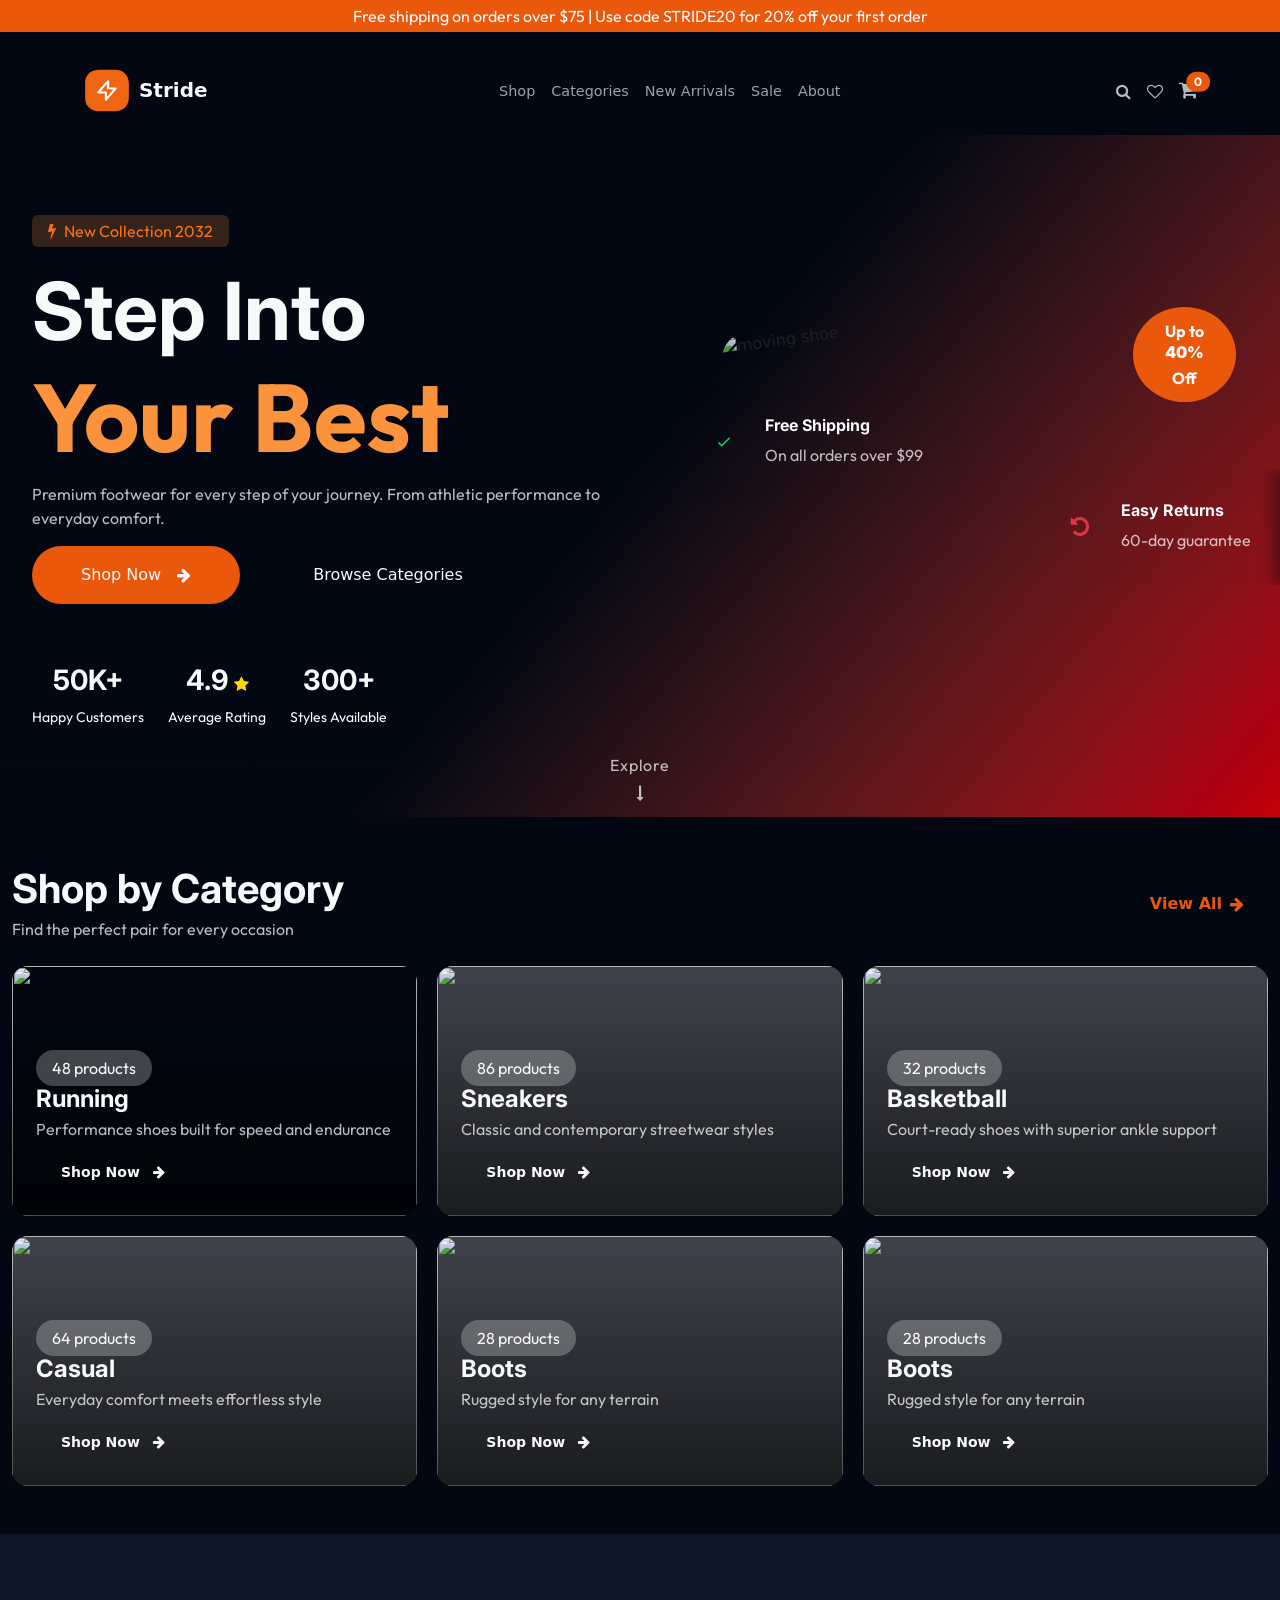
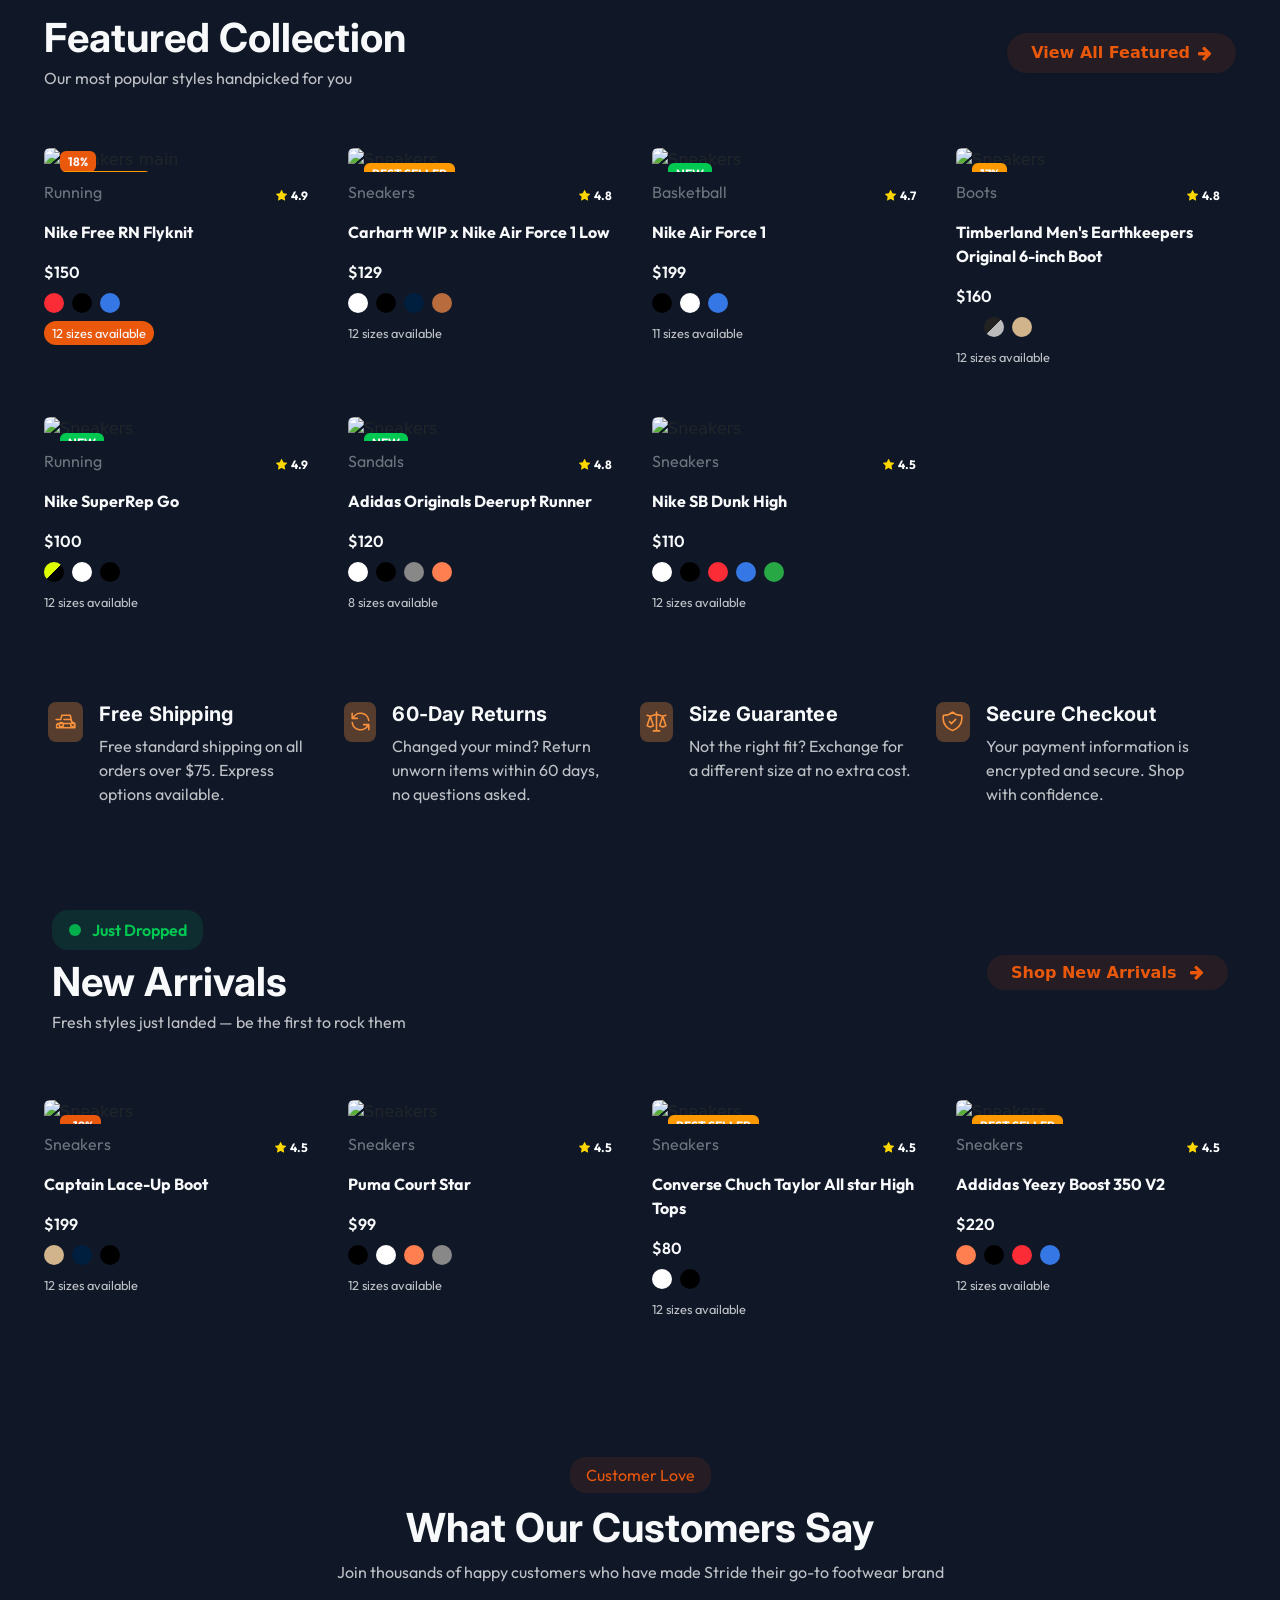
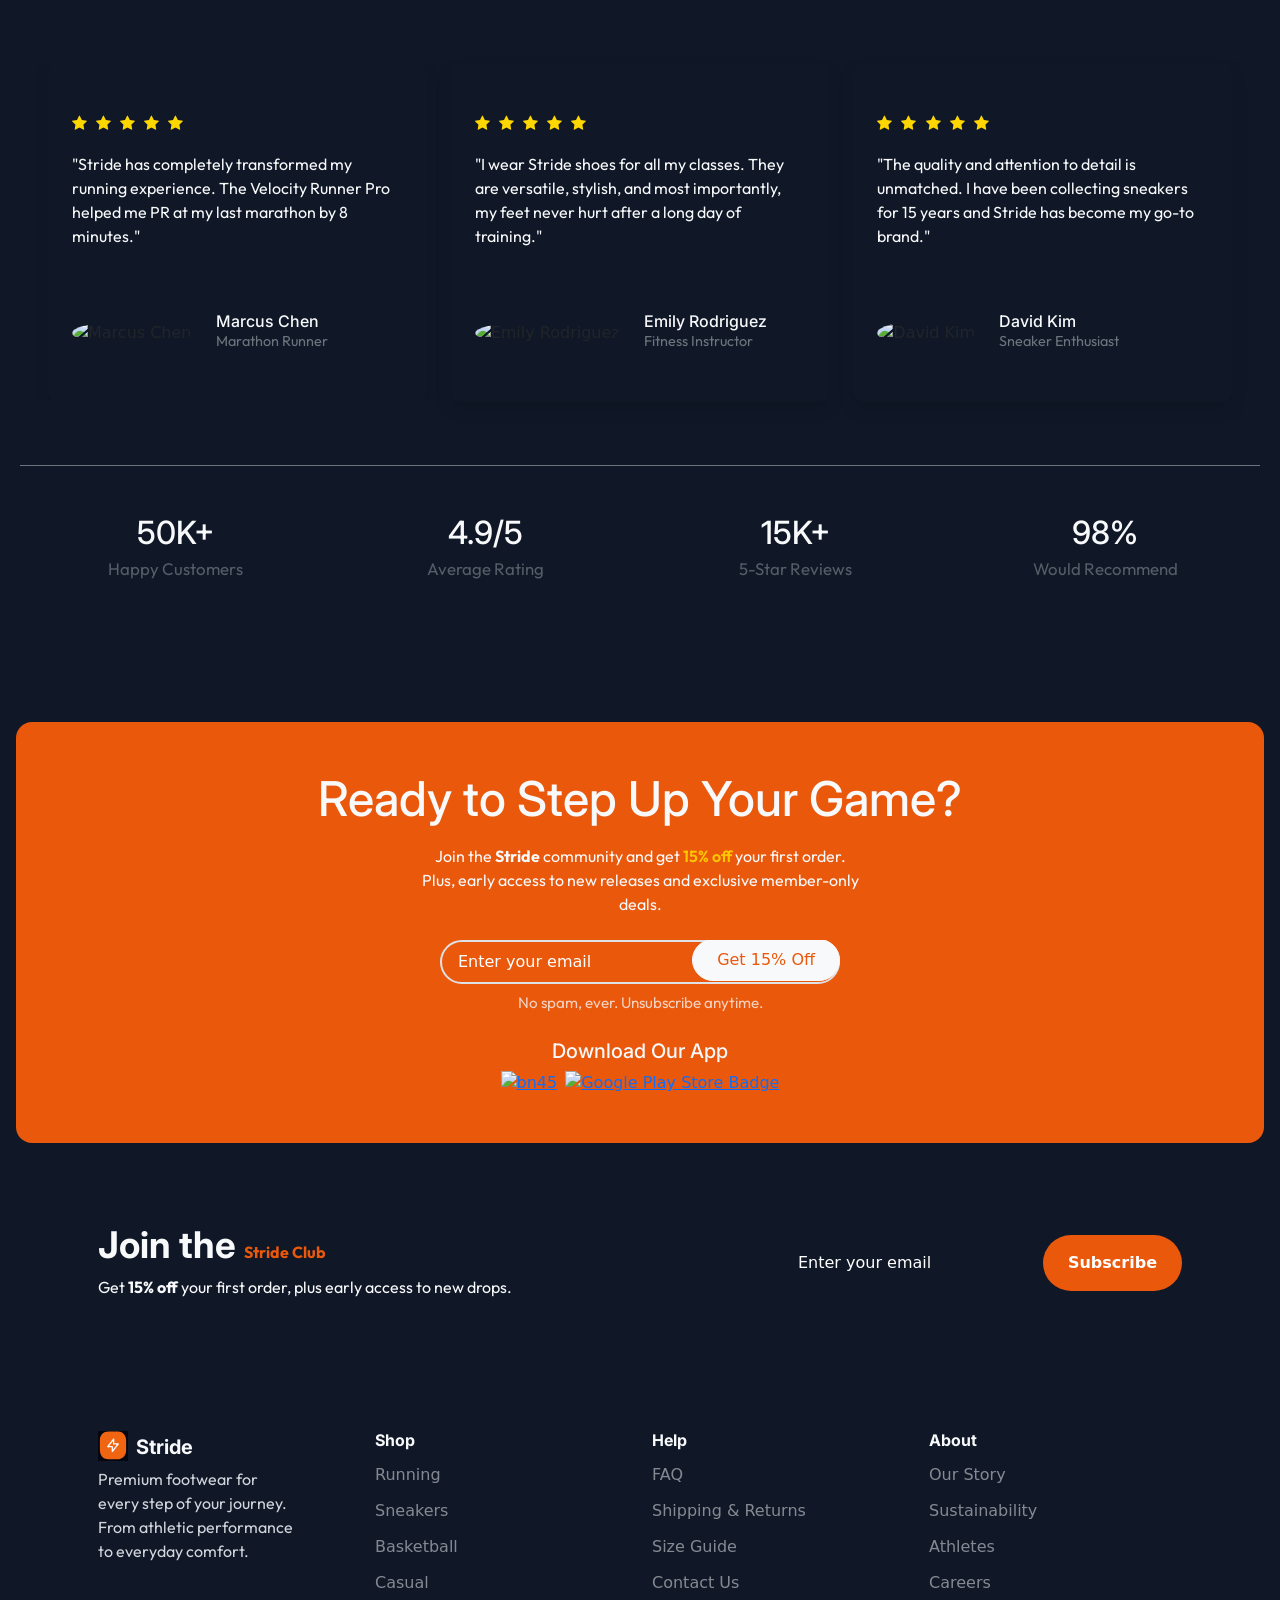
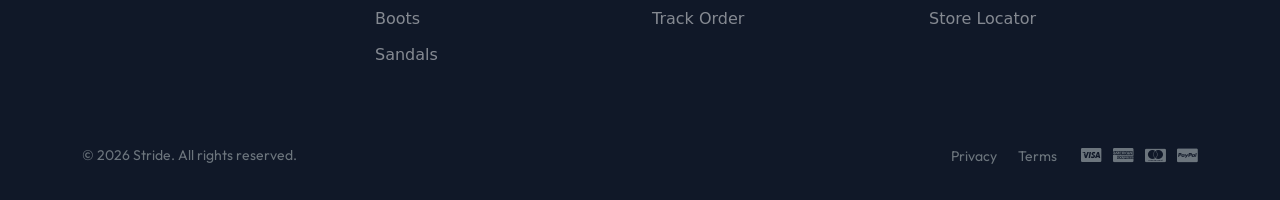
==== index.html @ cdce495e "removing duplicate id" ====
<!DOCTYPE html>
<html lang="en">

<head>
    <meta charset="UTF-8">
    <meta name="viewport" content="width=device-width, initial-scale=1.0">
    <link rel="icon" type="image/svg+xml" href="assets/img/favicon.svg">
    <link rel="stylesheet" href="https://cdnjs.cloudflare.com/ajax/libs/font-awesome/4.7.0/css/font-awesome.min.css">
    <link href="https://cdn.jsdelivr.net/npm/bootstrap@5.3.1/dist/css/bootstrap.min.css" rel="stylesheet">
    <script src="https://cdn.jsdelivr.net/npm/bootstrap@5.3.1/dist/js/bootstrap.bundle.min.js"></script>
    <link rel="stylesheet" href="assets/CSS/style.css">
    <title>Stride</title>
</head>

<body>

    <div class="first-section container-fluid">
        <div class="shipping-content text-center text-light">
            <p class="p-1">Free shipping on orders over $75 | Use code STRIDE20 for 20% off your first order</p>
        </div>
    </div>

    <nav class="navbar navbar-expand-sm p-3">
        <div class="container">

            <a class="navbar-brand text-light ms-5 ms-sm-0 fw-bold order-2 order-sm-0" href="index.html">
                <img src="assets/img/favicon.svg" alt="" width="50" height="45">
                Stride
            </a>

            <button class="navbar-toggler border-0 p-0 order-1 order-sm-0" type="button" data-bs-toggle="collapse"
                data-bs-target="#hamburgerMenu">
                <span class="navbar-toggler-icon"></span>
            </button>

            <!-- Desktop Menu -->
            <div class="collapse navbar-collapse  justify-content-center align-items-end order-last order-sm-1"
                id="hamburgerMenu">
                <ul class="navbar-nav">
                    <li class="nav-item">
                        <a class="nav-link" href="shop.html">Shop</a>
                    </li>
                    <li class="nav-item">
                        <a class="nav-link" href="categories.html">Categories</a>
                    </li>
                    <li class="nav-item">
                        <a class="nav-link" href="shop.html">New Arrivals</a>
                    </li>
                    <li class="nav-item">
                        <a class="nav-link" href="shop.html">Sale</a>
                    </li>
                    <li class="nav-item">
                        <a class="nav-link" href="about.html">About</a>
                    </li>
                </ul>
            </div>

            <div class="right-links d-flex justify-content-end gap-3  order-3 order-sm-2">
                <div class="search-section">
                    <div class="search-icon-box">
                        <i class="fa fa-search text-light opacity-75" id="search-icon" style="cursor: pointer;"></i>
                    </div>

                    <div class="search-box z-3 p-5 position-absolute top-100 start-50 translate-middle-x mt-2 shadow rounded p-5"
                        role="search">
                        <div class="search-input mb-3">
                            <form action="" class="d-flex align-items-center">
                                <div class="input-group search-input-group position-relative">
                                    <span
                                        class="input-group-text z-2 border border-0  bg-transparent px-3 position-absolute start-0 top-0 h-100"
                                        style="cursor:pointer;">
                                        <i class="fa fa-search text-secondary"></i>
                                    </span>
                                    <input type="text"
                                        class="ps-5 fs-6 border border-0 rounded bg-transparent p-2 w-100 text-light search-input"
                                        placeholder="Search for products, brands, or categories..."
                                        id="search-box-input">
                                </div>
                            </form>
                        </div>
                        <div class="key-section my-2 d-flex align-items-center flex-wrap">
                            <span class="small text-light"><i class="fa fa-history mt-3 text-light"></i> Recent
                                Searches:</span>
                            <ul class="list-unstyled popular-search mt-1 mb-0 ps-2 d-flex flex-wrap gap-2 gap-sm-4">
                                <li class="mt-2 fs-6 display-6">Running shoes</li>
                                <li class="mt-2 fs-6 display-6">Sneakers</li>
                                <li class="mt-2 fs-6 display-6">Socks</li>
                            </ul>
                        </div>
                        <div
                            class="keyboard-tips text-center mt-3 border-top pt-2 d-flex justify-content-center align-items-center gap-3">
                            <span class="small">Press <kbd>Esc</kbd> to close</span>
                        </div>
                    </div>
                </div>
                <div class="heart-icon">
                    <a href="wishlist.html" aria-label="Wishlist">
                        <i class="fa fa-heart-o text-light opacity-75 fs-6" aria-hidden="true"></i>
                    </a>

                </div>
                <div class="shopping-cart">
                    <a class="position-relative" href="cart.html">
                        <i class="fa fa-shopping-cart text-light opacity-75 fs-5"></i>
                        <span class="position-absolute top-0 start-100 translate-middle badge rounded-pill z-1"
                            style="font-size: 0.75em; background: var(--primary);" id="cart-badge">
                            0
                        </span>
                    </a>
                </div>
            </div>
        </div>
    </nav>

    <header class="container-fluid p-3">
        <div class="header-content mx-auto px-auto" style="max-width:1330px">
            <div class="row justify-content-center align-items-center p-3">
                <div class="col-12 col-sm-6 mt-5 text-light align-items-center mt-5">
                    <div class="deails-wrapper">
                        <div class="collection">
                            <p class="rounded p-1 px-3 d-inline-flex gap-2"
                                style="color: var(--color-primary-400); background-color: color-mix(in oklab, var(--color-primary-400) 20%, transparent); color: var(--color-primary-500)">
                                <i class="fa fa-bolt mt-1" aria-hidden="true"></i>
                                New Collection 2032
                            </p>
                        </div>

                        <h1 class="display-1 fw-bold">Step Into <br>
                            <span style="color: var(--color-primary-400); font-size: 6rem;">Your Best</span>
                        </h1>
                        <p class="opacity-75">Premium footwear for every step of your journey. From
                            athletic performance to everyday comfort.
                        </p>
                        <div class="collection-buttons d-flex flex-wrap gap-4">
                            <button
                                class="btn text-light p-3 px-5 rounded-pill text-center d-flex align-items-center justify-content-center gap-2">
                                Shop Now
                                <i class="fa fa-arrow-right ms-2 text-light"></i>
                            </button>
                            <button class="btn text-light p-3 px-5 rounded-pill text-center">Browse Categories</button>
                        </div>
                        <div class="status" style="margin-top: 10%;">
                            <div class="d-flex gap-4 flex-wrap mt-4 justify-content-center justify-content-sm-start">
                                <div class="text-center">
                                    <h6 class="fw-bold fs-3">50K+</h6>
                                    <span class="small text-light">Happy Customers</span>
                                </div>
                                <div class="text-center">
                                    <h6 class="fw-bold fs-3 text-center">
                                        4.9
                                        <i class="fa fa-star fs-6 star"></i>
                                    </h6>
                                    <span class="small text-light">Average Rating</span>
                                </div>
                                <div class="text-center">
                                    <h6 class="fw-bold fs-3">300+</h6>
                                    <span class="small text-light">Styles Available</span>
                                </div>
                            </div>
                        </div>
                    </div>
                </div>
                <div class="col-12 col-sm-6 mt-5">
                    <div class="header-img position-relative">
                        <!-- Background Image -->
                        <img src="https://images.unsplash.com/photo-1542291026-7eec264c27ff?w=800&h=600&fit=crop"
                            class="img-fluid position-absolute top-0 start-25 w-100 h-100 z-1"
                            style="filter: brightness(0.85); border-radius:1.5rem;" alt="moving shoe">

                        <!-- Overlay content -->
                        <div class="position-relative z-2 p-4">
                            <!-- Shipping -->
                            <div class="shipping-box bg-opacity-75 rounded-4 px-4 py-3 mb-3 d-flex align-items-center gap-3"
                                style="backdrop-filter: blur(10px);">
                                <svg width="18" height="18" style="color: var(--color-green-400);" fill="none"
                                    viewBox="0 0 24 24" stroke="currentColor">
                                    <path stroke-linecap="round" stroke-linejoin="round" stroke-width="2"
                                        d="M5 13l4 4L19 7" />
                                </svg>


                                <div class="p-3 d-block">
                                    <h6 class="fw-bold text-light">Free Shipping</h6>
                                    <span class="text-light opacity-75">On all orders over $99</span>
                                </div>
                            </div>

                            <!-- Discount -->
                            <div class="discount-box bg-opacity-75 px-3 d-flex align-items-center gap-3 text-center">
                                <div class="badge p-3">
                                    <span class="fw-bold text-light">Up to</span>
                                    <h6 class="fw-bolder text-light mt-1">40%</h6>
                                    <span class="text-light fw-bold">Off</span>
                                </div>
                            </div>
                            <!-- Returns -->
                            <div class="returns-box bg-opacity-75  rounded-4 px-4 py-3 d-flex align-items-center gap-3"
                                style="backdrop-filter: blur(10px);">
                                <i class="fa fa-undo fa-lg text-danger"></i>
                                <div class="p-3 d-block">
                                    <h6 class="fw-bold text-light">Easy Returns</h6>
                                    <span class="text-light opacity-75">60-day guarantee</span>
                                </div>
                            </div>
                        </div>
                    </div>
                </div>
            </div>
            <div class="d-flex flex-column align-items-center justify-content-center mt-2 position-relative z-3">
                <span class="text-light opacity-75 mb-1" style="letter-spacing: 0.06em;">Explore</span>
                <a href="#shop-by-category" id="explore-arrow"
                    class="text-decoration-none d-flex flex-column align-items-center mt-1" style="cursor: pointer;">
                    <i class="fa fa-long-arrow-down text-light opacity-75 explore-arrow-animated"
                        aria-hidden="true"></i>
                </a>
            </div>
        </div>
    </header>

    <div class="container-fluid category" id="shop-by-category" style="max-width: 1330px;">
        <div class="category-header mt-5">
            <div class="d-flex justify-content-between align-items-center flex-wrap mb-4">
                <div>
                    <h1 class="text-light mb-1 fw-bold">Shop by Category</h1>
                    <span class="text-light opacity-75">Find the perfect pair for every occasion</span>
                </div>
                <div>
                    <a href="#"
                        class="mt-3 mt-lg-0 shadow-sm fw-semibold px-4 text-decoration-none d-inline-flex align-items-center"
                        style="color: var(--primary);">
                        View All
                        <i class="fa fa-arrow-right ms-2 fs-6"></i>
                    </a>
                </div>
            </div>
        </div>
        <div class="card-wrapper mt-4">
            <div class="card border border-0 bg-transparent position-relative overflow-hidden rounded-4 ">

                <div class="card-img">
                    <img src="https://images.unsplash.com/photo-1542291026-7eec264c27ff?w=600&h=400&fit=crop" alt=""
                        class="img-fluid rounded bg-transparent">
                </div>
                <div class="card-info position-absolute start-0 bottom-0 p-4">
                    <span class="text-light p-2 px-3">48 products</span>
                    <h4 class="fw-bold mt-2 text-light">Running</h4>
                    <p class="mb-2 text-light opacity-75">Performance shoes built for speed and endurance</p>
                    <button href="#" class="btn btn-sm fw-semibold px-4 py-2 mt-2 rounded-pill text-light" onclick="addToCart(1)">
                        Shop Now 
                        <i class="fa fa-arrow-right ms-2"></i>
                    </button>
                </div>
            </div>
            <div class="card border border-0  position-relative overflow-hidden rounded-4">
                <div class="card-img bg-transparent ">
                    <img src="https://images.unsplash.com/photo-1549298916-b41d501d3772?w=600&h=400&fit=crop" alt=""
                        class="img-fluid rounded bg-transparent">
                </div>
                <div class="card-info position-absolute start-0 bottom-0 p-4">
                    <span class="text-light p-2 px-3">86 products</span>
                    <h4 class="fw-bold mt-2 text-light">Sneakers</h4>
                    <p class="mb-2 text-light opacity-75">Classic and contemporary streetwear styles</p>
                    <button href="#" class="btn btn-sm fw-semibold px-4 py-2 mt-2 rounded-pill text-light" onclick="addToCart(2)">
                        Shop Now 
                        <i class="fa fa-arrow-right ms-2"></i>
                    </button>
                </div>
            </div>
            <div class="card border border-0  position-relative overflow-hidden rounded-4">
                <div class="card-img bg-transparent ">
                    <img src="https://images.unsplash.com/photo-1579338559194-a162d19bf842?w=600&h=400&fit=crop" alt=""
                        class="img-fluid rounded bg-transparent">
                </div>
                <div class="card-info position-absolute start-0 bottom-0 p-4">
                    <span class="text-light p-2 px-3">32 products</span>
                    <h4 class="fw-bold mt-2 text-light">Basketball</h4>
                    <p class="mb-2 text-light opacity-75">Court-ready shoes with superior ankle support</p>
                    <button href="#" class="btn btn-sm fw-semibold px-4 py-2 mt-2 rounded-pill text-light" onclick="addToCart(3)">
                        Shop Now 
                        <i class="fa fa-arrow-right ms-2"></i>
                    </button>
                </div>

            </div>
            <div class="card border border-0  position-relative overflow-hidden rounded-4">
                <div class="card-img bg-transparent ">
                    <img src="https://images.unsplash.com/photo-1525966222134-fcfa99b8ae77?w=600&h=400&fit=crop" alt=""
                        class="img-fluid rounded bg-transparent">
                </div>
                <div class="card-info position-absolute start-0 bottom-0 p-4">
                    <span class="text-light p-2 px-3">64 products</span>
                    <h4 class="fw-bold mt-2 text-light">Casual</h4>
                    <p class="mb-2 text-light opacity-75">Everyday comfort meets effortless style</p>
                    <button href="#" class="btn btn-sm fw-semibold px-4 py-2 mt-2 rounded-pill text-light" onclick="addToCart(8)">
                        Shop Now 
                        <i class="fa fa-arrow-right ms-2"></i>
                    </button>
                </div>
            </div>
            <div class="card border border-0  position-relative overflow-hidden rounded-4">
                <div class="card-img bg-transparent ">
                    <img src="https://images.unsplash.com/photo-1638247025967-b4e38f787b76?w=600&h=400&fit=crop" alt=""
                        class="img-fluid rounded bg-transparent">
                </div>
                <div class="card-info position-absolute start-0 bottom-0 p-4">
                    <span class="text-light p-2 px-3">28 products</span>
                    <h4 class="fw-bold mt-2 text-light">Boots</h4>
                    <p class="mb-2 text-light opacity-75">Rugged style for any terrain</p>
                    <button href="#" class="btn btn-sm fw-semibold px-4 py-2 mt-2 rounded-pill text-light" onclick="addToCart(4)">
                        Shop Now 
                        <i class="fa fa-arrow-right ms-2"></i>
                    </button>
                </div>

            </div>
            <div class="card border border-0 position-relative overflow-hidden rounded-4">
                <div class="card-img bg-transparent">
                    <img src="https://images.unsplash.com/photo-1603487742131-4160ec999306?w=600&h=400&fit=crop" alt=""
                        class="img-fluid rounded bg-transparent">
                </div>
                <div class="card-info position-absolute start-0 bottom-0 p-4">
                    <span class="text-light p-2 px-3">28 products</span>
                    <h4 class="fw-bold mt-2 text-light">Boots</h4>
                    <p class="mb-2 text-light opacity-75">Rugged style for any terrain</p>
                    <button href="#" class="btn btn-sm fw-semibold px-4 py-2 mt-2 rounded-pill text-light" onclick="addToCart(9)">
                        Shop Now 
                        <i class="fa fa-arrow-right ms-2"></i>
                    </button>
                </div>
            </div>
        </div>
    </div>

    <div class="container-fluid mt-5 p-3" style="background:var(--color-gray-900);">
        <div class="container-fluid" style="max-width: 1330px;">
            <div class="collection-header mt-5 p-3">
                <div class="d-flex justify-content-between align-items-center flex-wrap mb-4">
                    <div>
                        <h1 class="text-light mb-1 fw-bold">Featured Collection</h1>
                        <span class="text-light opacity-75">Our most popular styles handpicked for you</span>
                    </div>
                    <div>
                        <a href="#"
                            class="mt-3 link mt-lg-0 shadow-sm fw-semibold p-2 px-4 rounded-pill text-decoration-none d-inline-flex align-items-center"
                            style="color: var(--primary);">
                            View All Featured
                            <i class="fa fa-arrow-right ms-2"></i>
                        </a>
                    </div>
                </div>
            </div>
            <div class="row p-3">
                <div class="col-12 col-sm-3 mb-5">
                    <div class="border border-0">
                        <div class="collect-img position-relative overflow-hidden" id="1">
                            <span class="badge text-light position-absolute top-0 mt-1 ms-3 z-3"
                                style="background-color: var(--primary);">18%</span>
                            <span class="badge text-light position-absolute top-0 mt-4 ms-3 z-3"
                                style="background-color: var(--color-amber-500);">BEST SELLER</span>
                            <img src="https://images.unsplash.com/photo-1542291026-7eec264c27ff?w=800&h=1000&fit=crop"
                                alt="Sneakers main" class="img-fluid rounded bg-transparent" id="main-img">
                            <img src="https://images.unsplash.com/photo-1606107557195-0e29a4b5b4aa?w=800&h=1000&fit=crop"
                                alt="Sneakers hover view" class="img-fluid rounded bg-transparent" id="img-replacer"
                                style="display: none;">
                            <div
                                class="img-shop  position-absolute bottom-0 start-50 translate-middle-x d-flex align-items-center justify-content-between gap-1 w-100">
                                <button class="btn bg-light p-2 mt-1 fw-semibold align-items-center d-flex justify-content-center gap-2 w-100"
                                    onclick="addToCart(1)">
                                    <i class="fa fa-shopping-cart text-dark" aria-hidden="true"></i>
                                    <span>Shop Now</span>
                                </button>

                                <span class="mt-1 rounded bg-light align-items-center d-flex justify-content-center"
                                    style="padding: 12px 12px;" aria-label="Add to wishlist">
                                    <i class="fa fa-heart-o" aria-hidden="true"></i>
                                </span>
                            </div>
                        </div>
                        <div class="card-detail">
                            <div class="collect-name d-flex justify-content-between align-items-center">
                                <span class="text-secondary mt-2 mb-3">Running</span>
                                <span class="badge me-2 bg-transparent"><i class="fa fa-star me-1 star"></i>4.9</span>
                            </div>
                            <p class="mb-3 fw-bold text-light">Nike Free RN Flyknit</p>
                            <span class="text-light fw-semibold mt-5">$150</span>
                            <div class="show-color d-flex gap-2 mt-2 mb-2">
                                <a title="Red" class="red-shoe-choice color-choice d-inline-block rounded-circle"></a>
                                <a title="Black"
                                    class="black-shoe-choice color-choice d-inline-block rounded-circle"></a>
                                <a title="Blue" class="blue-shoe-choice color-choice d-inline-block rounded-circle"></a>
                            </div>
                            <span class="mt-5 text-light p-1 px-2  rounded-pill"
                                style="font-size: .8rem; background-color: var(--primary);">12 sizes available</span>
                        </div>
                    </div>
                </div>
                <div class="col-12 col-sm-3 mb-5">
                    <div class="border border-0">
                        <div class="collect-img position-relative overflow-hidden" id="2">
                            <span class="badge text-light position-absolute top-0 mt-3 ms-3 z-3 z-3"
                                style="background-color: var(--color-amber-500);">BEST SELLER</span>
                            <img src="https://images.unsplash.com/photo-1549298916-b41d501d3772?w=800&h=1000&fit=crop"
                                alt="Sneakers" class="img-fluid rounded bg-transparent">
                            <div
                                class="img-shop  position-absolute bottom-0 start-50 translate-middle-x d-flex align-items-center justify-content-between gap-1 w-100">
                                <button class="btn bg-light p-2 mt-1 fw-semibold align-items-center d-flex justify-content-center gap-2 w-100"
                                    onclick="addToCart(2)">
                                    <i class="fa fa-shopping-cart text-dark" aria-hidden="true"></i>
                                    <span>Shop Now</span>
                                </button>

                                <span class="mt-1 rounded bg-light align-items-center d-flex justify-content-center"
                                    style="padding: 12px 12px;" aria-label="Add to wishlist">
                                    <i class="fa fa-heart-o" aria-hidden="true"></i>
                                </span>
                            </div>
                        </div>
                        <div class="card-detail">
                            <div class="collect-name d-flex justify-content-between align-items-center">
                                <span class="text-secondary mt-2 mb-3">Sneakers</span>
                                <span class="badge me-2 bg-transparent"><i class="fa fa-star me-1 star"></i>4.8</span>
                            </div>
                            <p class="mb-3 fw-bold text-light">Carhartt WIP x Nike Air Force 1 Low</p>
                            <span class="text-light fw-semibold mt-5">$129</span>
                            <div class="show-color d-flex gap-2 mt-2 mb-2">
                                <a title="White"
                                    class="white-shoe-choice color-choice d-inline-black rounded-circle"></a>
                                <a title="Black"
                                    class="black-shoe-choice color-choice d-inline-block rounded-circle"></a>
                                <a title="Navy" class="navy-shoe-choice color-choice d-inline-block rounded-circle"></a>
                                <a title="Gum Brown"
                                    class="gumBrown-shoe-choice color-choice d-inline-block rounded-circle"></a>
                            </div>
                            <span class="mt-5 text-light opacity-75" style="font-size: .8rem;">12 sizes available</span>
                        </div>
                    </div>
                </div>
                <div class="col-12 col-sm-3 mb-5">
                    <div class="border border-0">
                        <div class="collect-img position-relative overflow-hidden" id="3">
                            <span class="badge text-light position-absolute top-0 mt-3 ms-3 z-3"
                                style="background-color: var(--color-green-500);">NEW</span>
                            <img src="https://images.unsplash.com/photo-1579338559194-a162d19bf842?w=800&h=1000&fit=crop"
                                alt="Sneakers" class="img-fluid rounded bg-transparent">
                            <div
                                class="img-shop  position-absolute bottom-0 start-50 translate-middle-x d-flex align-items-center justify-content-between gap-1 w-100">
                                <button class="btn bg-light p-2 mt-1 fw-semibold align-items-center d-flex justify-content-center gap-2 w-100"
                                    onclick="addToCart(3)">
                                    <i class="fa fa-shopping-cart text-dark" aria-hidden="true"></i>
                                    <span>Shop Now</span>
                                </button>

                                <span class="mt-1 rounded bg-light align-items-center d-flex justify-content-center"
                                    style="padding: 12px 12px;" aria-label="Add to wishlist">
                                    <i class="fa fa-heart-o" aria-hidden="true"></i>
                                </span>
                            </div>
                        </div>
                        <div class="card-detail">
                            <div class="collect-name d-flex justify-content-between align-items-center">
                                <span class="text-secondary mt-2 mb-3">Basketball</span>
                                <span class="badge me-2 bg-transparent"><i class="fa fa-star me-1 star"></i>4.7</span>
                            </div>
                            <p class="mb-3 fw-bold text-light">Nike Air Force 1</p>
                            <span class="text-light fw-semibold mt-5">$199</span>
                            <div class="show-color d-flex gap-2 mt-2 mb-2">
                                <a title="Black"
                                    class="black-shoe-choice color-choice d-inline-block rounded-circle"></a>
                                <a title="White"
                                    class="white-shoe-choice color-choice d-inline-black rounded-circle"></a>
                                <a title="Blue" class="blue-shoe-choice color-choice d-inline-block rounded-circle"></a>
                            </div>
                            <span class="mt-5 text-light opacity-75" style="font-size: .8rem;">11 sizes available</span>
                        </div>
                    </div>
                </div>
                <div class="col-12 col-sm-3 mb-5">
                    <div class="border border-0">
                        <div class="collect-img position-relative overflow-hidden" id="4">
                            <span class="badge text-light position-absolute top-0 mt-3 ms-3 z-3"
                                style="background-color: var(--color-amber-500);">17%</span>
                            <img src="https://images.unsplash.com/photo-1638247025967-b4e38f787b76?w=800&h=1000&fit=crop"
                                alt="Sneakers" class="img-fluid rounded bg-transparent">
                            <div
                                class="img-shop  position-absolute bottom-0 start-50 translate-middle-x d-flex align-items-center justify-content-between gap-1 w-100">
                                <button class="btn bg-light p-2 mt-1 fw-semibold align-items-center d-flex justify-content-center gap-2 w-100"
                                    onclick="addToCart(4)">
                                    <i class="fa fa-shopping-cart text-dark" aria-hidden="true"></i>
                                    <span>Shop Now</span>
                                </button>

                                <span class="mt-1 rounded bg-light align-items-center d-flex justify-content-center"
                                    style="padding: 12px 12px;" aria-label="Add to wishlist">
                                    <i class="fa fa-heart-o" aria-hidden="true"></i>
                                </span>
                            </div>
                        </div>
                        <div class="card-detail">
                            <div class="collect-name d-flex justify-content-between align-items-center">
                                <span class="text-secondary mt-2 mb-3">Boots</span>
                                <span class="badge me-2 bg-transparent"><i class="fa fa-star me-1 star"></i>4.8</span>
                            </div>
                            <p class="mb-3 fw-bold text-light">Timberland Men's Earthkeepers Original 6-inch Boot</p>
                            <span class="text-light fw-semibold mt-5">$160</span>
                            <div class="show-color d-flex gap-2 mt-2 mb-2">
                                <a title="Brown/Olive"
                                    class="Brown-Olive-shoe-choice color-choice d-inline-block rounded-circle"></a>
                                <a title="Black/Grey"
                                    class="Black-Grey-shoe-choice color-choice d-inline-block rounded-circle"></a>
                                <a title="Tan" class="Tan-shoe-choice color-choice d-inline-block rounded-circle"></a>
                            </div>
                            <span class="mt-5 text-light opacity-75" style="font-size: .8rem;">12 sizes available</span>
                        </div>
                    </div>
                </div>
                <div class="col-12 col-sm-3 mb-5">
                    <div class="border border-0">
                        <div class="collect-img position-relative overflow-hidden" id="5">
                            <span class="badge text-light position-absolute top-0 mt-3 ms-3 z-3"
                                style="background-color: var(--color-green-500);">NEW</span>
                            <img src="https://images.unsplash.com/photo-1606107557195-0e29a4b5b4aa?w=800&h=1000&fit=crop"
                                alt="Sneakers" class="img-fluid rounded bg-transparent">
                            <div
                                class="img-shop  position-absolute bottom-0 start-50 translate-middle-x d-flex align-items-center justify-content-between gap-1 w-100">
                                <button class="btn bg-light p-2 mt-1 fw-semibold align-items-center d-flex justify-content-center gap-2 w-100"
                                    onclick="addToCart(5)">
                                    <i class="fa fa-shopping-cart text-dark" aria-hidden="true"></i>
                                    <span>Shop Now</span>
                                </button>

                                <span class="mt-1 rounded bg-light align-items-center d-flex justify-content-center"
                                    style="padding: 12px 12px;" aria-label="Add to wishlist">
                                    <i class="fa fa-heart-o" aria-hidden="true"></i>
                                </span>
                            </div>

                        </div>
                        <div class="card-detail">
                            <div class="collect-name d-flex justify-content-between align-items-center">
                                <span class="text-secondary mt-2 mb-3">Running</span>
                                <span class="badge me-2 bg-transparent"><i class="fa fa-star me-1 star"></i>4.9</span>
                            </div>
                            <p class="mb-3 fw-bold text-light">Nike SuperRep Go</p>
                            <span class="text-light fw-semibold mt-5">$100</span>
                            <div class="show-color d-flex gap-2 mt-2 mb-2">
                                <a title="Volt/Black"
                                    class="volt-black-shoe-choice color-choice d-inline-black rounded-circle"></a>
                                <a title="White"
                                    class="white-shoe-choice color-choice d-inline-black rounded-circle"></a>
                                <a title="Black"
                                    class="black-shoe-choice color-choice d-inline-block rounded-circle"></a>
                            </div>
                            <span class="mt-5 text-light opacity-75" style="font-size: .8rem;">12 sizes available</span>
                        </div>
                    </div>
                </div>
                <div class="col-12 col-sm-3 mb-5">
                    <div class="border border-0">
                        <div class="collect-img position-relative overflow-hidden" id="6">
                            <span class="badge text-light position-absolute top-0 mt-3 ms-3 z-3"
                                style="background-color: var(--color-green-500);">NEW</span>
                            <img src="https://images.unsplash.com/photo-1562183241-b937e95585b6?w=800&h=1000&fit=crop"
                                alt="Sneakers" class="img-fluid rounded bg-transparent">
                            <div
                                class="img-shop  position-absolute bottom-0 start-50 translate-middle-x d-flex align-items-center justify-content-between gap-1 w-100">
                                <button class="btn bg-light p-2 mt-1 fw-semibold align-items-center d-flex justify-content-center gap-2 w-100"
                                    onclick="addToCart(6)">
                                    <i class="fa fa-shopping-cart text-dark" aria-hidden="true"></i>
                                    <span>Shop Now</span>
                                </button>

                                <span class="mt-1 rounded bg-light align-items-center d-flex justify-content-center"
                                    style="padding: 12px 12px;" aria-label="Add to wishlist">
                                    <i class="fa fa-heart-o" aria-hidden="true"></i>
                                </span>
                            </div>
                        </div>
                        <div class="card-detail">
                            <div class="collect-name d-flex justify-content-between align-items-center">
                                <span class="text-secondary mt-2 mb-3">Sandals</span>
                                <span class="badge me-2 bg-transparent"><i class="fa fa-star me-1 star"></i>4.8</span>
                            </div>
                            <p class="mb-3 fw-bold text-light">Adidas Originals Deerupt Runner</p>
                            <span class="text-light fw-semibold mt-5">$120</span>
                            <div class="show-color d-flex gap-2 mt-2 mb-2">
                                <a title="White"
                                    class="white-shoe-choice color-choice d-inline-black rounded-circle"></a>
                                <a title="Black"
                                    class="black-shoe-choice color-choice d-inline-block rounded-circle"></a>
                                <a title="Grey" class="grey-shoe-choice color-choice d-inline-block rounded-circle"></a>
                                <a title="Coral"
                                    class="coral-shoe-choice color-choice d-inline-block rounded-circle"></a>
                            </div>
                            <span class="mt-5 text-light opacity-75" style="font-size: .8rem;">8 sizes available</span>
                        </div>
                    </div>
                </div>
                <div class="col-12 col-sm-3 mb-5">
                    <div class="border border-0">
                        <div class="collect-img position-relative overflow-hidden" id="7">
                            <img src="https://images.unsplash.com/photo-1584735175315-9d5df23860e6?w=800&h=1000&fit=crop"
                                alt="Sneakers" class="img-fluid rounded bg-transparent">
                            <div
                                class="img-shop  position-absolute bottom-0 start-50 translate-middle-x d-flex align-items-center justify-content-between gap-1 w-100">
                                <button class="btn bg-light p-2 mt-1 fw-semibold align-items-center d-flex justify-content-center gap-2 w-100"
                                    onclick="addToCart(7)">
                                    <i class="fa fa-shopping-cart text-dark" aria-hidden="true"></i>
                                    <span>Shop Now</span>
                                </button>

                                <span class="mt-1 rounded bg-light align-items-center d-flex justify-content-center"
                                    style="padding: 12px 12px;" aria-label="Add to wishlist">
                                    <i class="fa fa-heart-o" aria-hidden="true"></i>
                                </span>
                            </div>
                        </div>
                        <div class="card-detail">
                            <div class="collect-name d-flex justify-content-between align-items-center">
                                <span class="text-secondary mt-2 mb-3">Sneakers</span>
                                <span class="badge me-2 bg-transparent"><i class="fa fa-star me-1 star"></i>4.5</span>
                            </div>
                            <p class="mb-3 fw-bold text-light">Nike SB Dunk High</p>
                            <span class="text-light fw-semibold mt-5">$110</span>
                            <div class="show-color d-flex gap-2 mt-2 mb-2">
                                <a title="White"
                                    class="white-shoe-choice color-choice d-inline-black rounded-circle"></a>
                                <a title="Black"
                                    class="black-shoe-choice color-choice d-inline-block rounded-circle"></a>
                                <a title="Red" class="red-shoe-choice color-choice d-inline-block rounded-circle"></a>
                                <a title="Blue" class="blue-shoe-choice color-choice d-inline-block rounded-circle"></a>
                                <a title="Green"
                                    class="green-shoe-choice color-choice d-inline-block rounded-circle"></a>
                            </div>
                            <span class="mt-5 text-light opacity-75" style="font-size: .8rem;">12 sizes available</span>
                        </div>
                    </div>
                </div>
                <div class="row p-3">
                    <div class="col-md-3 col-sm-6 mt-4">
                        <div class="free-shipping-box d-flex gap-3" style="background: var(--color-gray-900);">
                            <span class="mb-3 rounded-3 text-center"
                                style="font-size:1.4rem; width: 80px; height: 40px; background-color: color-mix(in oklab, var(--color-primary-400) 30%, transparent)">
                                <svg width="25" height="25" fill="none" viewBox="0 0 24 24"
                                    stroke="var(--color-primary-400)" stroke-width="1.5">
                                    <path stroke-linecap="round" stroke-linejoin="round"
                                        d="M8 17a2 2 0 100-4 2 2 0 000 4zM19 17a2 2 0 100-4 2 2 0 000 4zM10.5 10H17l2 4m0 0h2v4h-2m0-4H5.5a2 2 0 00-2 2v2h2m0 0H19M3 10h4.5l1-4h8l1 4">
                                    </path>
                                </svg>
                            </span>
                            <div>
                                <h5 class="text-light fw-bold mb-2" style="letter-spacing:.01em;">Free Shipping</h5>
                                <p class="text-light opacity-75 mb-0" style="font-size:1rem;">
                                    Free standard shipping on all orders over $75. Express options available.
                                </p>
                            </div>
                        </div>
                    </div>
                    <div class="col-md-3 col-sm-6 mt-4">
                        <div class="returns d-flex gap-3" style="background: var(--color-gray-900);">
                            <span class="mb-3 rounded-3 text-center"
                                style="font-size: 1.4rem; width: 80px; height: 40px; background-color: color-mix(in oklab, var(--color-primary-400) 30%, transparent)"
                                ;">
                                <svg width="25" height="25" fill="none" viewBox="0 0 24 24"
                                    stroke="var(--color-primary-400)" stroke-width="1.5">
                                    <path stroke-linecap="round" stroke-linejoin="round"
                                        d="M4 4v5h.582m15.356 2A8.001 8.001 0 004.582 9m0 0H9m11 11v-5h-.581m0 0a8.003 8.003 0 01-15.357-2m15.357 2H15">
                                    </path>
                                </svg>
                            </span>
                            <div>
                                <h5 class="text-light fw-bold mb-2" style="letter-spacing:.01em;">60-Day Returns</h5>
                                <p class="text-light opacity-75 mb-0" style="font-size:1rem;">
                                    Changed your mind? Return unworn items within 60 days, no questions asked.
                                </p>
                            </div>
                        </div>
                    </div>
                    <div class="col-md-3 col-sm-6 mt-4">
                        <div class="size-guarantee-box d-flex gap-3" style="background: var(--color-gray-900);">
                            <span class="mb-3 rounded-3 text-center"
                                style="font-size: 1.4rem; width: 65px; height: 40px; background-color: color-mix(in oklab, var(--color-primary-400) 30%, transparent)"
                                ;">
                                <svg width="25" height="25" fill="none" viewBox="0 0 24 24"
                                    stroke="var(--color-primary-400)" stroke-width="1.5">
                                    <path stroke-linecap="round" stroke-linejoin="round"
                                        d="M3 6l3 1m0 0l-3 9a5.002 5.002 0 006.001 0M6 7l3 9M6 7l6-2m6 2l3-1m-3 1l-3 9a5.002 5.002 0 006.001 0M18 7l3 9m-3-9l-6-2m0-2v2m0 16V5m0 16H9m3 0h3">
                                    </path>
                                </svg>
                            </span>
                            <div>
                                <h5 class="text-light fw-bold mb-2" style="letter-spacing:.01em;">Size Guarantee</h5>
                                <p class="text-light opacity-75 mb-0" style="font-size:1rem;">
                                    Not the right fit? Exchange for a different size at no extra cost.
                                </p>
                            </div>
                        </div>
                    </div>
                    <div class="col-md-3 col-sm-3 mt-4">
                        <div class="secure-checkout-box d-flex gap-3" style="background: var(--color-gray-900);">
                            <span class="mb-3 rounded-3 text-center"
                                style="font-size: 1.4rem; width: 80px; height: 40px; background-color: color-mix(in oklab, var(--color-primary-400) 30%, transparent)"
                                ;">
                                <svg width="25" height="25" fill="none" viewBox="0 0 24 24"
                                    stroke="var(--color-primary-400)" stroke-width="1.5">
                                    <path stroke-linecap="round" stroke-linejoin="round"
                                        d="M9 12l2 2 4-4m5.618-4.016A11.955 11.955 0 0112 2.944a11.955 11.955 0 01-8.618 3.04A12.02 12.02 0 003 9c0 5.591 3.824 10.29 9 11.622 5.176-1.332 9-6.03 9-11.622 0-1.042-.133-2.052-.382-3.016z">
                                    </path>
                                </svg>
                            </span>
                            <div>
                                <h5 class="text-light fw-bold mb-2" style="letter-spacing:.01em;">Secure Checkout</h5>
                                <p class="text-light opacity-75 mb-0 text-left" style="font-size:1rem;">
                                    Your payment information is encrypted and secure. Shop with confidence.
                                </p>
                            </div>
                        </div>
                    </div>
                </div>
            </div>
        </div>

        <div class="container-fluid arrivals-container position-relative" style="max-width: 1330px;">
            <div>
                <div class="Arrivals-header mt-5">
                    <div class="d-flex justify-content-between align-items-center flex-wrap mb-4 p-4">
                        <div class="dropping-wrapper">
                            <span class="d-inline-flex align-items-center mb-2 p-2 rounded-4 px-3 fw-semibold"
                                style="color:var(--color-green-500) ;background: color-mix(in oklab, var(--color-green-400) 10%, transparent);">
                                <svg width="14" height="14"
                                    style="margin-right: 0.6em; display: inline-block; font-weight:normal !important"
                                    aria-hidden="true" focusable="false">
                                    <circle cx="7" cy="7" r="6" fill="var(--color-green-500)" stroke-width="2">
                                        <animate attributeName="opacity" values="1;0.3;1" dur="3s"
                                            repeatCount="indefinite" />
                                    </circle>
                                </svg>
                                Just Dropped
                            </span>

                            <h1 class="text-light mb-1 fw-bold">New Arrivals</h1>
                            <span class="text-light opacity-75">Fresh styles just landed — be the first to rock
                                them</span>
                        </div>
                        <div>
                            <a href="#"
                                class="mt-3 link fw-semibold p-2 px-4 rounded-pill text-decoration-none align-items-center"
                                style="color: var(--primary);">
                                Shop New Arrivals
                                <i class="fa fa-arrow-right ms-2" style="color: var(--primary);"></i>
                            </a>
                        </div>
                    </div>
                </div>
                <div class="row p-3">
                    <div class="col-6 col-sm-3 mb-5">
                        <div class="border border-0">
                            <div class="collect-img  position-relative overflow-hidden" id="13">
                                <span class="badge text-light position-absolute top-0 mt-3 ms-3 z-3"
                                    style="background-color: var(--primary);">-19%</span>
                                <img src="https://images.unsplash.com/photo-1608256246200-53e635b5b65f?w=800&h=1000&fit=crop"
                                    alt="Sneakers" class="img-fluid rounded bg-transparent">
                                <div
                                    class="img-shop  position-absolute bottom-0 start-50 translate-middle-x d-flex align-items-center justify-content-between gap-1 w-100">
                                    <button class="btn bg-light p-2 mt-1 fw-semibold align-items-center d-flex justify-content-center gap-2 w-100"
                                        onclick="addToCart(13)">
                                        <i class="fa fa-shopping-cart text-dark" aria-hidden="true"></i>
                                        <span>Shop Now</span>
                                    </button>

                                    <span class="mt-1 rounded bg-light align-items-center d-flex justify-content-center"
                                        style="padding: 12px 12px;" aria-label="Add to wishlist">
                                        <i class="fa fa-heart-o" aria-hidden="true"></i>
                                    </span>
                                </div>
                            </div>
                            <div class="card-detail">
                                <div class="collect-name d-flex justify-content-between align-items-center">
                                    <span class="text-secondary mt-2 mb-3">Sneakers</span>
                                    <span class="badge me-2 bg-transparent"><i class="fa fa-star me-1 star"
                                            ></i>4.5</span>
                                </div>
                                <p class="mb-3 fw-bold text-light">Captain Lace-Up Boot</p>
                                <span class="text-light fw-semibold mt-5">$199</span>
                                <div class="show-color d-flex gap-2 mt-2 mb-2">
                                    <a title="Tan" class="Tan-shoe-choice color-choice d-inline-black rounded-circle"></a>
                                    <a title="Navy" class="navy-shoe-choice color-choice d-inline-black rounded-circle"></a>
                                    <a title="Black" class="black-shoe-choice color-choice d-inline-black rounded-circle"></a>
                                </div>
                                <span class="mt-5 text-light opacity-75" style="font-size: .8rem;">12 sizes
                                    available</span>
                            </div>
                        </div>
                    </div>
                    <div class="col-6 col-sm-3 mb-5">
                        <div class="border border-0">
                            <div class="collect-img  position-relative overflow-hidden" id="11">
                                <img src="https://images.unsplash.com/photo-1608231387042-66d1773070a5?w=800&h=1000&fit=crop"
                                    alt="Sneakers" class="img-fluid rounded bg-transparent">
                                <div
                                    class="img-shop  position-absolute bottom-0 start-50 translate-middle-x d-flex align-items-center justify-content-between gap-1 w-100">
                                    <button class="btn bg-light p-2 mt-1 fw-semibold align-items-center d-flex justify-content-center gap-2 w-100"
                                        onclick="addToCart(11)">
                                        <i class="fa fa-shopping-cart text-dark" aria-hidden="true"></i>
                                        <span>Shop Now</span>
                                    </button>

                                    <span class="mt-1 rounded bg-light align-items-center d-flex justify-content-center"
                                        style="padding: 12px 12px;" aria-label="Add to wishlist">
                                        <i class="fa fa-heart-o" aria-hidden="true"></i>
                                    </span>
                                </div>
                            </div>
                            <div class="card-detail">
                                <div class="collect-name d-flex justify-content-between align-items-center">
                                    <span class="text-secondary mt-2 mb-3">Sneakers</span>
                                    <span class="badge me-2 bg-transparent"><i class="fa fa-star me-1 star"
                                            ></i>4.5</span>
                                </div>
                                <p class="mb-3 fw-bold text-light">Puma Court Star</p>
                                <span class="text-light fw-semibold mt-5">$99</span>
                                <div class="show-color d-flex gap-2 mt-2 mb-2">
                                    <a title="Black"
                                        class="black-shoe-choice color-choice d-inline-black rounded-circle"></a>
                                    <a title="Black"
                                        class="white-shoe-choice color-choice d-inline-black rounded-circle"></a>
                                    <a title="Coral"
                                        class="coral-shoe-choice color-choice d-inline-black rounded-circle"></a>
                                    <a title="Grey"
                                        class="grey-shoe-choice color-choice d-inline-black rounded-circle"></a>
                                </div>
                                <span class="mt-5 text-light opacity-75" style="font-size: .8rem;">12 sizes
                                    available</span>
                            </div>
                        </div>
                    </div>
                    <div class="col-6 col-sm-3 mb-5">
                        <div class="border border-0">
                            <div class="collect-img  position-relative overflow-hidden" id="14">
                                <span class="badge text-light position-absolute top-0 mt-3 ms-3 z-3"
                                    style="background-color: var(--color-amber-500);">BEST SELLER</span>
                                <img src="https://images.unsplash.com/photo-1463100099107-aa0980c362e6?w=800&h=1000&fit=crop"
                                    alt="Sneakers" class="img-fluid rounded bg-transparent">
                                <div
                                    class="img-shop  position-absolute bottom-0 start-50 translate-middle-x d-flex align-items-center justify-content-between gap-1 w-100">
                                    <button class="btn bg-light p-2 mt-1 fw-semibold align-items-center d-flex justify-content-center gap-2 w-100"
                                        onclick="addToCart(14)">
                                        <i class="fa fa-shopping-cart text-dark" aria-hidden="true"></i>
                                        <span>Shop Now</span>
                                    </button>

                                    <span class="mt-1 rounded bg-light align-items-center d-flex justify-content-center"
                                        style="padding: 12px 12px;" aria-label="Add to wishlist">
                                        <i class="fa fa-heart-o" aria-hidden="true"></i>
                                    </span>
                                </div>
                            </div>
                            <div class="card-detail">
                                <div class="collect-name d-flex justify-content-between align-items-center">
                                    <span class="text-secondary mt-2 mb-3">Sneakers</span>
                                    <span class="badge me-2 bg-transparent"><i class="fa fa-star me-1 star"
                                            ></i>4.5</span>
                                </div>
                                <p class="mb-3 fw-bold text-light">Converse Chuch Taylor All star High Tops</p>
                                <span class="text-light fw-semibold mt-5">$80</span>
                                <div class="show-color d-flex gap-2 mt-2 mb-2">
                                    <a title="White"
                                        class="white-shoe-choice color-choice d-inline-black rounded-circle"></a>
                                    <a title="Black"
                                        class="black-shoe-choice color-choice d-inline-black rounded-circle"></a>
                                </div>
                                <span class="mt-5 text-light opacity-75" style="font-size: .8rem;">12 sizes
                                    available</span>
                            </div>
                        </div>
                    </div>
                    <div class="col-6 col-sm-3 mb-5">
                        <div class="border border-0">
                            <div class="collect-img  position-relative overflow-hidden" id="12">
                                <span class="badge text-light position-absolute top-0 mt-3 ms-3 z-3"
                                    style="background-color: var(--color-amber-500);">BEST SELLER</span>
                                <img src="https://images.unsplash.com/photo-1604671801908-6f0c6a092c05?w=800&h=1000&fit=crop"
                                    alt="Sneakers" class="img-fluid rounded bg-transparent">
                                <div
                                    class="img-shop  position-absolute bottom-0 start-50 translate-middle-x d-flex align-items-center justify-content-between gap-1 w-100">
                                    <button class="btn bg-light p-2 mt-1 fw-semibold align-items-center d-flex justify-content-center gap-2 w-100"
                                        onclick="addToCart(12)">
                                        <i class="fa fa-shopping-cart text-dark" aria-hidden="true"></i>
                                        <span>Shop Now</span>
                                    </button>

                                    <span class="mt-1 rounded bg-light align-items-center d-flex justify-content-center"
                                        style="padding: 12px 12px;" aria-label="Add to wishlist">
                                        <i class="fa fa-heart-o" aria-hidden="true"></i>
                                    </span>
                                </div>
                            </div>
                            <div class="card-detail">
                                <div class="collect-name d-flex justify-content-between align-items-center">
                                    <span class="text-secondary mt-2 mb-3">Sneakers</span>
                                    <span class="badge me-2 bg-transparent"><i class="fa fa-star me-1 star"
                                            ></i>4.5</span>
                                </div>
                                <p class="mb-3 fw-bold text-light">Addidas Yeezy Boost 350 V2</p>
                                <span class="text-light fw-semibold mt-5">$220</span>
                                <div class="show-color d-flex gap-2 mt-2 mb-2">
                                    <a title="Coral"
                                        class="coral-shoe-choice color-choice d-inline-black rounded-circle"></a>
                                    <a title="Black"
                                        class="black-shoe-choice color-choice d-inline-black rounded-circle"></a>
                                    <a title="Red"
                                        class="red-shoe-choice color-choice d-inline-black rounded-circle"></a>
                                    <a title="Blue"
                                        class="blue-shoe-choice color-choice d-inline-black rounded-circle"></a>
                                </div>
                                <span class="mt-5 text-light opacity-75" style="font-size: .8rem;">12 sizes
                                    available</span>
                            </div>
                        </div>
                    </div>
                </div>
            </div>
        </div>

        <div class="container-fluid p-3 customer-container" style="max-width: 1330px; margin-top:5%">
            <div class="customer-header text-center text-light">
                <span class="link  p-2 px-3 rounded-4">Customer Love</span>
                <h1 class="fw-bold mt-3">What Our Customers Say</h1>
                <p class="text-light opacity-75">Join thousands of happy customers who have made Stride their go-to
                    footwear brand</p>
            </div>
            <div class="row p-3 customer-first-row position-relative">
                <div class="col-sm-6 col-md-4 mt-5 position-relative overflow-hidden">
                    <div class="customer-card h-100 p-5 px-4 rounded-3 shadow d-flex flex-column justify-content-center">
                        <div class="stars">
                            <i class="fa fa-star me-1 star"></i>
                            <i class="fa fa-star me-1 star"></i>
                            <i class="fa fa-star me-1 star"></i>
                            <i class="fa fa-star me-1 star"></i>
                            <i class="fa fa-star me-1 star"></i>
                        </div>
                        <div class="customer-comment mt-3">
                            <p class="text-light">
                                "Stride has completely transformed my running experience. The Velocity Runner Pro
                                helped
                                me PR at my last marathon by 8 minutes."
                            </p>
                        </div>
                        <div class="customer-info mt-5 d-flex justify-content-start align-items-center gap-4">
                            <div class="customer-img">
                                <img src="https://randomuser.me/api/portraits/men/32.jpg" alt="Marcus Chen"
                                    class="img-fluid rounded-circle" style="width:48px;height:48px;">
                            </div>
                            <div class="customer-name">
                                <h6 class="text-light mb-0">Marcus Chen</h6>
                                <p class="text-secondary mb-0" style="font-size: .9rem;">Marathon Runner</p>
                            </div>
                        </div>
                    </div>
                </div>
                <div class="col-sm-6 col-md-4 mt-5">
                    <div class="customer-card h-100 p-5 px-4 rounded-3 shadow d-flex flex-column justify-content-center">
                        <div class="stars">
                            <i class="fa fa-star me-1 star"></i>
                            <i class="fa fa-star me-1 star"></i>
                            <i class="fa fa-star me-1 star"></i>
                            <i class="fa fa-star me-1 star"></i>
                            <i class="fa fa-star me-1 star"></i>
                        </div>
                        <div class="customer-comment mt-3 ">
                            <p class="text-light">
                                "I wear Stride shoes for all my classes. They are versatile, stylish, and most
                                importantly,
                                my feet never hurt after a long day of training."
                            </p>
                        </div>
                        <div class="customer-info mt-5 d-flex justify-content-start align-items-center gap-4">
                            <div class="customer-img">
                                <img src="https://randomuser.me/api/portraits/women/44.jpg" alt="Emily Rodriguez"
                                    class="img-fluid rounded-circle" style="width:48px;height:48px;">
                            </div>
                            <div class="customer-name">
                                <h6 class="text-light mb-0">Emily Rodriguez</h6>
                                <p class="text-secondary mb-0" style="font-size: .9rem;">Fitness Instructor</p>
                            </div>
                        </div>
                    </div>
                </div>
                <div class="col-sm-6 col-md-4 mt-5">
                    <div class="customer-card h-100 p-5 px-4 rounded-3 shadow d-flex flex-column justify-content-center">
                        <div class="stars">
                            <i class="fa fa-star me-1 star"></i>
                            <i class="fa fa-star me-1 star"></i>
                            <i class="fa fa-star me-1 star"></i>
                            <i class="fa fa-star me-1 star"></i>
                            <i class="fa fa-star me-1 star"></i>
                        </div>
                        <div class="customer-comment mt-3">
                            <p class="text-light">
                                "The quality and attention to detail is unmatched. I have been collecting sneakers
                                for
                                15
                                years and Stride has become my go-to brand."
                            </p>
                        </div>
                        <div class="customer-info mt-5 d-flex justify-content-start align-items-center gap-4">
                            <div class="customer-img">
                                <img src="https://randomuser.me/api/portraits/men/65.jpg" alt="David Kim"
                                    class="img-fluid rounded-circle" style="width:48px;height:48px;">
                            </div>
                            <div class="customer-name">
                                <h6 class="text-light mb-0">David Kim</h6>
                                <p class="text-secondary mb-0" style="font-size: .9rem;">Sneaker Enthusiast</p>
                            </div>
                        </div>
                    </div>
                </div>
            </div>
            <div class="row mt-5 customer-second-row position-relative border-top border-secondary">
                <div class="col-6 col-sm-3 mt-5">
                    <div class="text-center">
                        <h2 class="text-light mb-1">50K+</h2>
                        <p class="text-secondary mb-0 opacity-75" style="font-size: 1.05rem;">Happy Customers</p>
                    </div>
                </div>
                <div class="col-6 col-sm-3 mt-5">
                    <div class="text-center">
                        <h2 class="text-light mb-1">4.9/5</h2>
                        <p class="text-secondary mb-0 opacity-75" style="font-size: 1.05rem;">Average Rating</p>
                    </div>
                </div>
                <div class="col-6 col-sm-3 mt-5">
                    <div class="text-center">
                        <h2 class="text-light mb-1">15K+</h2>
                        <p class="text-secondary mb-0 opacity-75" style="font-size: 1.05rem;">5-Star Reviews</p>
                    </div>
                </div>
                <div class="col-6 col-sm-3 mt-5">
                    <div class="text-center">
                        <h2 class="text-light mb-1">98%</h2>
                        <p class="text-secondary mb-0 opacity-75" style="font-size: 1.05rem;">Would Recommend</p>
                    </div>
                </div>
            </div>
        </div>

        <div class="container-fluid rounded-4" style="background: var(--primary); margin-top: 10%;">
            <div class="discount-container text-center py-5">
                <div class="mb-4 mb-md-0 text-center">
                    <h1 class="text-light mb-3 " style="font-size: 3rem;">Ready to Step Up Your Game?</h1>
                    <p class="text-light text-center mb-4 mx-auto" style="max-width: 450px;">
                        Join the <strong>Stride</strong> community and get <span
                            style="color:var(--color-yellow-400);font-weight:600;">15% off</span> your first order.<br>
                        Plus, early access to new releases and exclusive member-only deals.
                    </p>
                    <form
                        class="position-relative overflow-hidden d-flex gap-2 mx-auto justify-content-center align-items-center"
                        style="max-width: 400px;">
                        <input type="email"
                            class="discount-input form-control w-100 px-3 p-2 text-light border border-2 rounded-pill"
                            placeholder="Enter your email" required
                            style="min-width: 0; background-color: inherit; outline: none">
                        <button type="submit" class="btn btn-light mb-1 rounded-pill p-2 px-4 position-absolute end-0"
                            style="white-space: nowrap; color: var(--primary);">Get 15% Off</button>
                    </form>
                    <p class="text-light opacity-75 mt-2 mb-0" style="font-size: .95em;">No spam, ever. Unsubscribe
                        anytime.
                    </p>
                </div>
                <div class="mt-4 mt-md-0 text-center">
                    <h5 class="text-light mt-4">Download Our App</h5>
                    <div class="d-flex gap-2 flex-wrap justify-content-center h-75 overflow-hidden">
                        <a href="/" tabIndex="0"><img class="bn46 img-fluid h-100"
                                src="https://developer.apple.com/assets/elements/badges/download-on-the-app-store.svg"
                                alt="bn45" width="155" />
                        </a>

                        <a href="/" tabindex="0">
                            <img class="bn45 h-100"
                                src="https://upload.wikimedia.org/wikipedia/commons/7/78/Google_Play_Store_badge_EN.svg"
                                alt="Google Play Store Badge" />
                        </a>
                    </div>
                </div>
            </div>
        </div>

        <footer class="container-fluid p-3" style="background: var(--color-gray-900); color: var(--color-gray-400);">
            <div class="container">
                <div class="row align-items-center mb-5 mt-5 p-3">
                    <div class="col-lg-6 col-12 mb-4 mb-lg-0">
                        <h3 class="fw-bold text-light mb-2" style="font-size:2.3rem;">Join the <span
                                style="color:var(--primary);">Stride Club</span></h3>
                        <p class="mb-1 text-light">Get <b>15% off</b> your first order, plus early access to new drops.
                        </p>
                    </div>
                    <div class="col-lg-6 col-12">
                        <form class="d-flex flex-column flex-sm-row gap-2" style="max-width:400px; margin-left: auto;">
                            <input type="email" class="form-control p-3 rounded-pill discount-input"
                                placeholder="Enter your email" required
                                style="background-color: var(--color-gray-900); color: var(--color-white); border:none;" />
                            <button type="submit" class="btn rounded-pill px-4 py-2"
                                style="background: var(--primary); color:var(--color-white); font-weight: 600;">
                                Subscribe
                            </button>
                        </form>
                    </div>
                </div>

                <div class="row p-3">
                    <!-- Brand/About -->
                    <div class="col-12 col-sm-3 mt-0 mt-sm-5">
                        <div class="icon d-flex gap-2">
                            <img src="assets/img/favicon.svg" alt="" height="30" width="30">
                            <h5 class="fw-bold mb-2 text-light mt-1">Stride</h5>
                        </div>
                        <p class="mb-3" style="color:var(--color-gray-300); max-width:200px;">
                            Premium footwear for every step of your journey.<br>
                            From athletic performance to everyday comfort.
                        </p>
                    </div>
                    <!-- Shop -->
                    <div class="col-6 col-sm-3 mt-5">
                        <h6 class="fw-bold text-light mb-2">Shop</h6>
                        <ul class="list-unstyled" style="line-height: 2;">
                            <li class="mb-1"><a href="/" class="text-decoration-none text-light opacity-50">Running</a>
                            </li>
                            <li class="mb-1"><a href="/" class="text-decoration-none text-light opacity-50">Sneakers</a>
                            </li>
                            <li class="mb-1"><a href="/"
                                    class="text-decoration-none text-light opacity-50">Basketball</a>
                            </li>
                            <li class="mb-1"><a href="/" class="text-decoration-none text-light opacity-50">Casual</a>
                            </li>
                            <li class="mb-1"><a href="/" class="text-decoration-none text-light opacity-50">Boots</a>
                            </li>
                            <li><a href="/" class="text-decoration-none text-light opacity-50">Sandals</a></li>
                        </ul>
                    </div>
                    <!-- Help -->
                    <div class="col-6 col-sm-3 mt-5">
                        <h6 class="fw-bold text-light mb-2">Help</h6>
                        <ul class="list-unstyled" style="line-height: 2;">
                            <li class="mb-1"><a href="/" class="text-decoration-none text-light opacity-50">FAQ</a></li>
                            <li class="mb-1"><a href="/" class="text-decoration-none text-light opacity-50">Shipping
                                    &amp;
                                    Returns</a></li>
                            <li class="mb-1"><a href="/" class="text-decoration-none text-light opacity-50">Size
                                    Guide</a>
                            </li>
                            <li class="mb-1"><a href="/" class="text-decoration-none text-light opacity-50">Contact
                                    Us</a>
                            </li>
                            <li><a href="/" class="text-decoration-none text-light opacity-50">Track Order</a></li>
                        </ul>
                    </div>
                    <!-- About -->
                    <div class="col-6 col-sm-3 mt-5">
                        <h6 class="fw-bold text-light mb-2">About</h6>
                        <ul class="list-unstyled" style="line-height: 2;">
                            <li class="mb-1"><a href="/" class="text-decoration-none text-light opacity-50">Our
                                    Story</a>
                            </li>
                            <li class="mb-1"><a href="/"
                                    class="text-decoration-none text-light opacity-50">Sustainability</a>
                            </li>
                            <li class="mb-1"><a href="/" class="text-decoration-none text-light opacity-50">Athletes</a>
                            </li>
                            <li class="mb-1"><a href="/" class="text-decoration-none text-light opacity-50">Careers</a>
                            </li>
                            <li><a href="/" class="text-decoration-none text-light opacity-50">Store Locator</a></li>
                        </ul>
                    </div>
                </div>

                <div class="row mt-4 align-items-center pt-3">
                    <div class="col-12 col-md-6 mb-2 mb-md-0">
                        <span class="small text-secondary">&copy; 2026 Stride. All rights reserved.</span>
                    </div>
                    <div class="col-12 col-md-6 text-md-end text-center align-items-center d-flex justify-content-md-end  justify-content-center gap-4 flex-wrap">
    
                        <div class="policy-info">
                            <span class="mx-3"><a href="/" class="text-secondary text-decoration-none small">Privacy</a></span>
                            <span><a href="/" class="text-secondary text-decoration-none small">Terms</a></span>
                        </div>
                        
                        <div class="payment-method">
                            <span class="me-2">
                                <i class="fa fa-cc-visa fa-1x text-secondary" aria-hidden="true" title="Visa"></i>
                            </span>
                            <span class="me-2">
                                <i class="fa fa-cc-amex fa-1x text-secondary" aria-hidden="true"
                                    title="American Express"></i>
                            </span>
                            <span>
                                <i class="fa fa-cc-mastercard fa-1x text-secondary" aria-hidden="true"
                                    title="Mastercard"></i>
                            </span>
                            <span class="ms-2">
                                <i class="fa fa-cc-paypal fa-1x text-secondary" aria-hidden="true" title="PayPal"></i>
                            </span>
                        </div>
                    </div>
                </div>
            </div>
        </footer>
        <script src="assets/js/cart.js"></script>
        <script src="assets/js/script.js"></script>
        <script src="assets/js/search.js"></script>
</body>
</html>
---- assets/CSS/style.css ----
@import url('https://fonts.googleapis.com/css2?family=Inter:ital,opsz,wght@0,14..32,100..900;1,14..32,100..900&family=Montserrat:ital,wght@0,100..900;1,100..900&display=swap');
@import url('https://fonts.googleapis.com/css2?family=Outfit:wght@100..900&display=swap');


* {
    margin: 0;
    padding: 0;
    box-sizing: border-box;
}



body, html {
    width: 100%;
    min-width: 350px;
    background-color: var(--color-gray-950);
    scroll-behavior: smooth;
}

:root {
    --primary: #EA580C;
    --color-primary-200: #fed7aa;
    --color-primary-400: #fb923c;
    --color-primary-500: #f97316;
    --color-primary-700: #c2410c;
    --color-primary-800: #9a3412;
    --color-primary-900: #7c2d12;
    --color-primary-950: #431407;
    --color-red-500: oklch(63.7% .237 25.331);
    --color-red-600: oklch(57.7% .245 27.325);
    --color-red-700: oklch(50.5% .213 27.518);
    --color-amber-500: oklch(76.9% .188 70.08);
    --color-yellow-400: oklch(85.2% .199 91.936);
    --color-green-100: oklch(96.2% .044 156.743);
    --color-green-400: oklch(79.2% .209 151.711);
    --color-green-500: oklch(72.3% .219 149.579);
    --color-green-600: oklch(62.7% .194 149.214);
    --color-green-700: oklch(52.7% .154 150.069);
    --color-green-900: oklch(39.3% .095 152.535);
    --color-gray-50: oklch(98.5% .002 247.839);
    --color-gray-100: oklch(96.7% .003 264.542);
    --color-gray-200: oklch(92.8% .006 264.531);
    --color-gray-300: oklch(87.2% .01 258.338);
    --color-gray-400: oklch(70.7% .022 261.325);
    --color-gray-500: oklch(55.1% .027 264.364);
    --color-gray-600: oklch(44.6% .03 256.802);
    --color-gray-700: oklch(37.3% .034 259.733);
    --color-gray-800: oklch(27.8% .033 256.848);
    --color-gray-900: oklch(21% .034 264.665);
    --color-gray-950: oklch(13% .028 261.692);
    --color-black: #000;
    --color-white: #fff;
    --color-black: #000;
    --color-white: #fff;
}


h1, h2, h3, h4, h5, h6 {
    font-family: "Inter", sans-serif;
}

p, span {
    font-family: 'Outfit', sans-serif;
    font-size: clamp(1rem, .9rem, 2rem);
}

.star {
    color: #FFD700;
}

.link {
    background-color: color-mix(in oklab, var(--color-primary-900) 20%, transparent);
    color: var(--primary);
}

.first-section {
    background-color: var(--primary);
}

.nav-link {
    color: var(--color-gray-400);
    font-size: clamp(.9rem, .8rem, 1rem);
    transition: all .9s linear;
    white-space: nowrap;
}

.nav-link:hover {
    color: var(--primary);
}

/* Make toggler white and remove default styling */
.navbar-toggler {
    border-color: rgba(255, 255, 255, 0.5) !important;
    background: transparent;
    transition: all 0.3s ease;
    border: none;
}

.navbar-toggler:focus {
    box-shadow: none !important;
    outline: none !important;
}

.navbar-toggler-icon {
    background-image: url("data:image/svg+xml,%3Csvg xmlns='http://www.w3.org/2000/svg' viewBox='0 0 30 30'%3E%3Cpath stroke='%23ffffff' stroke-linecap='round' stroke-miterlimit='10' stroke-width='2' d='M4 7h22M4 15h22M4 23h22'/%3E%3C/svg%3E") !important;
    transition: all 0.3s ease;
}

/* Menu hidden */
.navbar-toggler[aria-expanded="false"] .navbar-toggler-icon {
    background-image: url("data:image/svg+xml,%3Csvg xmlns='http://www.w3.org/2000/svg' viewBox='0 0 30 30'%3E%3Cpath stroke='%23ffffff' stroke-linecap='round' stroke-miterlimit='10' stroke-width='2' d='M4 7h22M4 15h22M4 23h22'/%3E%3C/svg%3E") !important;
    transform: rotate(0deg);
}

/* Menu expanded */
.navbar-toggler[aria-expanded="true"] .navbar-toggler-icon {
    background-image: url("data:image/svg+xml,%3Csvg xmlns='http://www.w3.org/2000/svg' viewBox='0 0 24 24' fill='none' stroke='%23ffffff' stroke-width='2' stroke-linecap='round' stroke-linejoin='round'%3E%3Cline x1='18' y1='6' x2='6' y2='18'%3E%3C/line%3E%3Cline x1='6' y1='6' x2='18' y2='18'%3E%3C/line%3E%3C/svg%3E") !important;
    background-size: 80% !important;
    background-position: center !important;
    background-repeat: no-repeat !important;
    transform: rotate(90deg);
}

.collection-buttons .btn:nth-child(1){
    background-color: var(--primary);
}

.search-box {
    background: oklch(21% .034 264.665);
    display: none;
}

/* Show when active */
.search-box.active {
    display: block;
}

#img-replacer.active {
    position: absolute;
    top: 0;
    left: 0;
    width: 100%;
    height: auto;
    transition: opacity 1s ease;
    opacity: 0;
}

#main-img.active {
    transition: opacity 1s ease;
    opacity: 1;
}

#img-replacer.show {
    display: block;
}

.input-group input {
    border: none;
}

.search-input {
    border: none;
}

.search-input:focus{
    border: 3px solid var(--primary) !important;
    outline: none;
}

.keyboard-tips span, .fa-search {
    color: var(--color-gray-400);
}

.popular-search li {
    color: var(--color-gray-300);
    cursor: pointer;
}

.popular-search li:hover {
    color: var(--color-white);
}

header {
    background: linear-gradient(130deg, var(--color-gray-950) 50%, var(--color-red-700) 100%);
    min-height: min-content;
}

.header-img {
    min-height: 350px;
    max-width: 550px;
    left: 15%;
}

@media (min-width:1350px) {
    .header-img {
        left: 15%;
    }
}

@media (max-width:1250px) {
    .header-img {
        left: 0;
    }
}


.header-img img {
    animation: floatUpDown 2s ease-in-out infinite alternate;
    transform: rotate(-8deg);
}

@keyframes floatUpDown {
    0% {
        transform: translateY(0) rotate(-8deg);
    }
    100% {
        transform: translateY(-24px) rotate(-8deg);
    }
}

.shipping-box {
    position: absolute;
    left: -50px;
    top: 180%;
}

.discount-box {
    position: absolute;
    background:var(--primary);
    border-radius: 50%;
    right: 10%;
    top: 20%;
}

.returns-box {
    position: absolute;
    bottom: -500%;
    right: 0;
}

.explore-arrow-animated {
    animation: bounceArrow 2s infinite;
    display: inline-block;
}

@keyframes bounceArrow {
    0%,
    100% {
        transform: translateY(0);
    }

    50% {
        transform: translateY(10px);
    }
}


.card-wrapper {
    display: grid;
    grid-template-columns: 1fr 1fr 1fr;
    justify-items: center;
    gap: 20px;
}

@media (max-width: 900px) {
    .card-wrapper {
        grid-template-columns: 1fr 1fr;
    }
}

@media (max-width: 600px) {
    .card-wrapper {
        grid-template-columns: 1fr;
        gap: 16px;
    }
}

.card {
    width: 100%;
    max-width: 500px;
    height: 100%;
    min-height: 250px;
    background: rgba(255, 255, 255, 0.25);
    margin-left: auto;
    margin-right: auto;
}

@media (max-width: 476px) {
    .card {
        max-width: 100%;
        height: 36vh;
        min-height: 180px;
    }
}

.card-info span {
    backdrop-filter: blur(5px);
    background: rgba(255, 255, 255, 0.25);
    border-radius: 50px;
}

.card-info a i {
    transition: all .9s linear;
}

.card::after {
    content: '';
    position: absolute;
    bottom: 0;
    left: 0;
    right: 0;
    height: 60vh;
    background: linear-gradient(to top, rgba(0, 0, 0, 0.6), rgba(0, 0, 0, 0), transparent);
    pointer-events: none;
    z-index: 1;
}

.card-img {
    transition: transform 0.5s ease;
    height: 100%;
}

.card-img img {
    width: 100%;
    height: 100%;
}

.card:hover .card-img {
    transform: scale(1.1);
    height: 100%;
}

.card:hover .card-info a i {
    transform: translateX(5px);
    transition: all .4s linear;
}

.card-info {
    z-index: 2;
    width: 100%;
    line-height: 1;
    overflow: hidden;
}

/* Hide the shop and wishlist elements by default */
.collect-img .img-shop {
    opacity: 0;
    transform: translateX(-50%) translateY(20px);
    transition: all 0.3s ease;
    visibility: hidden;
}

/* Show them on card hover */
.border:hover .collect-img .img-shop {
    opacity: 1;
    transform: translateX(-50%) translateY(0);
    visibility: visible;
}

.collect-img img {
    transition: transform 0.4s ease;
}

.img-shop {
    min-width: min-content;
    white-space: nowrap;
}

.border:hover .collect-img img {
    transform: scale(1.05);
}

.show-color > a {
    width: 20px; 
    height: 20px; 
}

.show-color > .red-shoe-choice {
    background:var(--color-red-500);
}

.show-color .black-shoe-choice {
    background-color: var(--color-black);
}

.show-color .blue-shoe-choice {
    background-color: #3578e5;
}

.show-color .white-shoe-choice {
    background-color: var(--color-white);
}

.show-color .navy-shoe-choice {
     background-color: #001f3f;
}

.show-color .gumBrown-shoe-choice  {
     background-color: #b86b3c;
}

.show-color .brown-Olive-shoe-choice {
    background: linear-gradient(135deg, #8B5C2A 50%, #708238 50%);
}

.show-color .Black-Grey-shoe-choice {
    background: linear-gradient(135deg, #222 50%, #bbb 50%);
}

.show-color .Tan-shoe-choice {
    background: #D2B48C;
}

.show-color .volt-black-shoe-choice {
    background: linear-gradient(135deg, #dfff00 50%, #000 50%);
}

.show-color .grey-shoe-choice {
    background: #888;
}

.show-color .coral-shoe-choice {
    background: #FF7F50;
}

.show-color .green-shoe-choice {
    background: #28a745;
}

.show-color .dark-turquoise-shoe-choice {
    background-color: #00CED1;
}

.arrivals-container {
    max-width: 1350px;
}

.customer-card {
    background: var(--color-gray-900);
}

.discount-input::placeholder {
    color: var(--color-white);
}
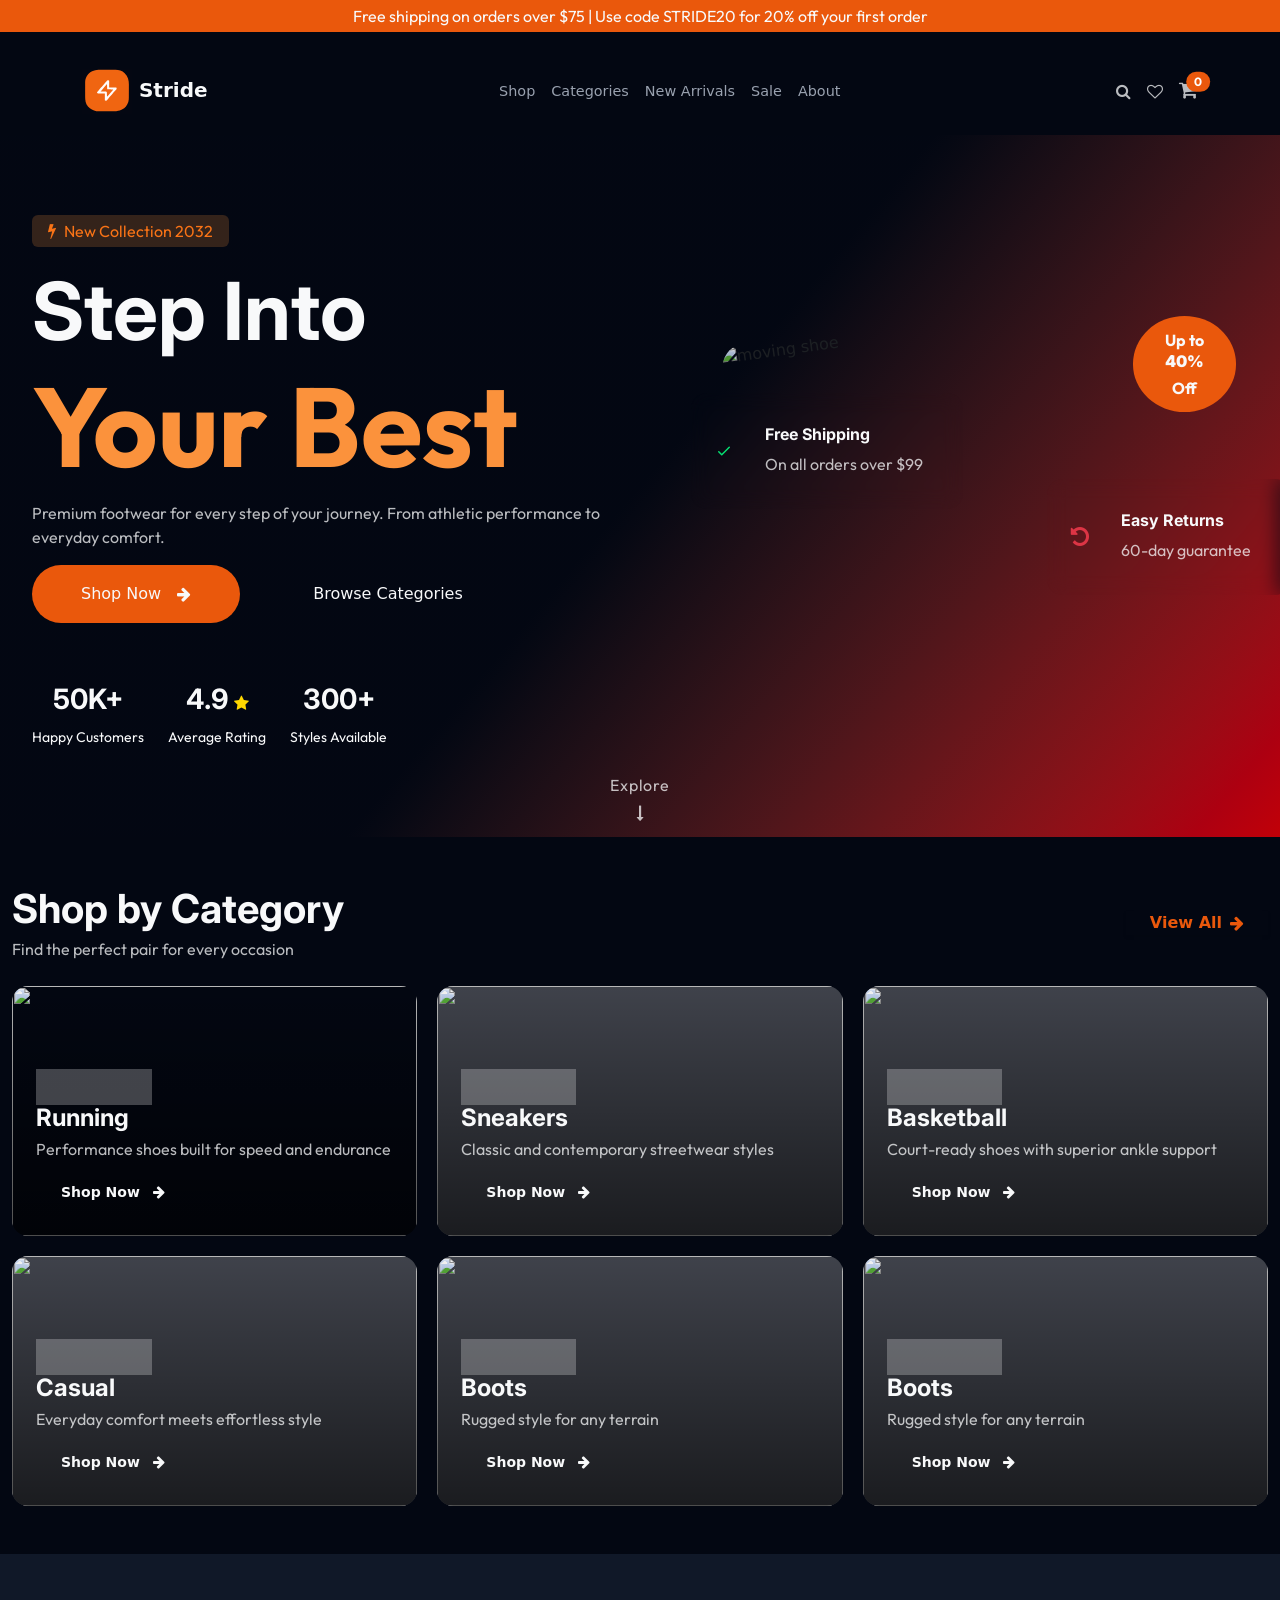
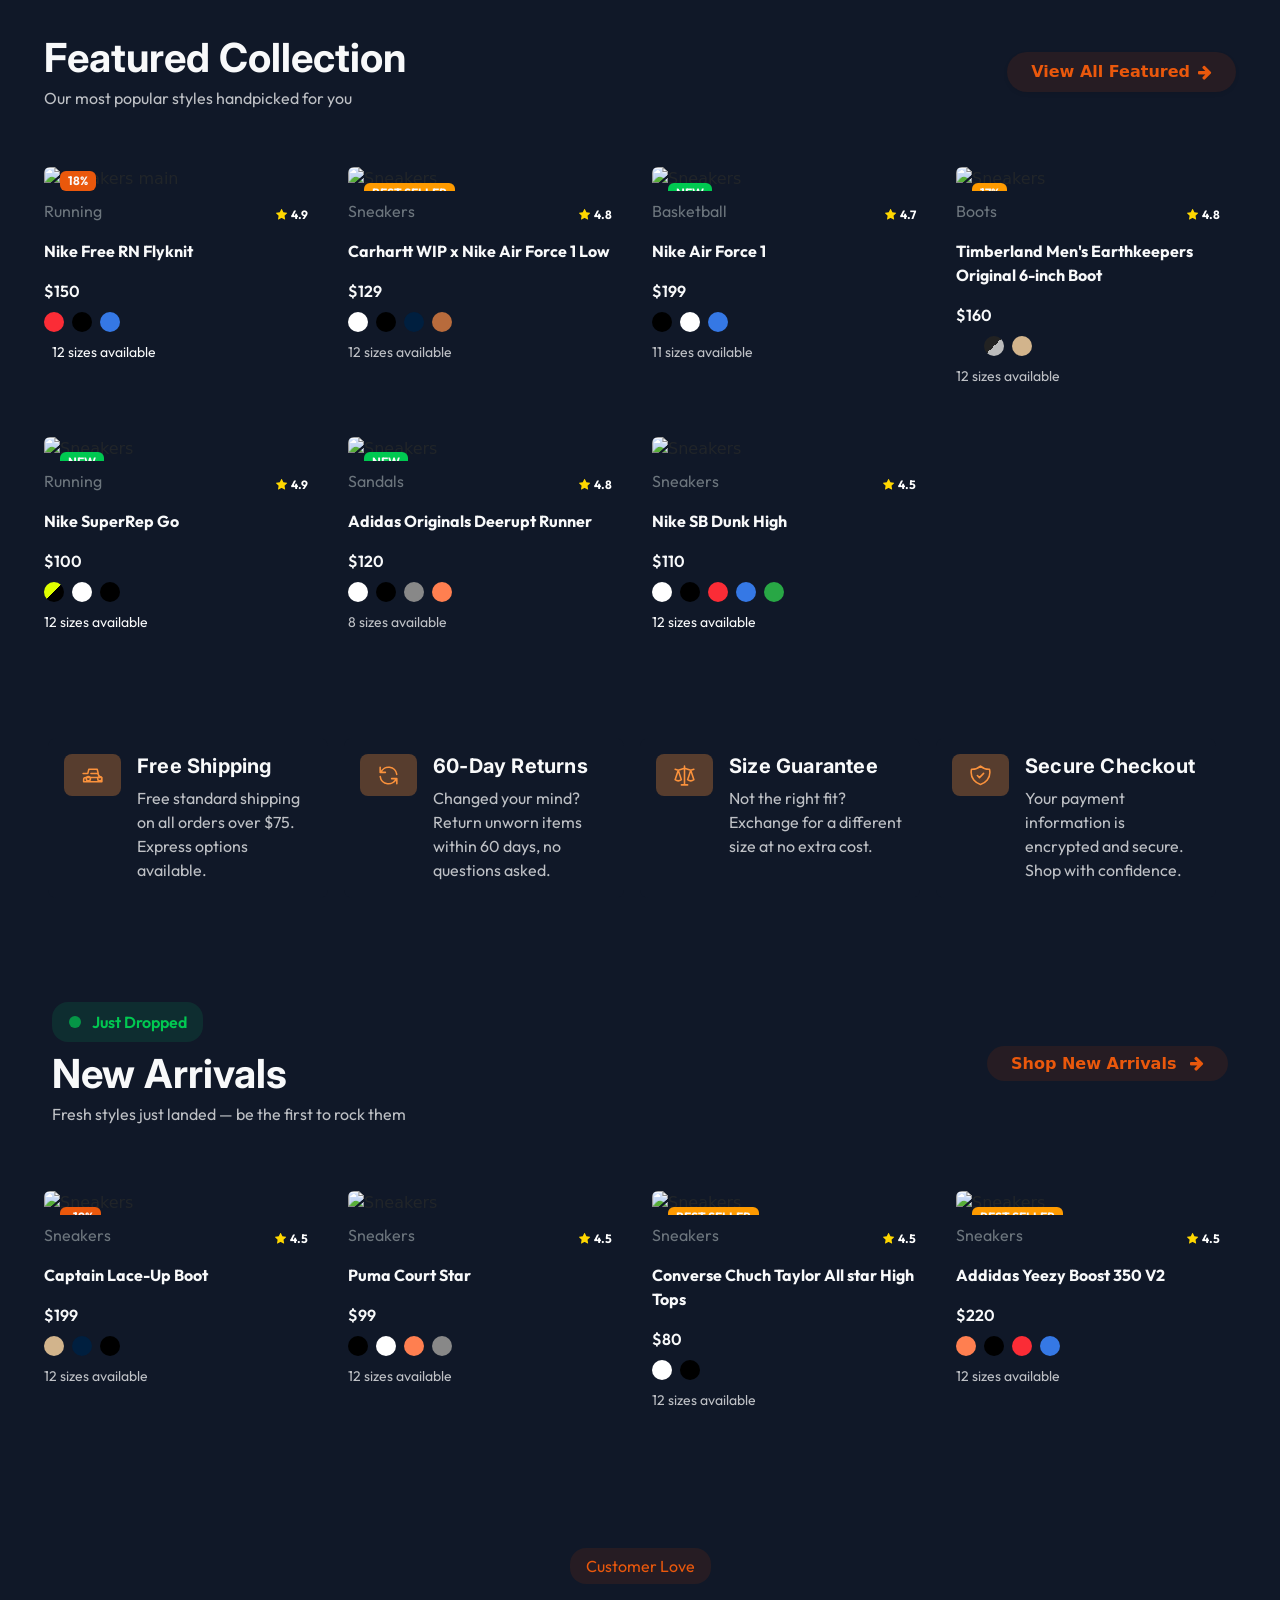
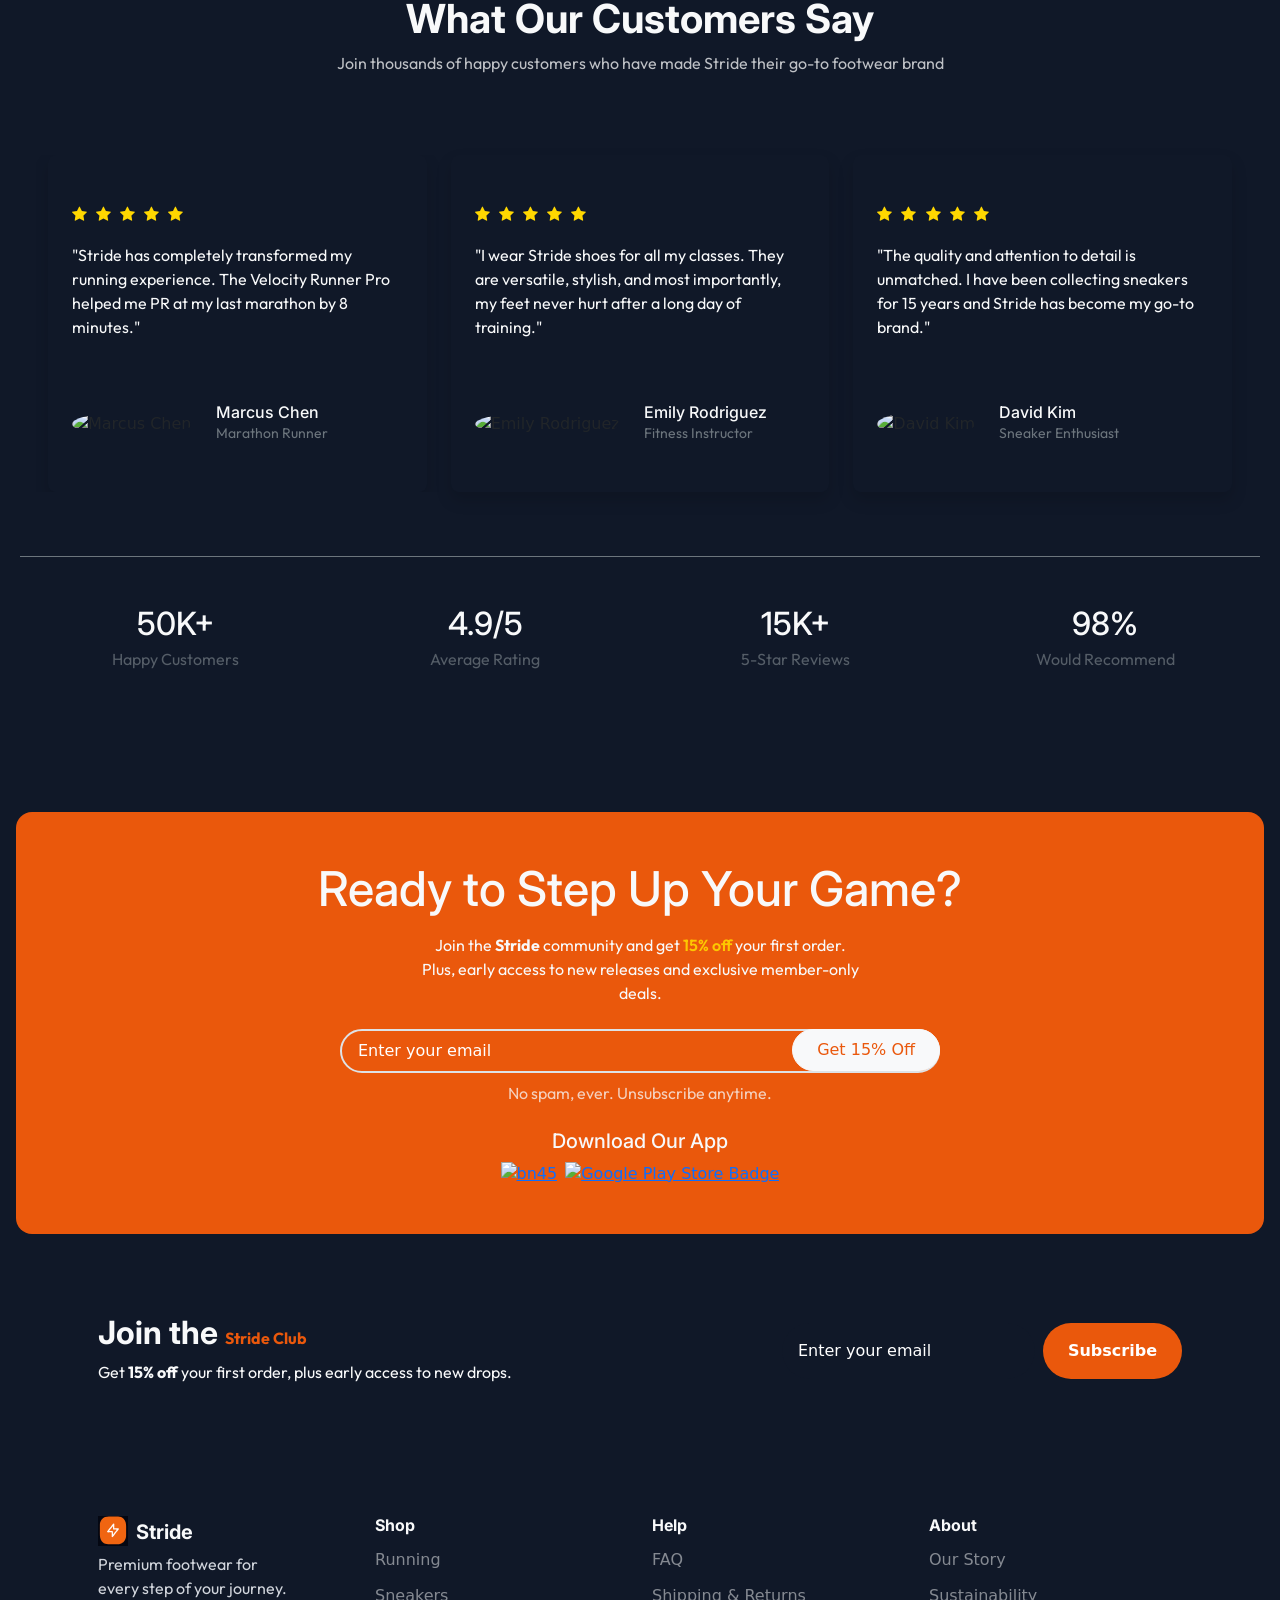
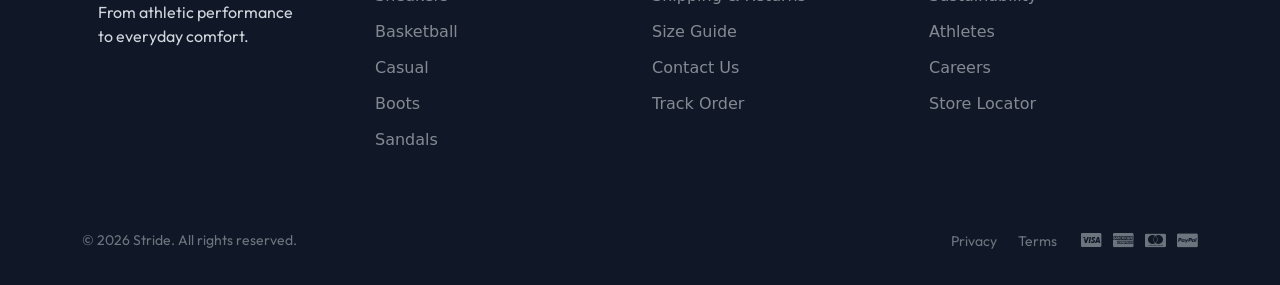
==== commit 01fd1642: "changed the sizesW" ====
--- a/index.html
+++ b/index.html
@@ -102,8 +102,8 @@
                 <div class="shopping-cart">
                     <a class="position-relative" href="cart.html">
                         <i class="fa fa-shopping-cart text-light opacity-75 fs-5"></i>
-                        <span class="position-absolute top-0 start-100 translate-middle badge rounded-pill z-1"
-                            style="font-size: 0.75em; background: var(--primary);" id="cart-badge">
+                        <span class="position-absolute top-0 start-100 translate-middle badge rounded-pill z-1 small"
+                            style="background: var(--primary);" id="cart-badge">
                             0
                         </span>
                     </a>
@@ -126,7 +126,7 @@
                         </div>
 
                         <h1 class="display-1 fw-bold">Step Into <br>
-                            <span style="color: var(--color-primary-400); font-size: 6rem;">Your Best</span>
+                            <span style="color: var(--color-primary-400); font-size: 7rem;">Your Best</span>
                         </h1>
                         <p class="opacity-75">Premium footwear for every step of your journey. From
                             athletic performance to everyday comfort.
@@ -389,8 +389,8 @@
                                     class="black-shoe-choice color-choice d-inline-block rounded-circle"></a>
                                 <a title="Blue" class="blue-shoe-choice color-choice d-inline-block rounded-circle"></a>
                             </div>
-                            <span class="mt-5 text-light p-1 px-2  rounded-pill"
-                                style="font-size: .8rem; background-color: var(--primary);">12 sizes available</span>
+                            <span class="mt-5 text-light p-1 px-2 rounded-pill small"
+                                style="background-color: small);">12 sizes available</span>
                         </div>
                     </div>
                 </div>
@@ -431,7 +431,7 @@
                                 <a title="Gum Brown"
                                     class="gumBrown-shoe-choice color-choice d-inline-block rounded-circle"></a>
                             </div>
-                            <span class="mt-5 text-light opacity-75" style="font-size: .8rem;">12 sizes available</span>
+                            <span class="mt-5 text-light opacity-75 small">12 sizes available</span>
                         </div>
                     </div>
                 </div>
@@ -470,7 +470,7 @@
                                     class="white-shoe-choice color-choice d-inline-black rounded-circle"></a>
                                 <a title="Blue" class="blue-shoe-choice color-choice d-inline-block rounded-circle"></a>
                             </div>
-                            <span class="mt-5 text-light opacity-75" style="font-size: .8rem;">11 sizes available</span>
+                            <span class="mt-5 text-light opacity-75 small">11 sizes available</span>
                         </div>
                     </div>
                 </div>
@@ -509,7 +509,7 @@
                                     class="Black-Grey-shoe-choice color-choice d-inline-block rounded-circle"></a>
                                 <a title="Tan" class="Tan-shoe-choice color-choice d-inline-block rounded-circle"></a>
                             </div>
-                            <span class="mt-5 text-light opacity-75" style="font-size: .8rem;">12 sizes available</span>
+                            <span class="mt-5 text-light opacity-75 small">12 sizes available</span>
                         </div>
                     </div>
                 </div>
@@ -550,7 +550,7 @@
                                 <a title="Black"
                                     class="black-shoe-choice color-choice d-inline-block rounded-circle"></a>
                             </div>
-                            <span class="mt-5 text-light opacity-75" style="font-size: .8rem;">12 sizes available</span>
+                            <span class="mt-5 text-light opacity small">12 sizes available</span>
                         </div>
                     </div>
                 </div>
@@ -591,7 +591,7 @@
                                 <a title="Coral"
                                     class="coral-shoe-choice color-choice d-inline-block rounded-circle"></a>
                             </div>
-                            <span class="mt-5 text-light opacity-75" style="font-size: .8rem;">8 sizes available</span>
+                            <span class="mt-5 text-light opacity-75 small">8 sizes available</span>
                         </div>
                     </div>
                 </div>
@@ -631,15 +631,15 @@
                                 <a title="Green"
                                     class="green-shoe-choice color-choice d-inline-block rounded-circle"></a>
                             </div>
-                            <span class="mt-5 text-light opacity-75" style="font-size: .8rem;">12 sizes available</span>
-                        </div>
-                    </div>
-                </div>
-                <div class="row p-3">
-                    <div class="col-md-3 col-sm-6 mt-4">
-                        <div class="free-shipping-box d-flex gap-3" style="background: var(--color-gray-900);">
-                            <span class="mb-3 rounded-3 text-center"
-                                style="font-size:1.4rem; width: 80px; height: 40px; background-color: color-mix(in oklab, var(--color-primary-400) 30%, transparent)">
+                            <span class="mt-5 text-light opacity small">12 sizes available</span>
+                        </div>
+                    </div>
+                </div>
+                <div class="row p-3 g-3 align-items-stretch">
+                    <div class="col-md-3 col-sm-6 mt-4 d-flex">
+                        <div class="feature-card d-flex gap-3 w-100 p-3 rounded-3" style="background: var(--color-gray-900);">
+                            <span class="icon-wrapper rounded-3 text-center p-2 px-3 flex-shrink-0"
+                                style="background-color: color-mix(in oklab, var(--color-primary-400) 30%, transparent); height: fit-content;">
                                 <svg width="25" height="25" fill="none" viewBox="0 0 24 24"
                                     stroke="var(--color-primary-400)" stroke-width="1.5">
                                     <path stroke-linecap="round" stroke-linejoin="round"
@@ -647,19 +647,19 @@
                                     </path>
                                 </svg>
                             </span>
-                            <div>
+                            <div class="d-flex flex-column">
                                 <h5 class="text-light fw-bold mb-2" style="letter-spacing:.01em;">Free Shipping</h5>
-                                <p class="text-light opacity-75 mb-0" style="font-size:1rem;">
+                                <p class="text-light opacity-75 fs-6 flex-grow-1 mb-0">
                                     Free standard shipping on all orders over $75. Express options available.
                                 </p>
                             </div>
                         </div>
                     </div>
-                    <div class="col-md-3 col-sm-6 mt-4">
-                        <div class="returns d-flex gap-3" style="background: var(--color-gray-900);">
-                            <span class="mb-3 rounded-3 text-center"
-                                style="font-size: 1.4rem; width: 80px; height: 40px; background-color: color-mix(in oklab, var(--color-primary-400) 30%, transparent)"
-                                ;">
+
+                    <div class="col-md-3 col-sm-6 mt-4 d-flex">
+                        <div class="feature-card d-flex gap-3 w-100 p-3 rounded-3" style="background: var(--color-gray-900);">
+                            <span class="icon-wrapper rounded-3 text-center p-2 px-3 flex-shrink-0"
+                                style="background-color: color-mix(in oklab, var(--color-primary-400) 30%, transparent); height: fit-content;">
                                 <svg width="25" height="25" fill="none" viewBox="0 0 24 24"
                                     stroke="var(--color-primary-400)" stroke-width="1.5">
                                     <path stroke-linecap="round" stroke-linejoin="round"
@@ -667,19 +667,19 @@
                                     </path>
                                 </svg>
                             </span>
-                            <div>
+                            <div class="d-flex flex-column">
                                 <h5 class="text-light fw-bold mb-2" style="letter-spacing:.01em;">60-Day Returns</h5>
-                                <p class="text-light opacity-75 mb-0" style="font-size:1rem;">
+                                <p class="text-light opacity-75 fs-6 flex-grow-1 mb-0">
                                     Changed your mind? Return unworn items within 60 days, no questions asked.
                                 </p>
                             </div>
                         </div>
                     </div>
-                    <div class="col-md-3 col-sm-6 mt-4">
-                        <div class="size-guarantee-box d-flex gap-3" style="background: var(--color-gray-900);">
-                            <span class="mb-3 rounded-3 text-center"
-                                style="font-size: 1.4rem; width: 65px; height: 40px; background-color: color-mix(in oklab, var(--color-primary-400) 30%, transparent)"
-                                ;">
+
+                    <div class="col-md-3 col-sm-6 mt-4 d-flex">
+                        <div class="feature-card d-flex gap-3 w-100 p-3 rounded-3" style="background: var(--color-gray-900);">
+                            <span class="icon-wrapper rounded-3 text-center p-2 px-3 flex-shrink-0"
+                                style="background-color: color-mix(in oklab, var(--color-primary-400) 30%, transparent); height: fit-content;">
                                 <svg width="25" height="25" fill="none" viewBox="0 0 24 24"
                                     stroke="var(--color-primary-400)" stroke-width="1.5">
                                     <path stroke-linecap="round" stroke-linejoin="round"
@@ -687,19 +687,19 @@
                                     </path>
                                 </svg>
                             </span>
-                            <div>
+                            <div class="d-flex flex-column">
                                 <h5 class="text-light fw-bold mb-2" style="letter-spacing:.01em;">Size Guarantee</h5>
-                                <p class="text-light opacity-75 mb-0" style="font-size:1rem;">
+                                <p class="text-light opacity-75 fs-6 flex-grow-1 mb-0">
                                     Not the right fit? Exchange for a different size at no extra cost.
                                 </p>
                             </div>
                         </div>
                     </div>
-                    <div class="col-md-3 col-sm-3 mt-4">
-                        <div class="secure-checkout-box d-flex gap-3" style="background: var(--color-gray-900);">
-                            <span class="mb-3 rounded-3 text-center"
-                                style="font-size: 1.4rem; width: 80px; height: 40px; background-color: color-mix(in oklab, var(--color-primary-400) 30%, transparent)"
-                                ;">
+
+                    <div class="col-md-3 col-sm-6 mt-4 d-flex">
+                        <div class="feature-card d-flex gap-3 w-100 p-3 rounded-3" style="background: var(--color-gray-900);">
+                            <span class="icon-wrapper rounded-3 text-center p-2 px-3 flex-shrink-0"
+                                style="background-color: color-mix(in oklab, var(--color-primary-400) 30%, transparent); height: fit-content;">
                                 <svg width="25" height="25" fill="none" viewBox="0 0 24 24"
                                     stroke="var(--color-primary-400)" stroke-width="1.5">
                                     <path stroke-linecap="round" stroke-linejoin="round"
@@ -707,9 +707,9 @@
                                     </path>
                                 </svg>
                             </span>
-                            <div>
+                            <div class="d-flex flex-column">
                                 <h5 class="text-light fw-bold mb-2" style="letter-spacing:.01em;">Secure Checkout</h5>
-                                <p class="text-light opacity-75 mb-0 text-left" style="font-size:1rem;">
+                                <p class="text-light opacity-75 fs-6 flex-grow-1 mb-0">
                                     Your payment information is encrypted and secure. Shop with confidence.
                                 </p>
                             </div>
@@ -752,7 +752,7 @@
                     </div>
                 </div>
                 <div class="row p-3">
-                    <div class="col-6 col-sm-3 mb-5">
+                    <div class="col-12 col-sm-3 mb-5">
                         <div class="border border-0">
                             <div class="collect-img  position-relative overflow-hidden" id="13">
                                 <span class="badge text-light position-absolute top-0 mt-3 ms-3 z-3"
@@ -786,12 +786,12 @@
                                     <a title="Navy" class="navy-shoe-choice color-choice d-inline-black rounded-circle"></a>
                                     <a title="Black" class="black-shoe-choice color-choice d-inline-black rounded-circle"></a>
                                 </div>
-                                <span class="mt-5 text-light opacity-75" style="font-size: .8rem;">12 sizes
+                                <span class="mt-5 text-light opacity-75 small">12 sizes
                                     available</span>
                             </div>
                         </div>
                     </div>
-                    <div class="col-6 col-sm-3 mb-5">
+                    <div class="col-12 col-sm-3 mb-5">
                         <div class="border border-0">
                             <div class="collect-img  position-relative overflow-hidden" id="11">
                                 <img src="https://images.unsplash.com/photo-1608231387042-66d1773070a5?w=800&h=1000&fit=crop"
@@ -828,12 +828,12 @@
                                     <a title="Grey"
                                         class="grey-shoe-choice color-choice d-inline-black rounded-circle"></a>
                                 </div>
-                                <span class="mt-5 text-light opacity-75" style="font-size: .8rem;">12 sizes
+                                <span class="mt-5 text-light opacity-75 small">12 sizes
                                     available</span>
                             </div>
                         </div>
                     </div>
-                    <div class="col-6 col-sm-3 mb-5">
+                    <div class="col-12 col-sm-3 mb-5">
                         <div class="border border-0">
                             <div class="collect-img  position-relative overflow-hidden" id="14">
                                 <span class="badge text-light position-absolute top-0 mt-3 ms-3 z-3"
@@ -868,12 +868,12 @@
                                     <a title="Black"
                                         class="black-shoe-choice color-choice d-inline-black rounded-circle"></a>
                                 </div>
-                                <span class="mt-5 text-light opacity-75" style="font-size: .8rem;">12 sizes
+                                <span class="mt-5 text-light opacity-75 small">12 sizes
                                     available</span>
                             </div>
                         </div>
                     </div>
-                    <div class="col-6 col-sm-3 mb-5">
+                    <div class="col-12 col-sm-3 mb-5">
                         <div class="border border-0">
                             <div class="collect-img  position-relative overflow-hidden" id="12">
                                 <span class="badge text-light position-absolute top-0 mt-3 ms-3 z-3"
@@ -912,7 +912,7 @@
                                     <a title="Blue"
                                         class="blue-shoe-choice color-choice d-inline-black rounded-circle"></a>
                                 </div>
-                                <span class="mt-5 text-light opacity-75" style="font-size: .8rem;">12 sizes
+                                <span class="mt-5 text-light opacity-75 small">12 sizes
                                     available</span>
                             </div>
                         </div>
@@ -952,7 +952,7 @@
                             </div>
                             <div class="customer-name">
                                 <h6 class="text-light mb-0">Marcus Chen</h6>
-                                <p class="text-secondary mb-0" style="font-size: .9rem;">Marathon Runner</p>
+                                <p class="text-secondary mb-0 small">Marathon Runner</p>
                             </div>
                         </div>
                     </div>
@@ -980,7 +980,7 @@
                             </div>
                             <div class="customer-name">
                                 <h6 class="text-light mb-0">Emily Rodriguez</h6>
-                                <p class="text-secondary mb-0" style="font-size: .9rem;">Fitness Instructor</p>
+                                <p class="text-secondary mb-0 small">Fitness Instructor</p>
                             </div>
                         </div>
                     </div>
@@ -1009,7 +1009,7 @@
                             </div>
                             <div class="customer-name">
                                 <h6 class="text-light mb-0">David Kim</h6>
-                                <p class="text-secondary mb-0" style="font-size: .9rem;">Sneaker Enthusiast</p>
+                                <p class="text-secondary mb-0 small">Sneaker Enthusiast</p>
                             </div>
                         </div>
                     </div>
@@ -1019,25 +1019,25 @@
                 <div class="col-6 col-sm-3 mt-5">
                     <div class="text-center">
                         <h2 class="text-light mb-1">50K+</h2>
-                        <p class="text-secondary mb-0 opacity-75" style="font-size: 1.05rem;">Happy Customers</p>
+                        <p class="text-secondary mb-0 opacity-75 fs-6">Happy Customers</p>
                     </div>
                 </div>
                 <div class="col-6 col-sm-3 mt-5">
                     <div class="text-center">
                         <h2 class="text-light mb-1">4.9/5</h2>
-                        <p class="text-secondary mb-0 opacity-75" style="font-size: 1.05rem;">Average Rating</p>
+                        <p class="text-secondary mb-0 opacity-75 fs-6">Average Rating</p>
                     </div>
                 </div>
                 <div class="col-6 col-sm-3 mt-5">
                     <div class="text-center">
                         <h2 class="text-light mb-1">15K+</h2>
-                        <p class="text-secondary mb-0 opacity-75" style="font-size: 1.05rem;">5-Star Reviews</p>
+                        <p class="text-secondary mb-0 opacity-75 fs-6">5-Star Reviews</p>
                     </div>
                 </div>
                 <div class="col-6 col-sm-3 mt-5">
                     <div class="text-center">
                         <h2 class="text-light mb-1">98%</h2>
-                        <p class="text-secondary mb-0 opacity-75" style="font-size: 1.05rem;">Would Recommend</p>
+                        <p class="text-secondary mb-0 opacity-75 fs-6">Would Recommend</p>
                     </div>
                 </div>
             </div>
@@ -1046,23 +1046,23 @@
         <div class="container-fluid rounded-4" style="background: var(--primary); margin-top: 10%;">
             <div class="discount-container text-center py-5">
                 <div class="mb-4 mb-md-0 text-center">
-                    <h1 class="text-light mb-3 " style="font-size: 3rem;">Ready to Step Up Your Game?</h1>
+                    <h1 class="text-light mb-3 fa-3x">Ready to Step Up Your Game?</h1>
                     <p class="text-light text-center mb-4 mx-auto" style="max-width: 450px;">
                         Join the <strong>Stride</strong> community and get <span
                             style="color:var(--color-yellow-400);font-weight:600;">15% off</span> your first order.<br>
                         Plus, early access to new releases and exclusive member-only deals.
                     </p>
                     <form
-                        class="position-relative overflow-hidden d-flex gap-2 mx-auto justify-content-center align-items-center"
-                        style="max-width: 400px;">
+                        class="position-relative overflow-hidden mx-auto"
+                        style="max-width: 600px;">
                         <input type="email"
                             class="discount-input form-control w-100 px-3 p-2 text-light border border-2 rounded-pill"
                             placeholder="Enter your email" required
                             style="min-width: 0; background-color: inherit; outline: none">
-                        <button type="submit" class="btn btn-light mb-1 rounded-pill p-2 px-4 position-absolute end-0"
+                        <button type="submit" class="btn btn-light mb-1 rounded-pill p-2 px-4 position-absolute top-0 end-0"
                             style="white-space: nowrap; color: var(--primary);">Get 15% Off</button>
                     </form>
-                    <p class="text-light opacity-75 mt-2 mb-0" style="font-size: .95em;">No spam, ever. Unsubscribe
+                    <p class="text-light opacity-75 mt-2 mb-0 fs-6">No spam, ever. Unsubscribe
                         anytime.
                     </p>
                 </div>
@@ -1088,7 +1088,7 @@
             <div class="container">
                 <div class="row align-items-center mb-5 mt-5 p-3">
                     <div class="col-lg-6 col-12 mb-4 mb-lg-0">
-                        <h3 class="fw-bold text-light mb-2" style="font-size:2.3rem;">Join the <span
+                        <h3 class="fw-bold text-light mb-2 fa-2x">Join the <span
                                 style="color:var(--primary);">Stride Club</span></h3>
                         <p class="mb-1 text-light">Get <b>15% off</b> your first order, plus early access to new drops.
                         </p>
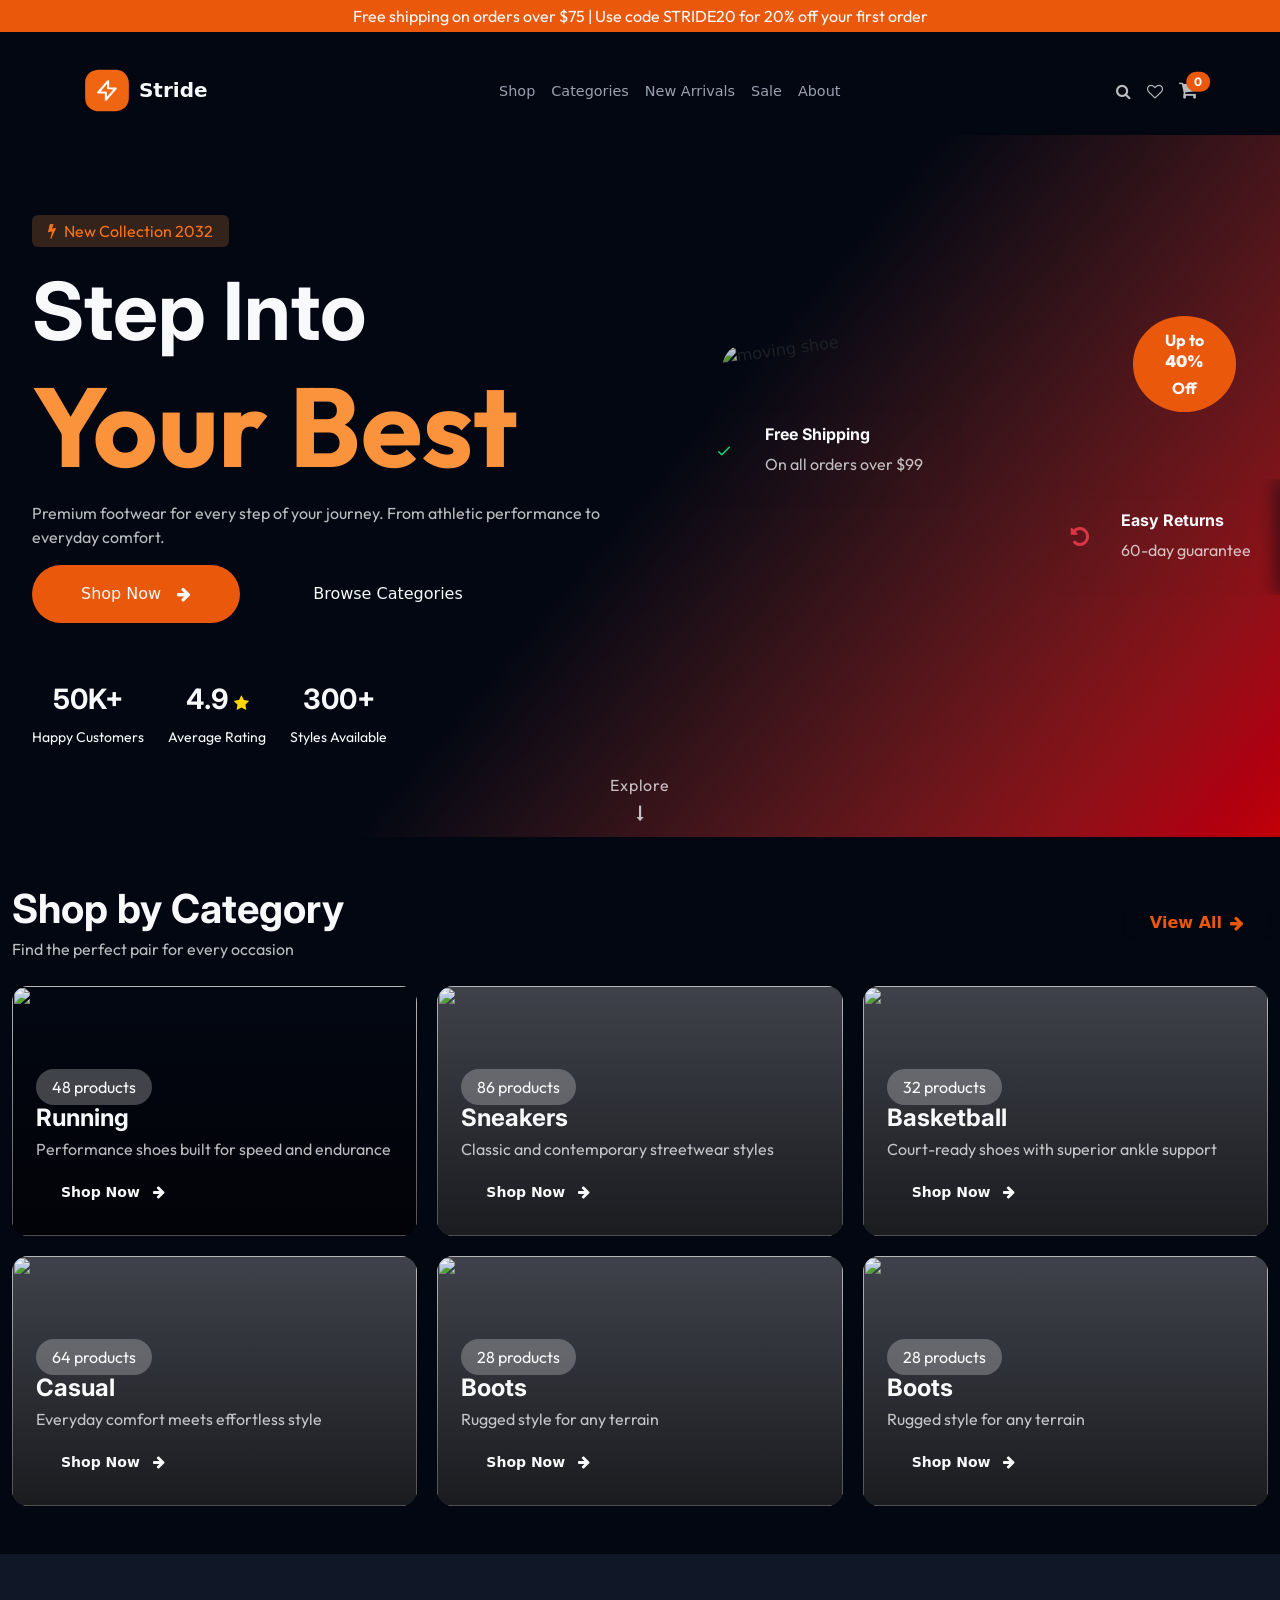
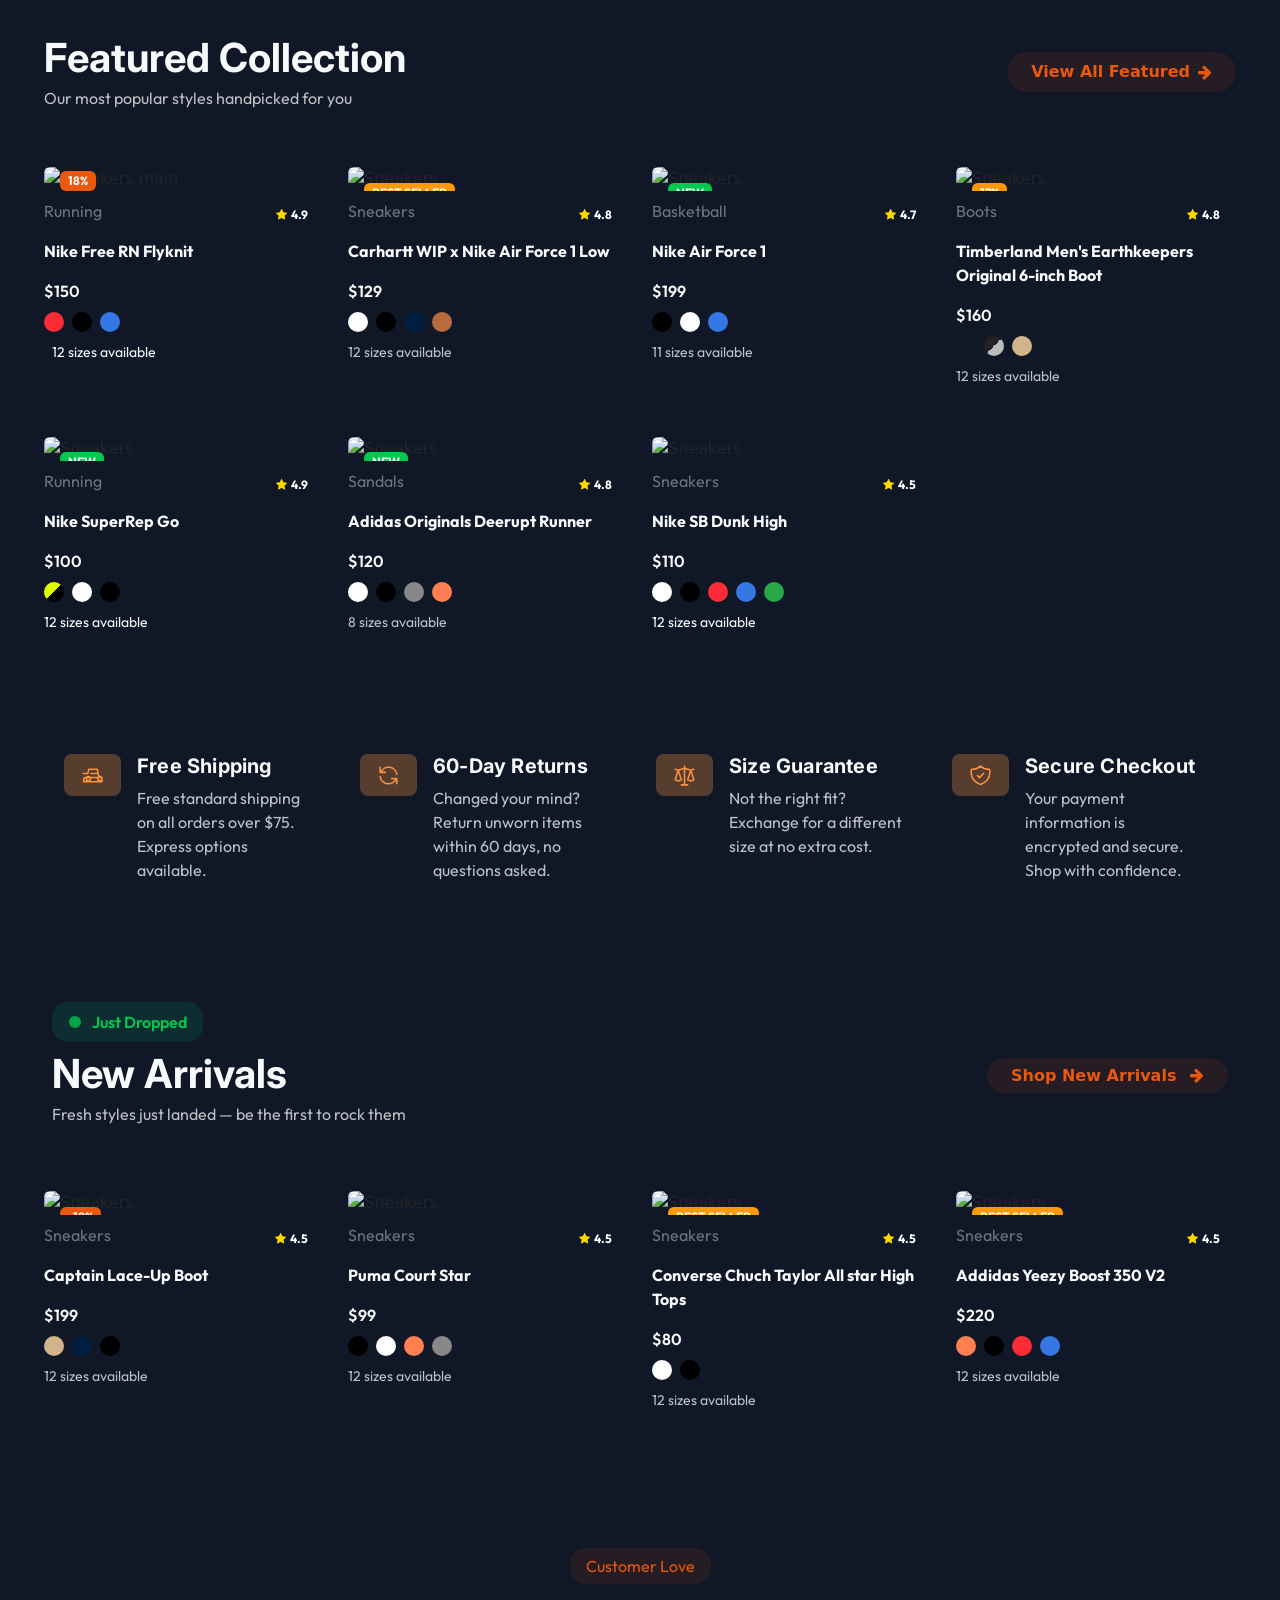
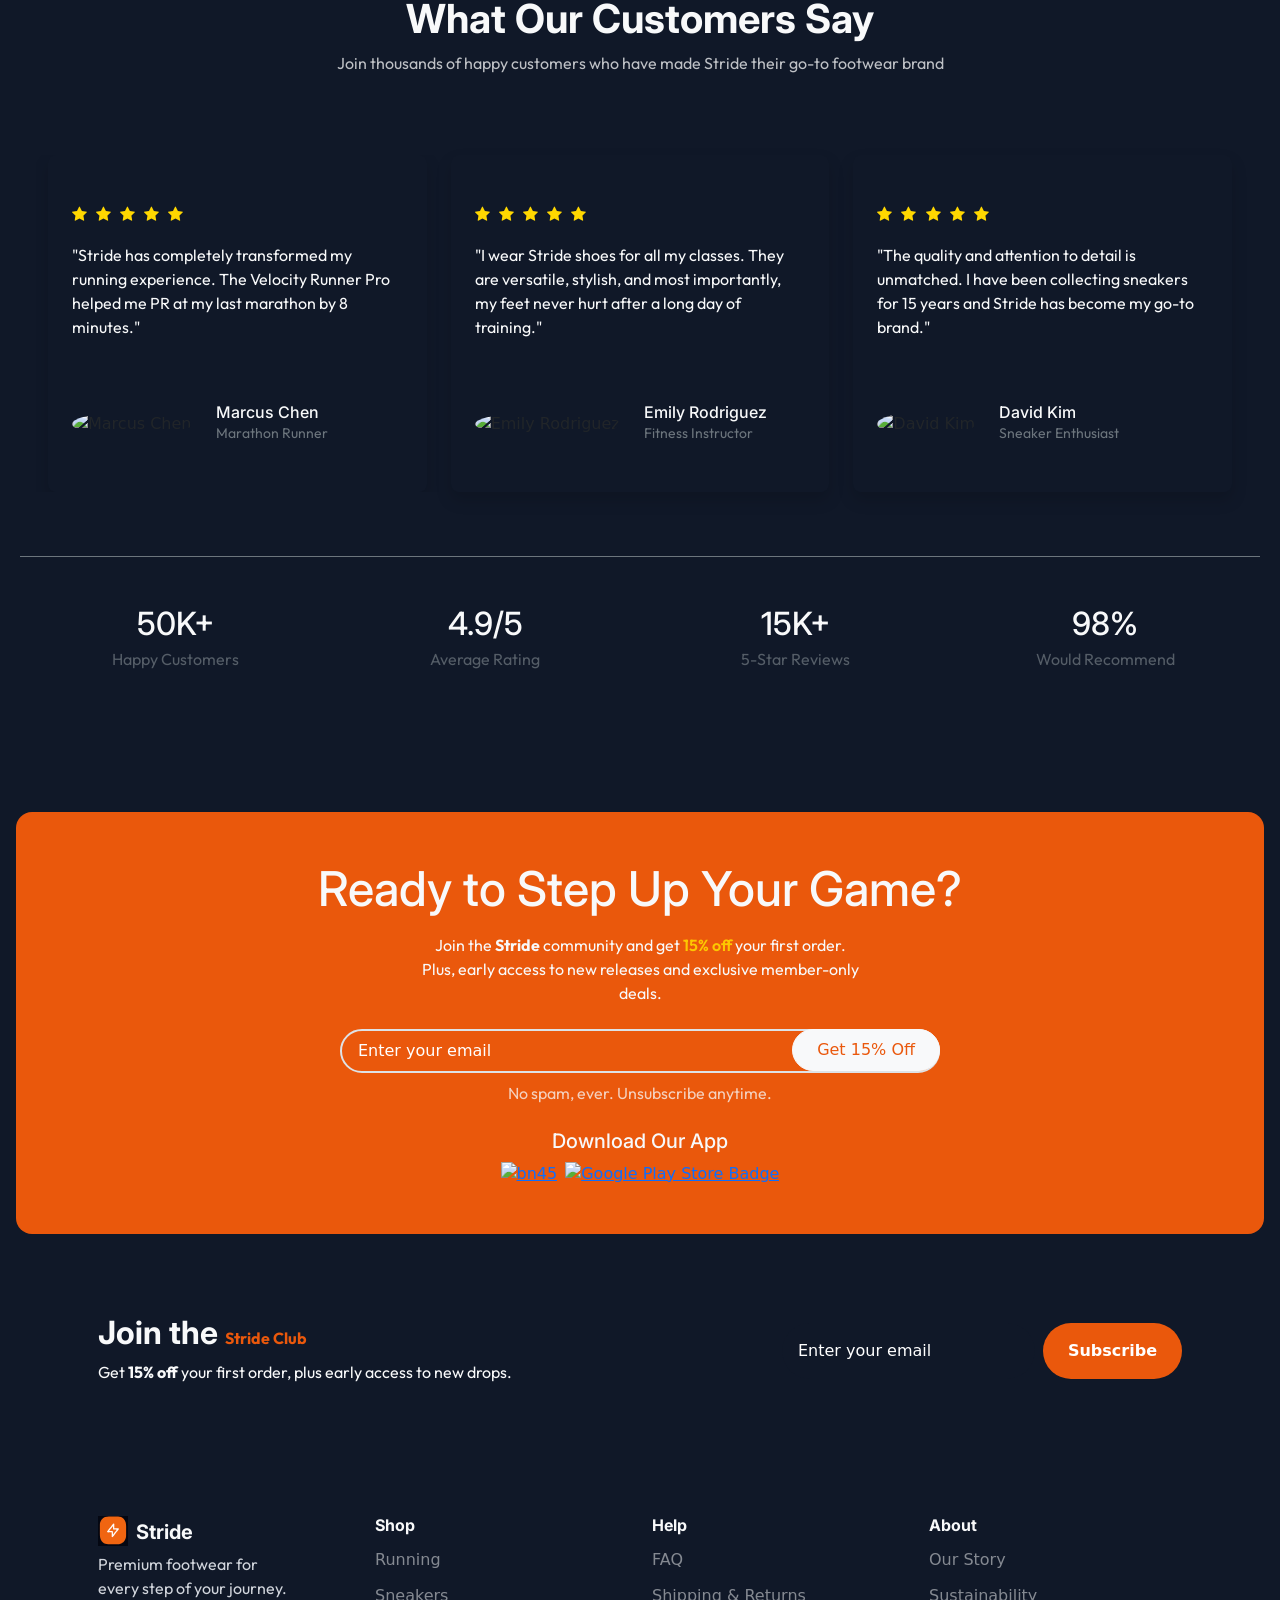
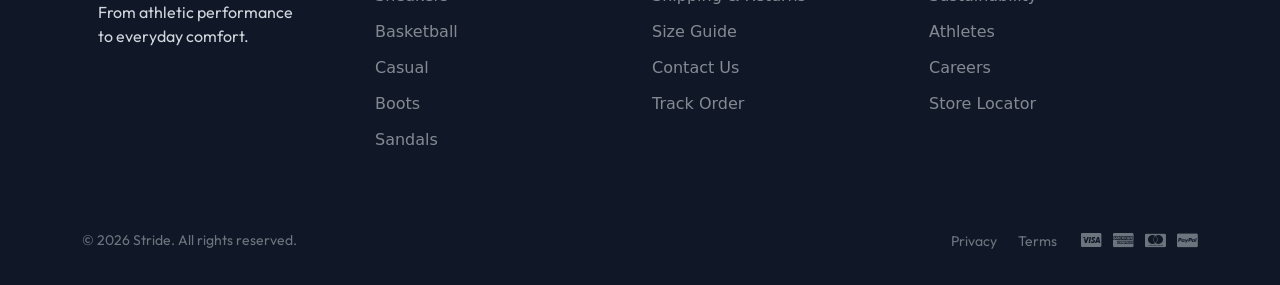
==== commit 1c78e013: "creating space" ====
--- a/index.html
+++ b/index.html
@@ -741,7 +741,7 @@
                             <span class="text-light opacity-75">Fresh styles just landed — be the first to rock
                                 them</span>
                         </div>
-                        <div>
+                        <div class="mt-4">
                             <a href="#"
                                 class="mt-3 link fw-semibold p-2 px-4 rounded-pill text-decoration-none align-items-center"
                                 style="color: var(--primary);">
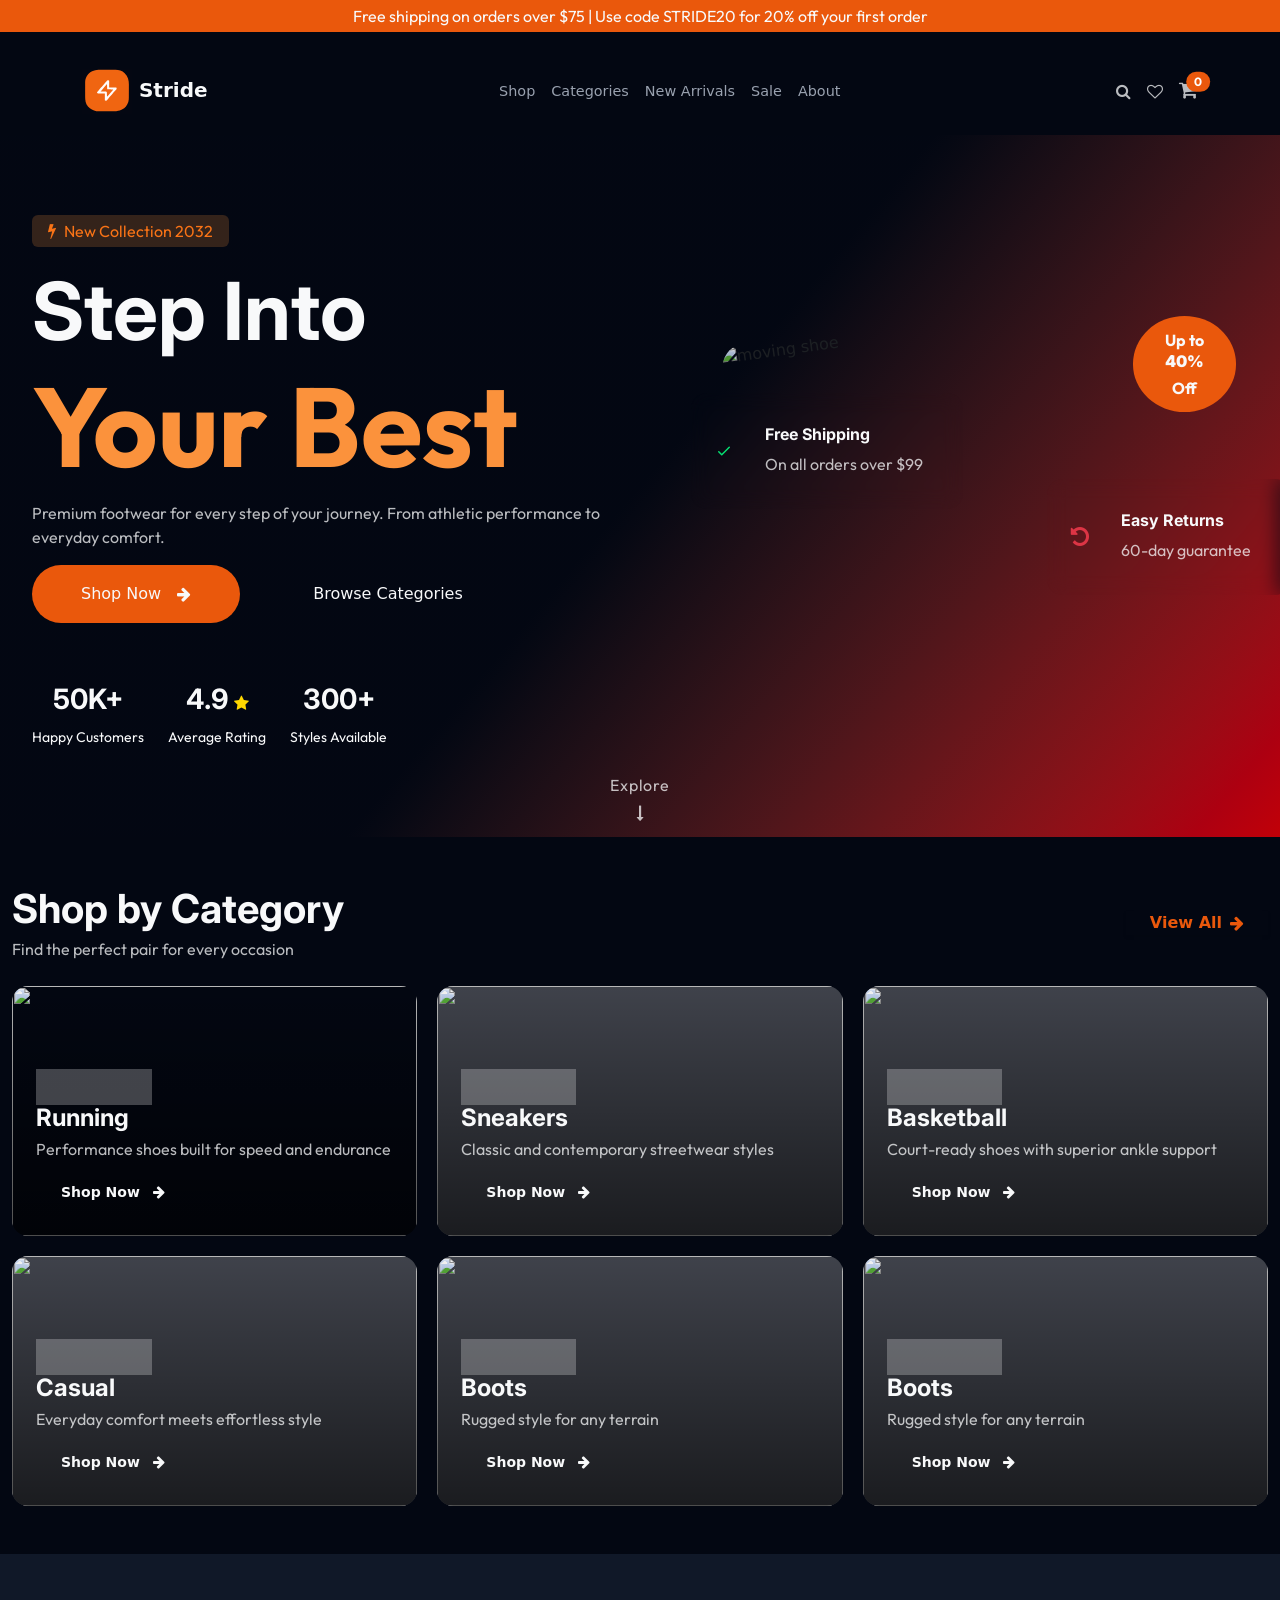
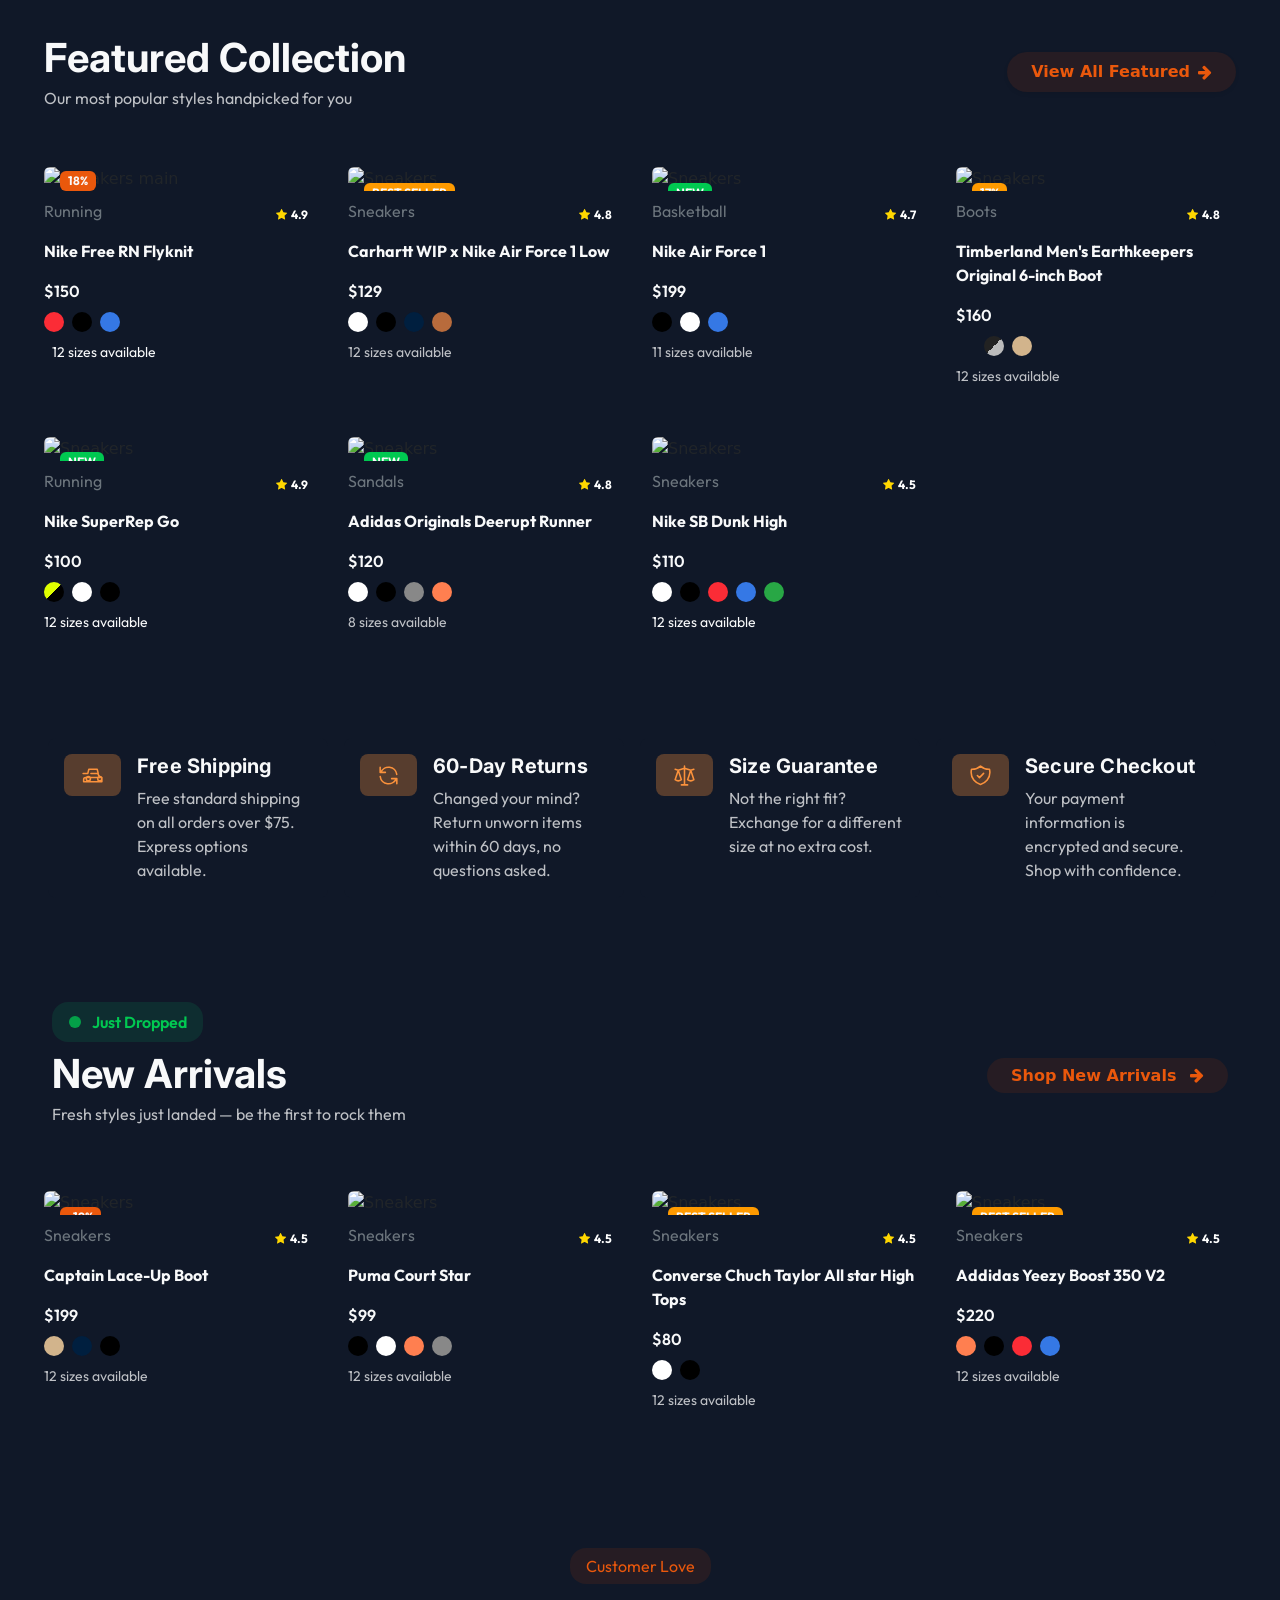
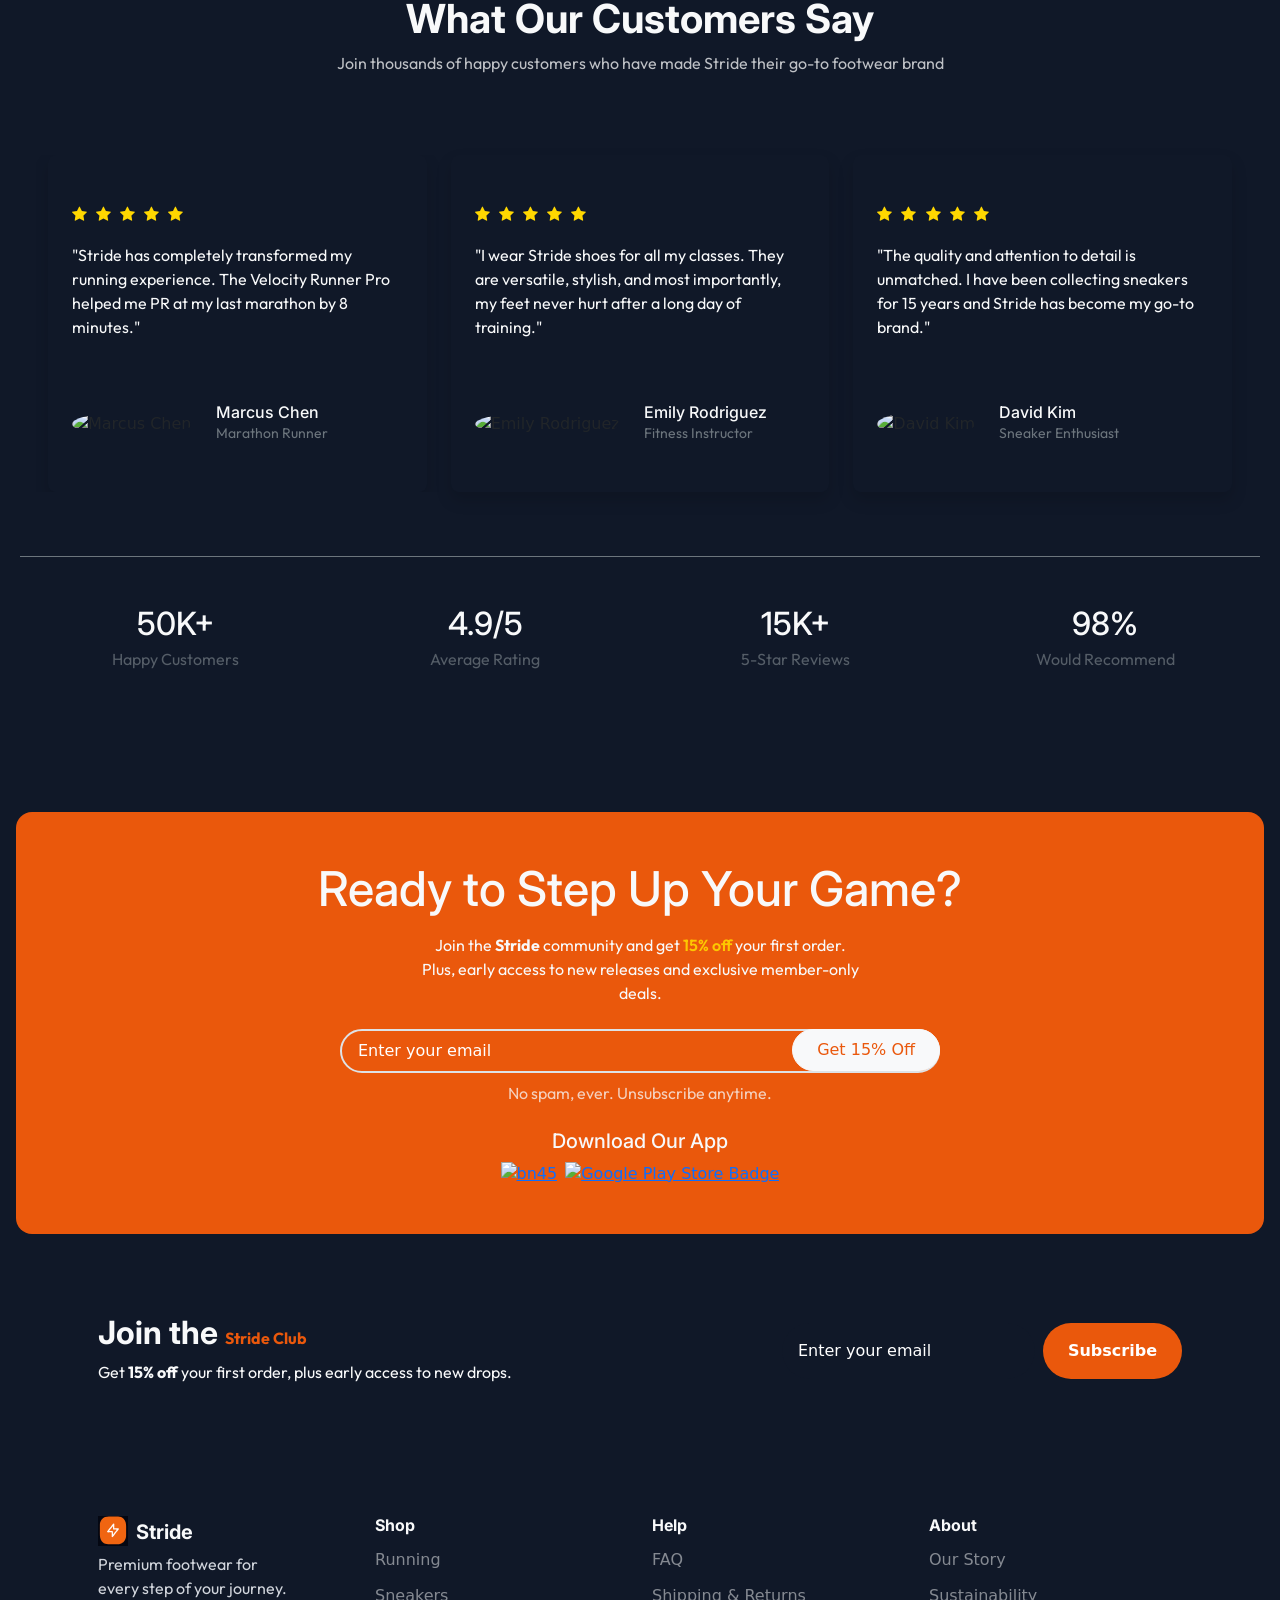
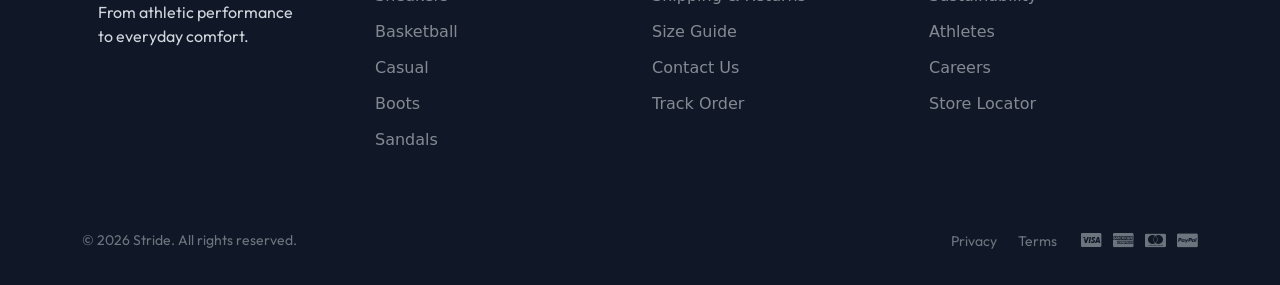
==== commit a9be5143: "applying module in js files" ====
--- a/index.html
+++ b/index.html
@@ -371,9 +371,12 @@
                                 </button>
 
                                 <span class="mt-1 rounded bg-light align-items-center d-flex justify-content-center"
-                                    style="padding: 12px 12px;" aria-label="Add to wishlist">
+                                    style="padding: 12px 12px;" 
+                                    onclick="window.addToWishlist(${product.id})"
+                                    aria-label="Add to wishlist">
                                     <i class="fa fa-heart-o" aria-hidden="true"></i>
                                 </span>
+                                
                             </div>
                         </div>
                         <div class="card-detail">
@@ -1203,7 +1206,8 @@
                 </div>
             </div>
         </footer>
-        <script src="assets/js/cart.js"></script>
+        
+        <script type="module" src="assets/js/cart.js"></script>
         <script src="assets/js/script.js"></script>
         <script src="assets/js/search.js"></script>
 </body>
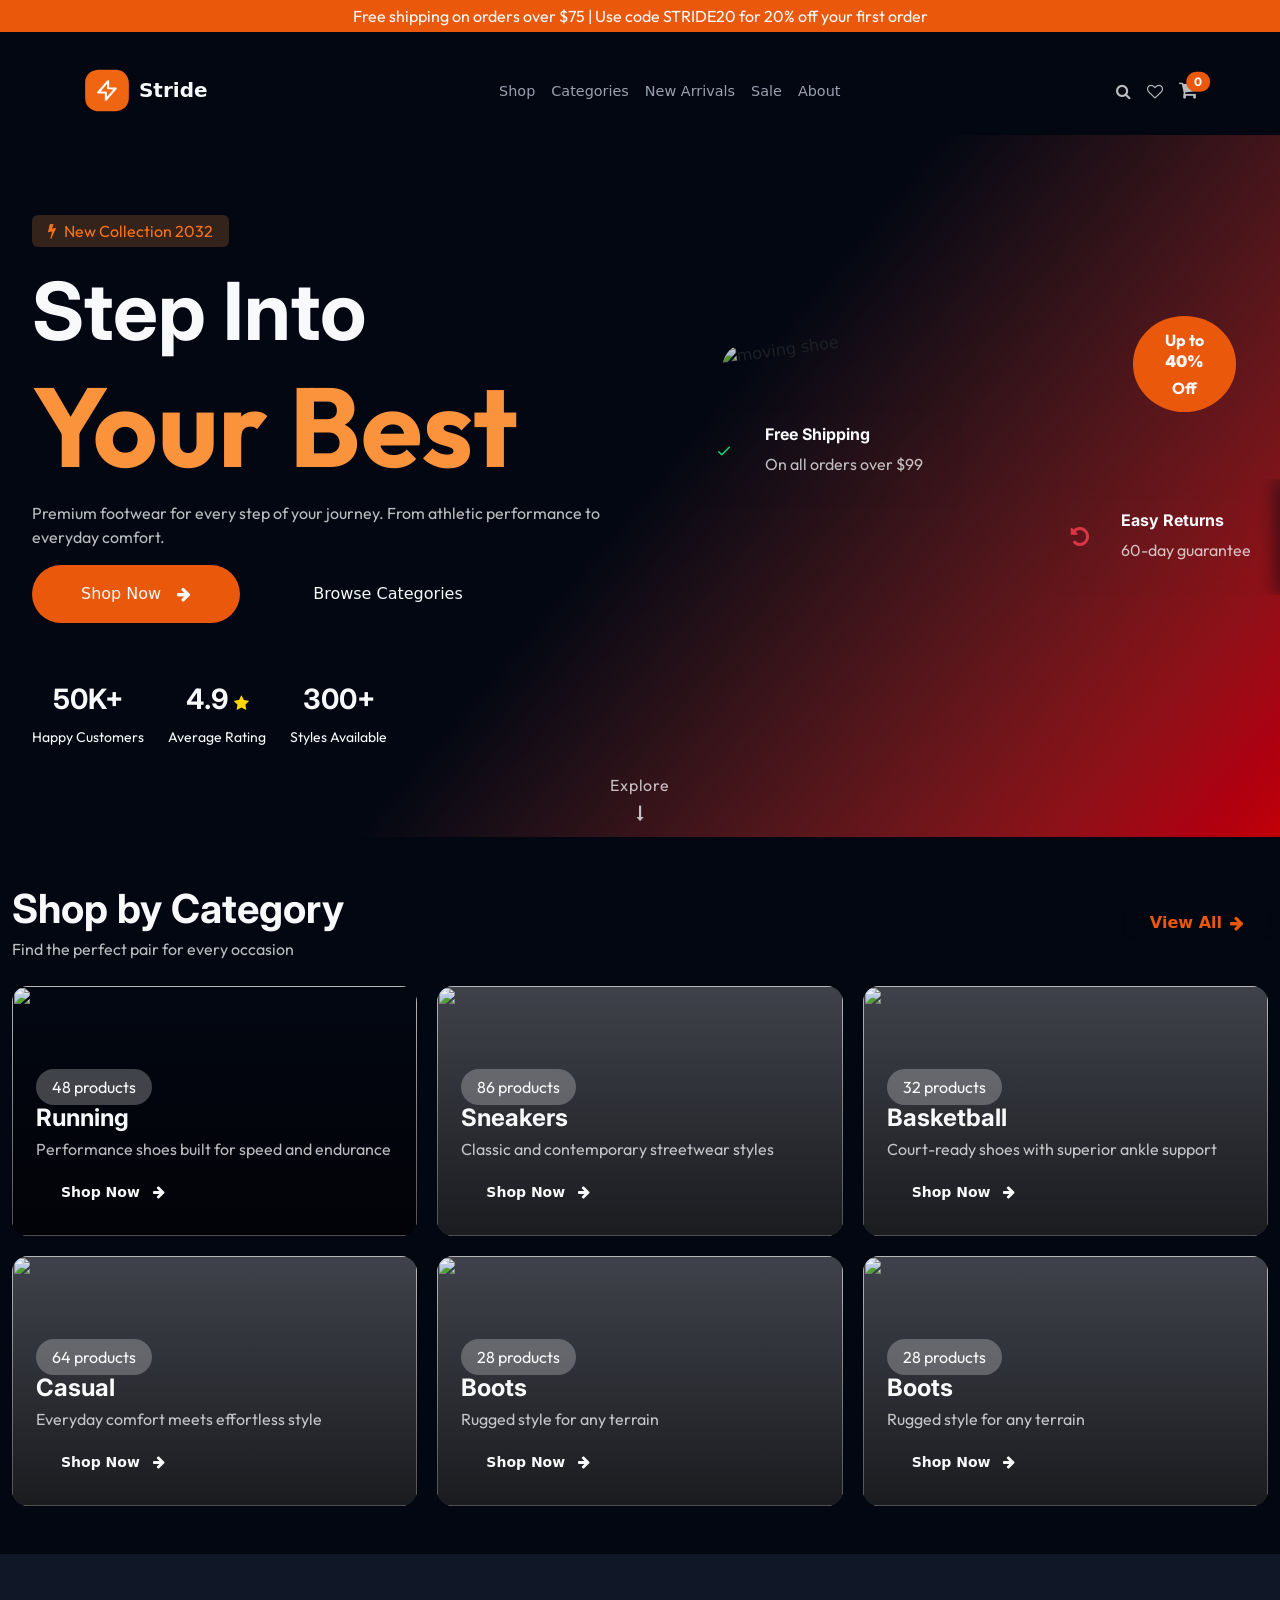
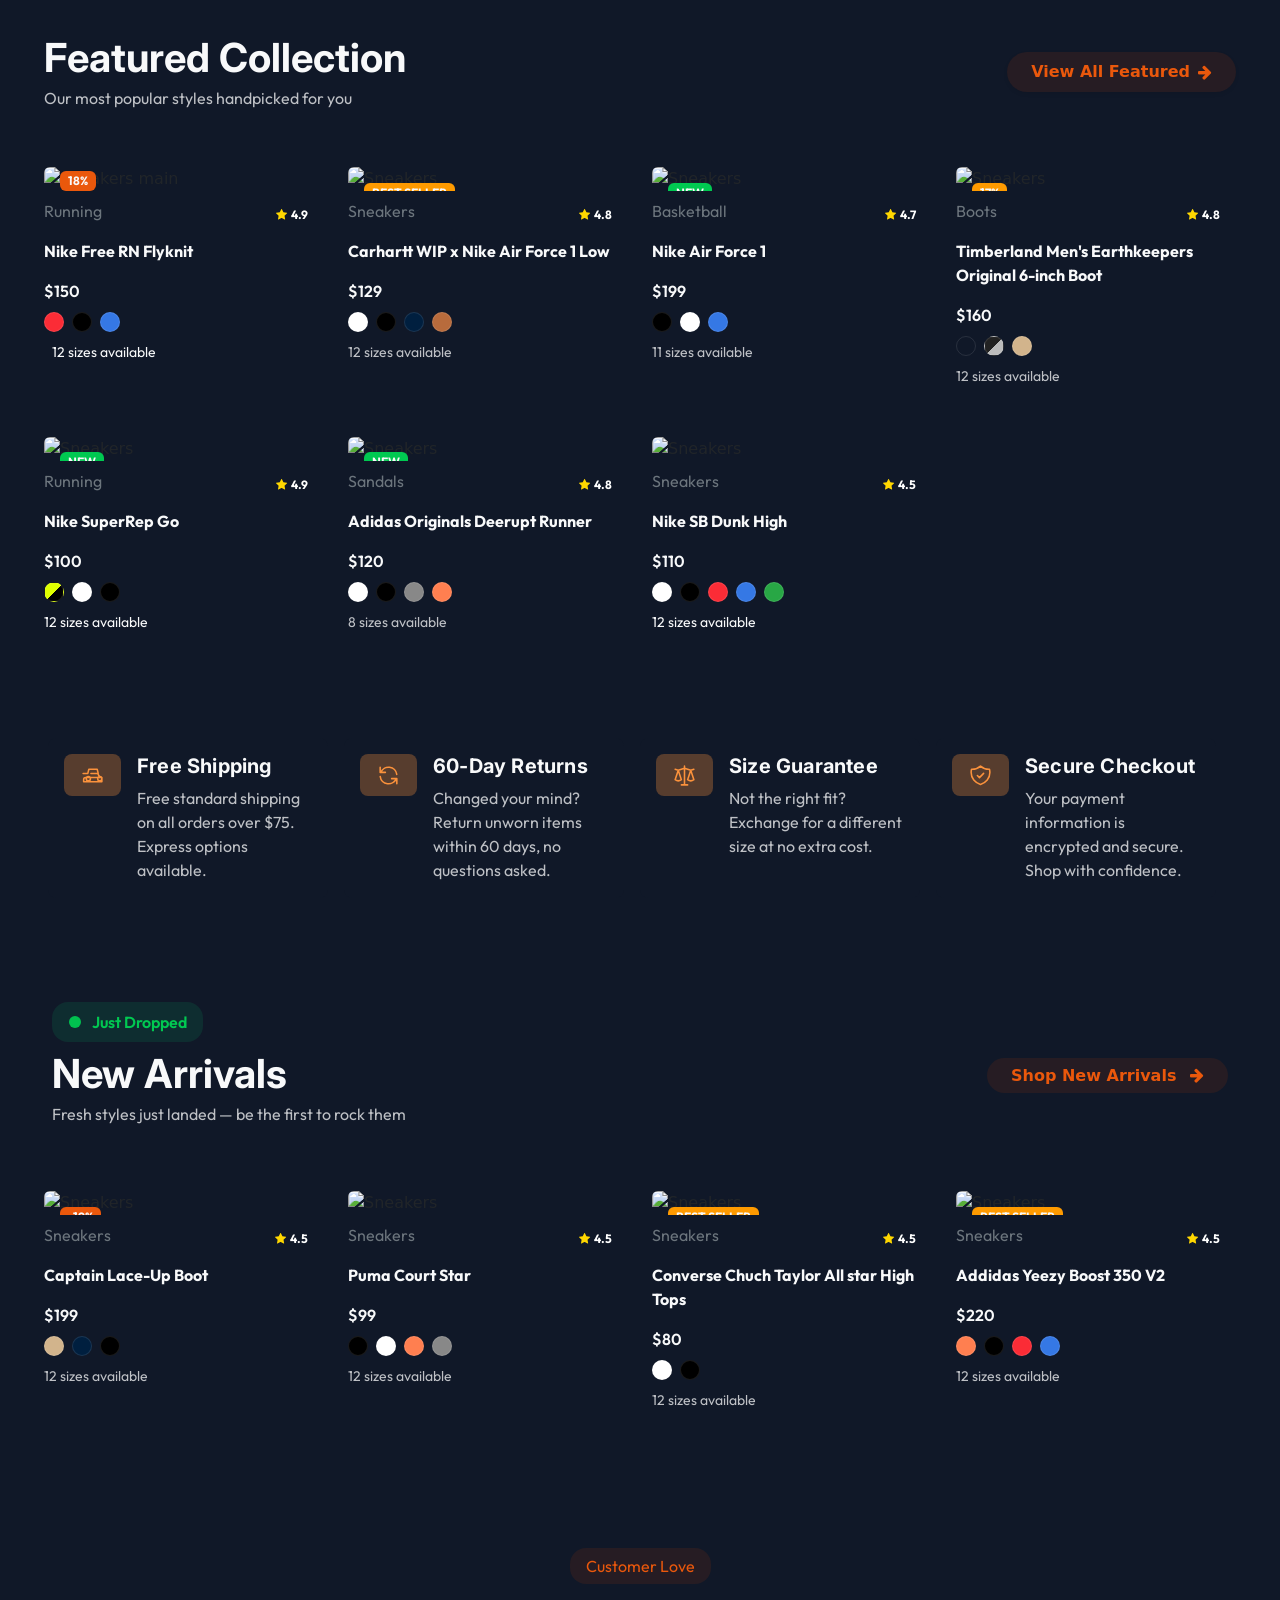
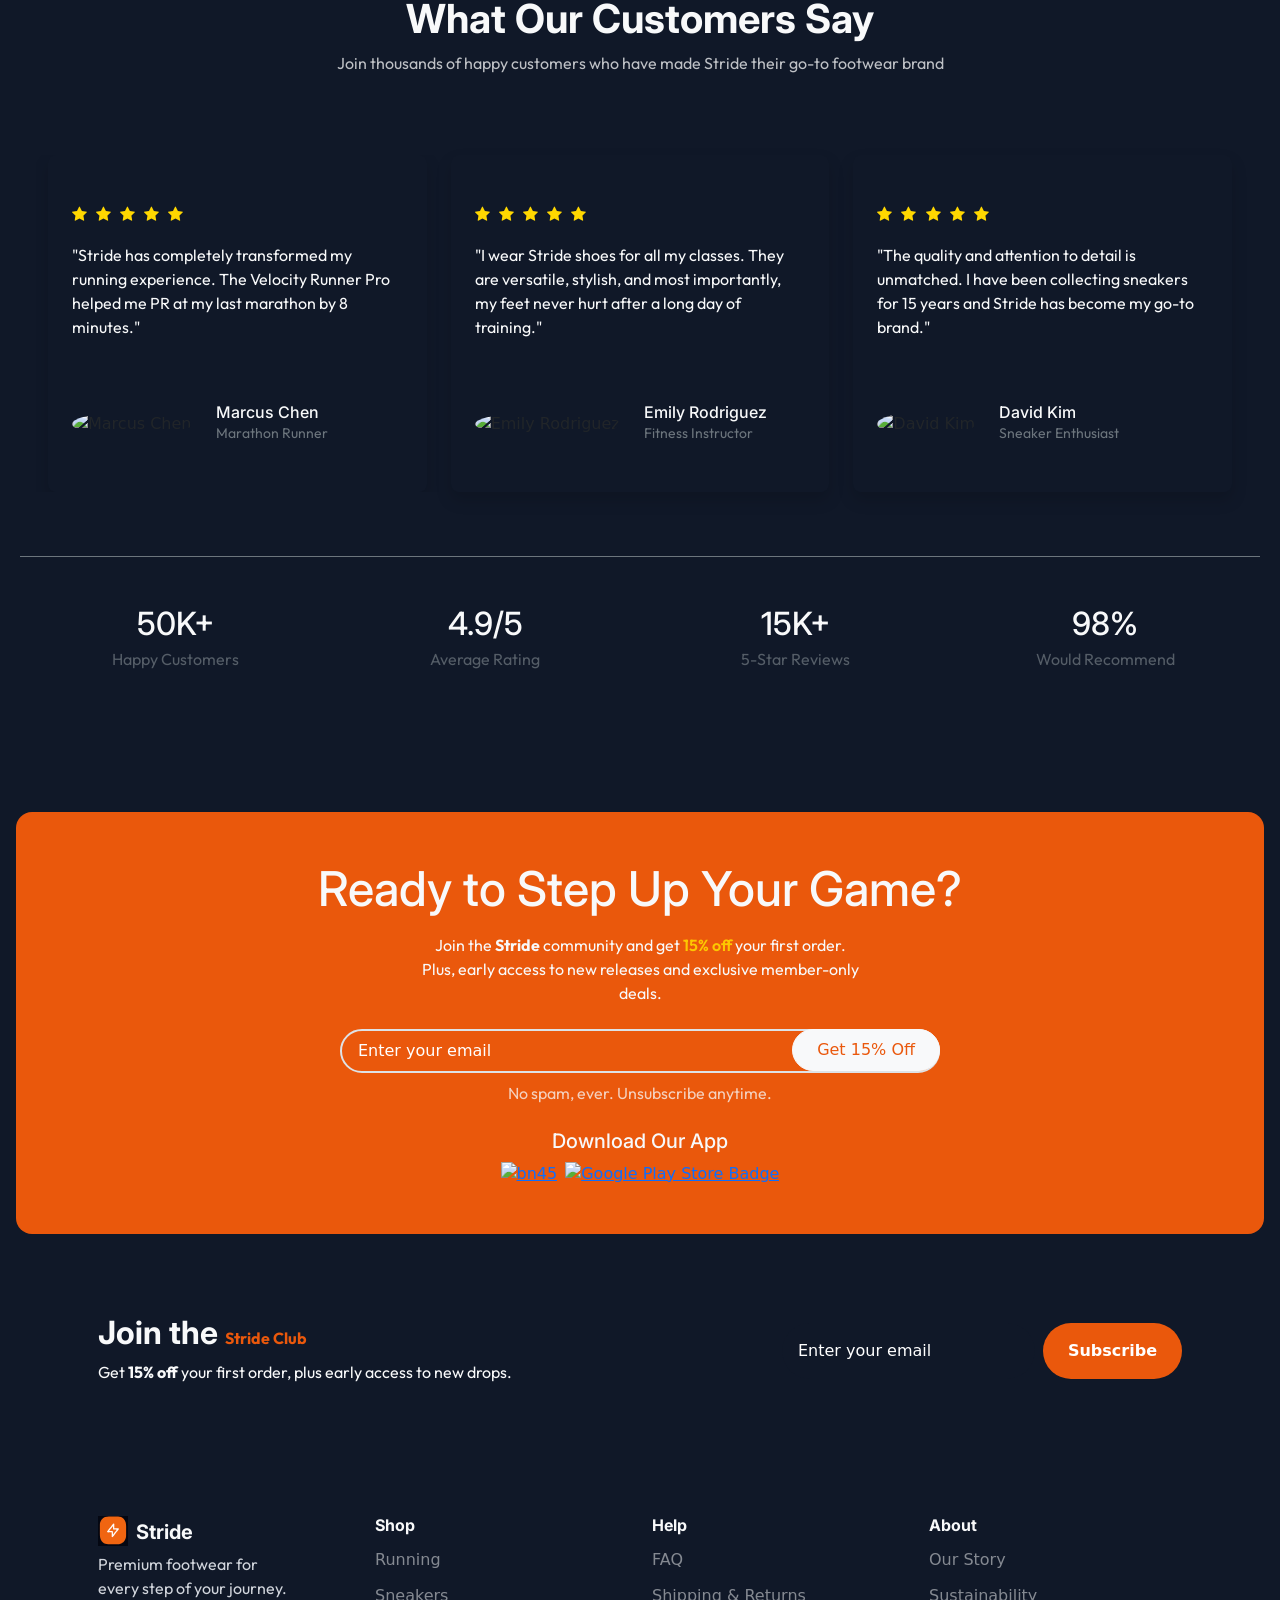
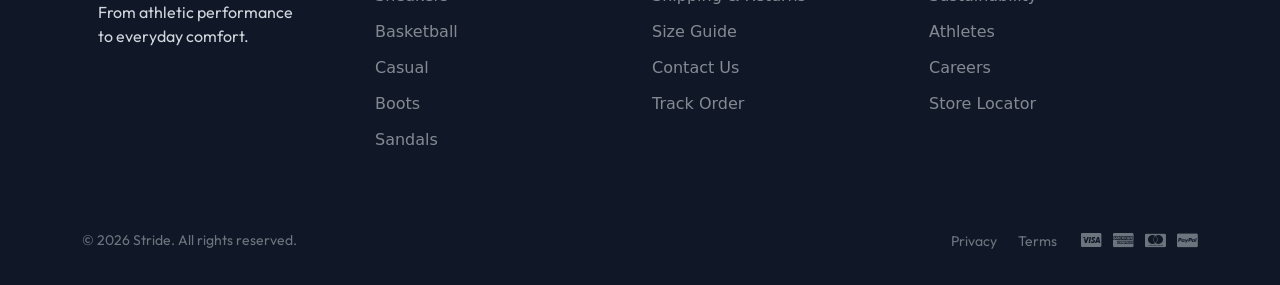
==== commit 2c30b11a: "wishlist is functional all over the website" ====
--- a/index.html
+++ b/index.html
@@ -372,7 +372,8 @@
 
                                 <span class="mt-1 rounded bg-light align-items-center d-flex justify-content-center"
                                     style="padding: 12px 12px;" 
-                                    onclick="window.addToWishlist(${product.id})"
+                                    data-product-id="1"
+                                    onclick="toggleWishlist(1)"
                                     aria-label="Add to wishlist">
                                     <i class="fa fa-heart-o" aria-hidden="true"></i>
                                 </span>
@@ -413,7 +414,10 @@
                                 </button>
 
                                 <span class="mt-1 rounded bg-light align-items-center d-flex justify-content-center"
-                                    style="padding: 12px 12px;" aria-label="Add to wishlist">
+                                    style="padding: 12px 12px;"
+                                    data-product-id="2"
+                                    onclick="toggleWishlist(2)"
+                                    aria-label="Add to wishlist">
                                     <i class="fa fa-heart-o" aria-hidden="true"></i>
                                 </span>
                             </div>
@@ -454,6 +458,8 @@
                                 </button>
 
                                 <span class="mt-1 rounded bg-light align-items-center d-flex justify-content-center"
+                                    data-product-id="3"
+                                    onclick="toggleWishlist(3)"
                                     style="padding: 12px 12px;" aria-label="Add to wishlist">
                                     <i class="fa fa-heart-o" aria-hidden="true"></i>
                                 </span>
@@ -493,7 +499,10 @@
                                 </button>
 
                                 <span class="mt-1 rounded bg-light align-items-center d-flex justify-content-center"
-                                    style="padding: 12px 12px;" aria-label="Add to wishlist">
+                                    style="padding: 12px 12px;"
+                                    data-product-id="4"
+                                    onclick="toggleWishlist(4)"
+                                    aria-label="Add to wishlist">
                                     <i class="fa fa-heart-o" aria-hidden="true"></i>
                                 </span>
                             </div>
@@ -532,7 +541,10 @@
                                 </button>
 
                                 <span class="mt-1 rounded bg-light align-items-center d-flex justify-content-center"
-                                    style="padding: 12px 12px;" aria-label="Add to wishlist">
+                                    style="padding: 12px 12px;"
+                                    data-product-id="5"
+                                    onclick="toggleWishlist(5)"
+                                    aria-label="Add to wishlist">
                                     <i class="fa fa-heart-o" aria-hidden="true"></i>
                                 </span>
                             </div>
@@ -573,7 +585,10 @@
                                 </button>
 
                                 <span class="mt-1 rounded bg-light align-items-center d-flex justify-content-center"
-                                    style="padding: 12px 12px;" aria-label="Add to wishlist">
+                                    style="padding: 12px 12px;" 
+                                    data-product-id="6"
+                                    onclick="toggleWishlist(6)"
+                                    aria-label="Add to wishlist">
                                     <i class="fa fa-heart-o" aria-hidden="true"></i>
                                 </span>
                             </div>
@@ -612,7 +627,10 @@
                                 </button>
 
                                 <span class="mt-1 rounded bg-light align-items-center d-flex justify-content-center"
-                                    style="padding: 12px 12px;" aria-label="Add to wishlist">
+                                    style="padding: 12px 12px;" 
+                                    data-product-id="7"
+                                    onclick="toggleWishlist(7)"
+                                    aria-label="Add to wishlist">
                                     <i class="fa fa-heart-o" aria-hidden="true"></i>
                                 </span>
                             </div>
@@ -771,7 +789,10 @@
                                     </button>
 
                                     <span class="mt-1 rounded bg-light align-items-center d-flex justify-content-center"
-                                        style="padding: 12px 12px;" aria-label="Add to wishlist">
+                                        style="padding: 12px 12px;" 
+                                        data-product-id="13"
+                                        onclick="toggleWishlist(13)" 
+                                        aria-label="Add to wishlist">
                                         <i class="fa fa-heart-o" aria-hidden="true"></i>
                                     </span>
                                 </div>
@@ -808,7 +829,10 @@
                                     </button>
 
                                     <span class="mt-1 rounded bg-light align-items-center d-flex justify-content-center"
-                                        style="padding: 12px 12px;" aria-label="Add to wishlist">
+                                        style="padding: 12px 12px;" 
+                                        data-product-id="11"
+                                        onclick="toggleWishlist(11)" 
+                                        aria-label="Add to wishlist">
                                         <i class="fa fa-heart-o" aria-hidden="true"></i>
                                     </span>
                                 </div>
@@ -838,7 +862,7 @@
                     </div>
                     <div class="col-12 col-sm-3 mb-5">
                         <div class="border border-0">
-                            <div class="collect-img  position-relative overflow-hidden" id="14">
+                            <div class="collect-img position-relative overflow-hidden" id="14">
                                 <span class="badge text-light position-absolute top-0 mt-3 ms-3 z-3"
                                     style="background-color: var(--color-amber-500);">BEST SELLER</span>
                                 <img src="https://images.unsplash.com/photo-1463100099107-aa0980c362e6?w=800&h=1000&fit=crop"
@@ -852,7 +876,10 @@
                                     </button>
 
                                     <span class="mt-1 rounded bg-light align-items-center d-flex justify-content-center"
-                                        style="padding: 12px 12px;" aria-label="Add to wishlist">
+                                        style="padding: 12px 12px;" 
+                                        data-product-id="14"
+                                        onclick="toggleWishlist(14)"
+                                        aria-label="Add to wishlist">
                                         <i class="fa fa-heart-o" aria-hidden="true"></i>
                                     </span>
                                 </div>
@@ -892,7 +919,10 @@
                                     </button>
 
                                     <span class="mt-1 rounded bg-light align-items-center d-flex justify-content-center"
-                                        style="padding: 12px 12px;" aria-label="Add to wishlist">
+                                        style="padding: 12px 12px;" 
+                                        data-product-id="12"
+                                        onclick="toggleWishlist(12)" 
+                                        aria-label="Add to wishlist">
                                         <i class="fa fa-heart-o" aria-hidden="true"></i>
                                     </span>
                                 </div>
@@ -1208,7 +1238,7 @@
         </footer>
         
         <script type="module" src="assets/js/cart.js"></script>
+        <script type="module" src="assets/js/wishlist.js"></script>
         <script src="assets/js/script.js"></script>
-        <script src="assets/js/search.js"></script>
 </body>
 </html>
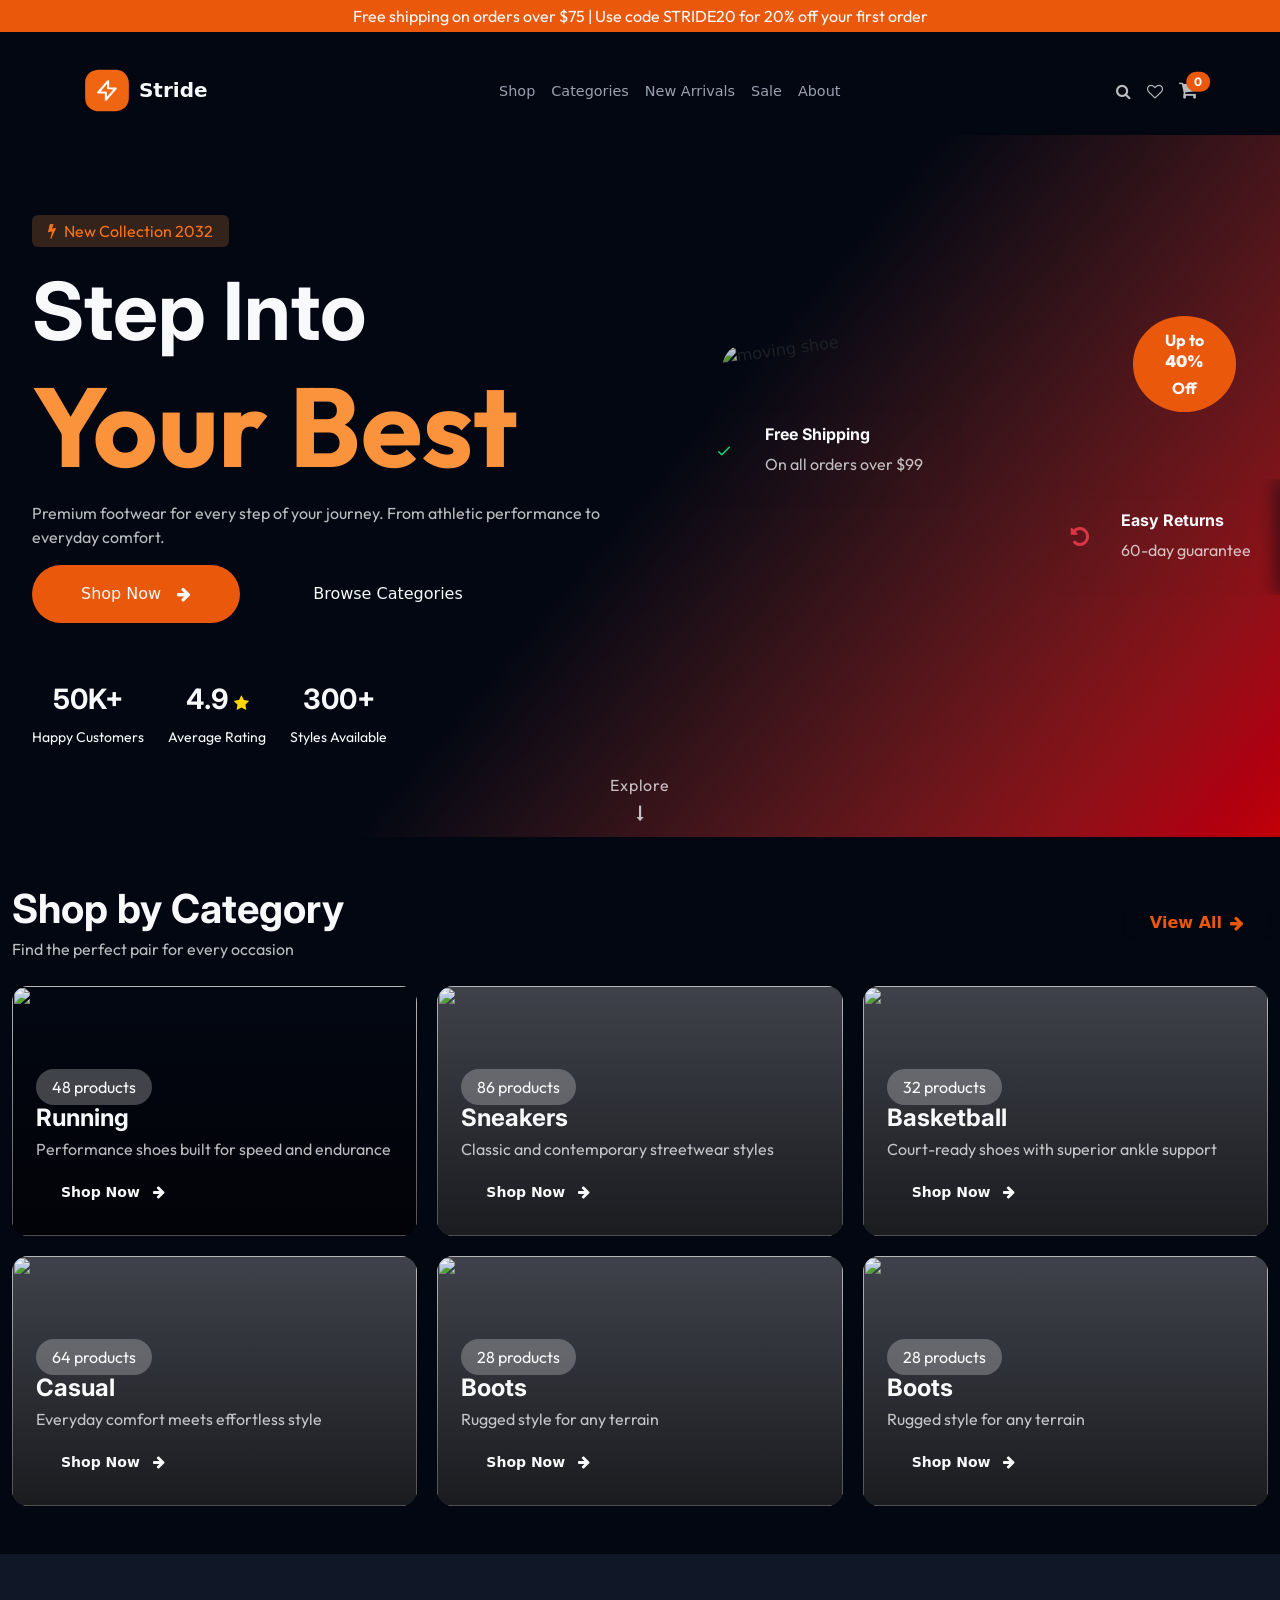
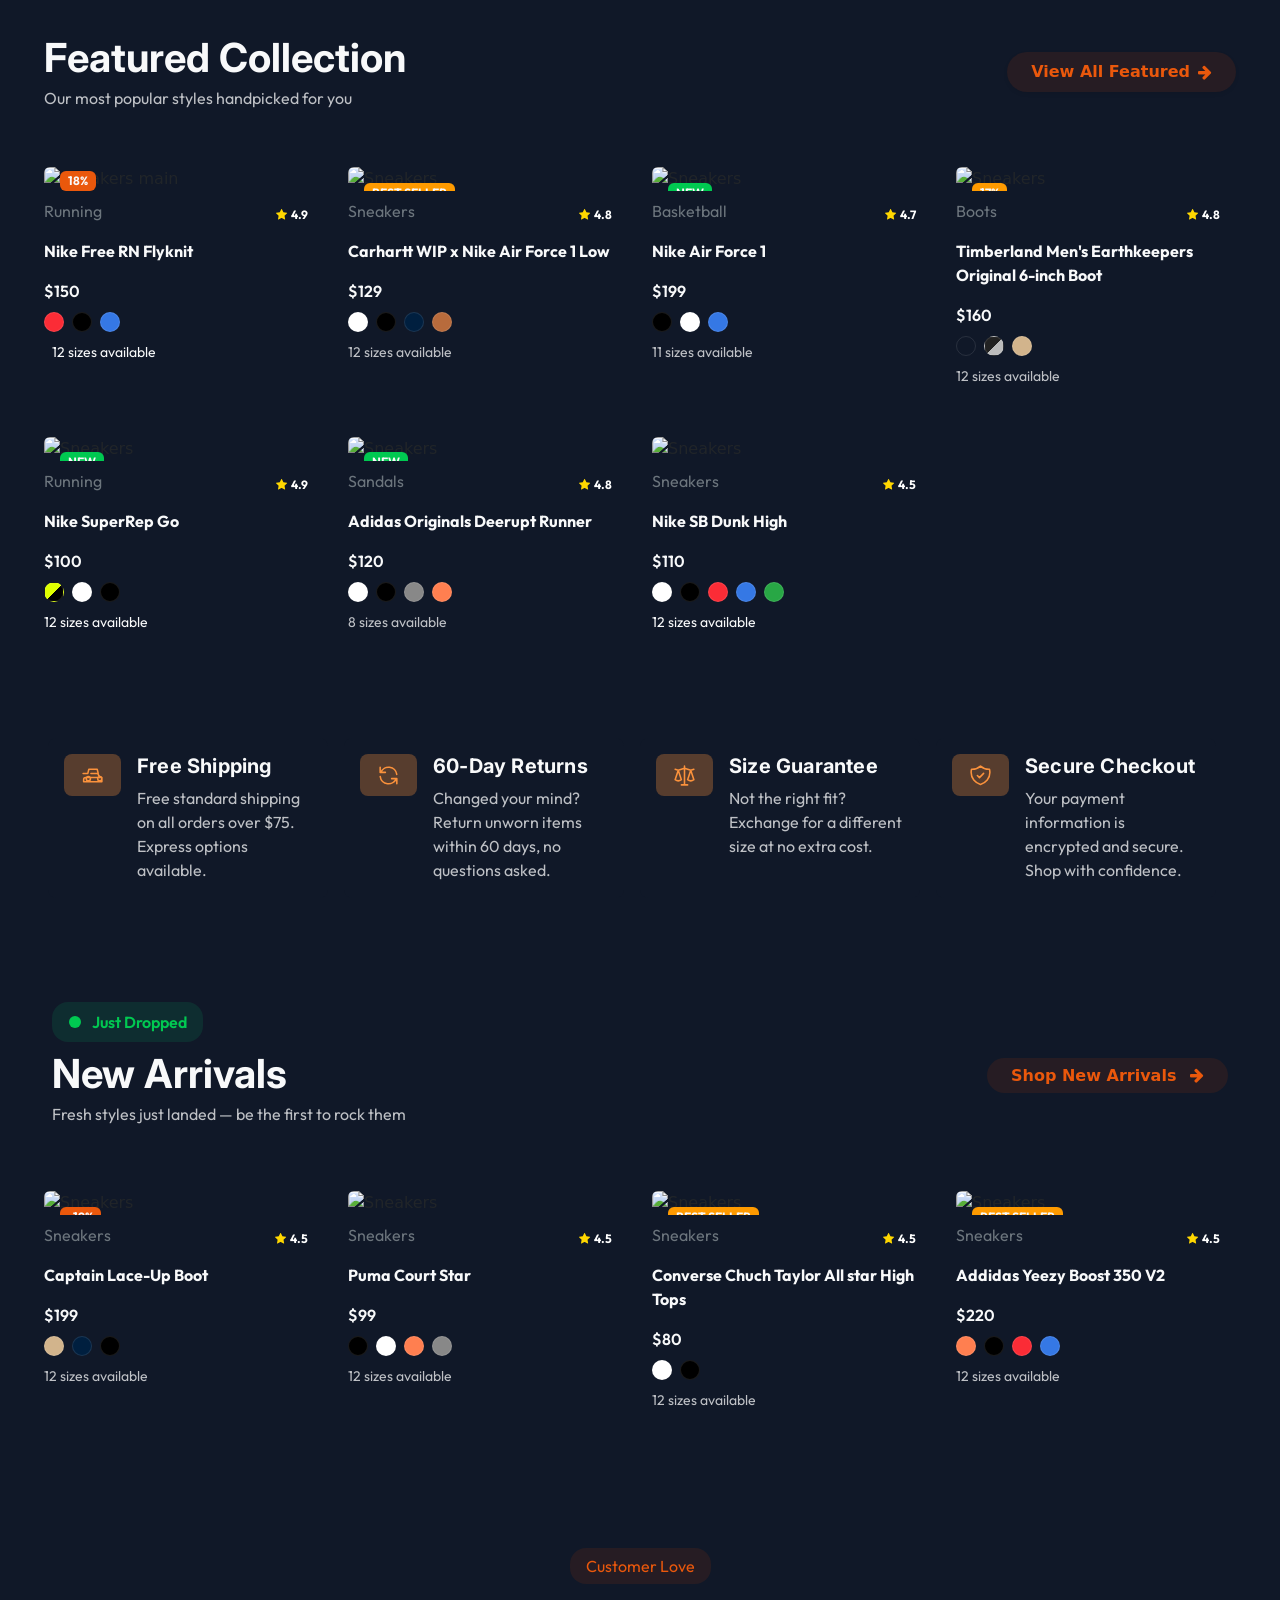
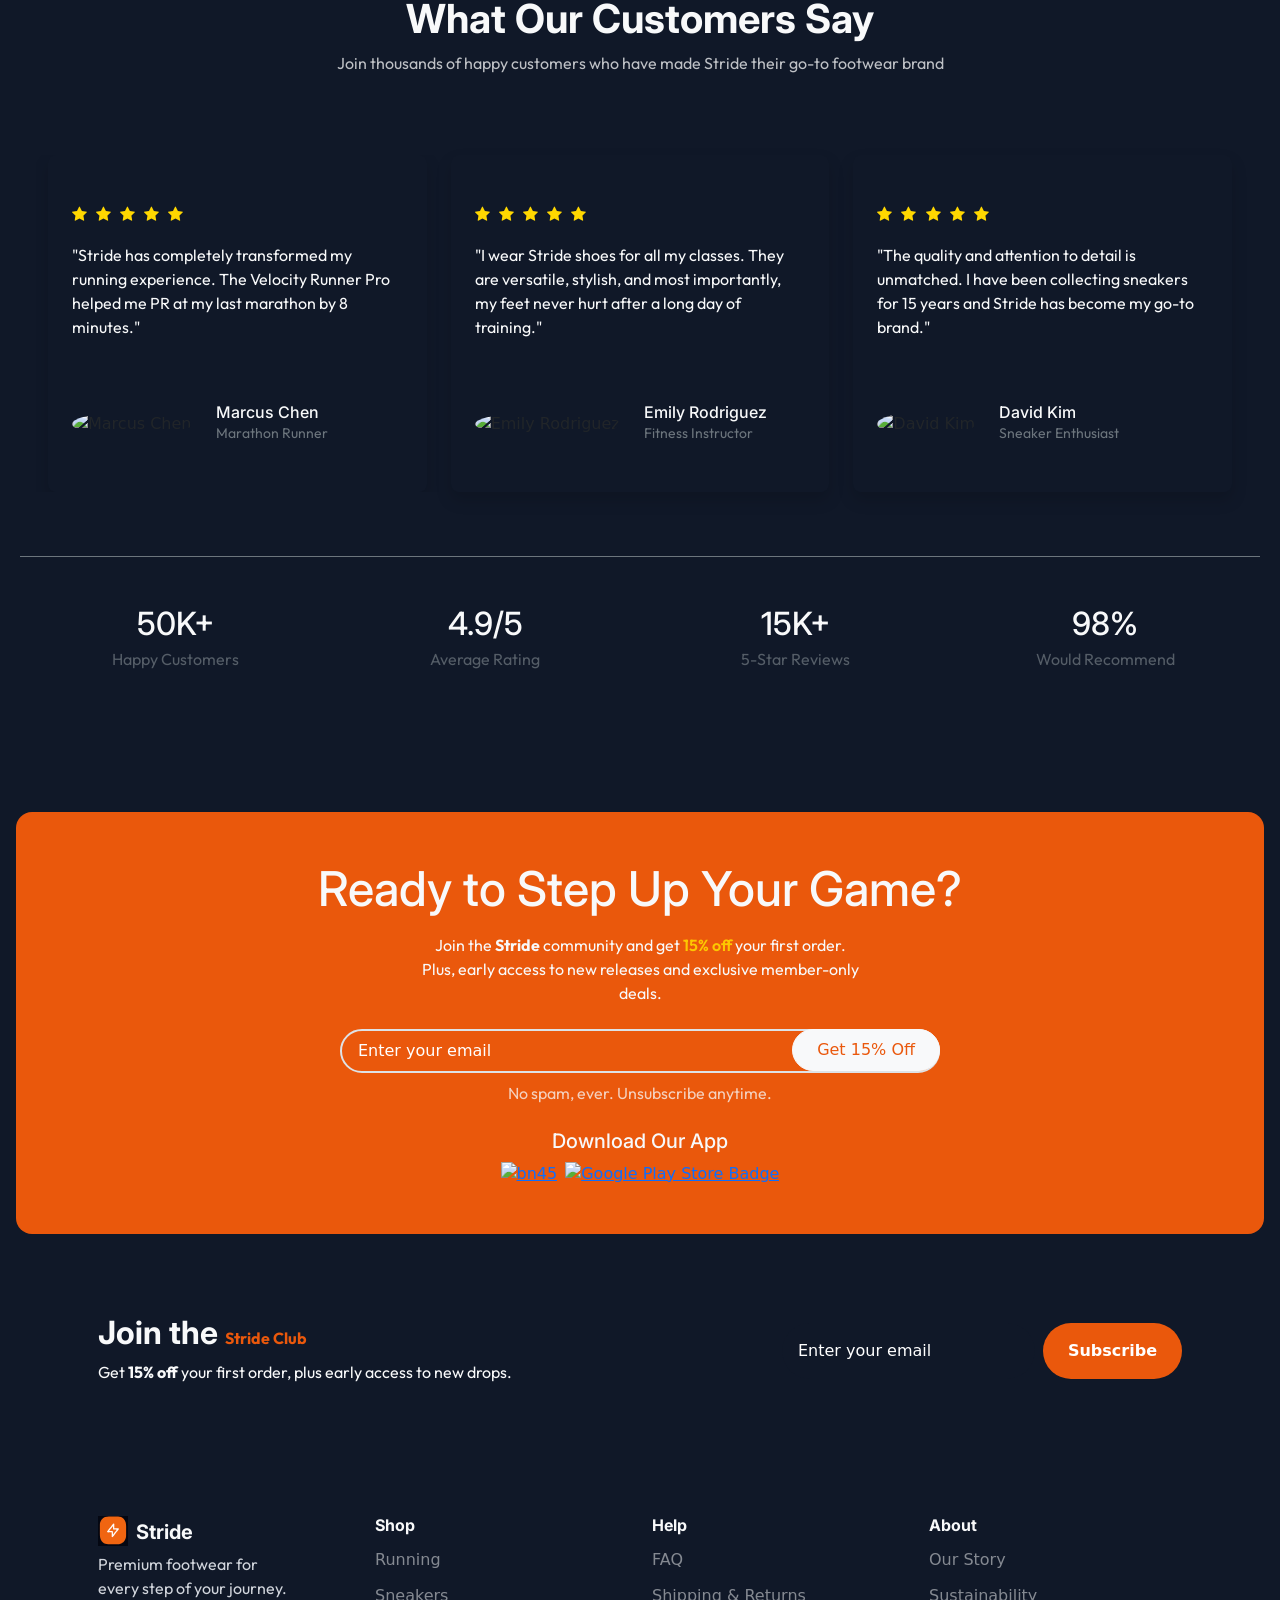
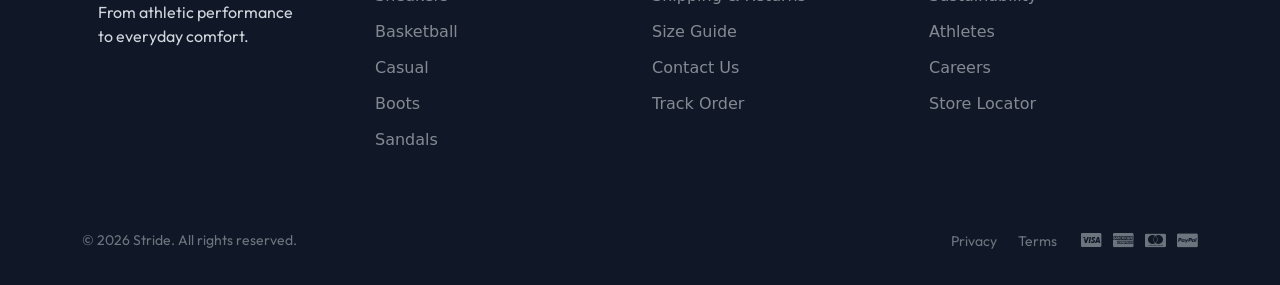
==== commit 3d91b092: "removed random shop of the product" ====
--- a/index.html
+++ b/index.html
@@ -245,10 +245,10 @@
                     <span class="text-light p-2 px-3">48 products</span>
                     <h4 class="fw-bold mt-2 text-light">Running</h4>
                     <p class="mb-2 text-light opacity-75">Performance shoes built for speed and endurance</p>
-                    <button href="#" class="btn btn-sm fw-semibold px-4 py-2 mt-2 rounded-pill text-light" onclick="addToCart(1)">
+                    <a  href="product.html?id=1" class="btn btn-sm fw-semibold px-4 py-2 mt-2 rounded-pill text-light">
                         Shop Now 
                         <i class="fa fa-arrow-right ms-2"></i>
-                    </button>
+                    </a>
                 </div>
             </div>
             <div class="card border border-0  position-relative overflow-hidden rounded-4">
@@ -260,10 +260,10 @@
                     <span class="text-light p-2 px-3">86 products</span>
                     <h4 class="fw-bold mt-2 text-light">Sneakers</h4>
                     <p class="mb-2 text-light opacity-75">Classic and contemporary streetwear styles</p>
-                    <button href="#" class="btn btn-sm fw-semibold px-4 py-2 mt-2 rounded-pill text-light" onclick="addToCart(2)">
+                    <a href="product.html?id=2" class="btn btn-sm fw-semibold px-4 py-2 mt-2 rounded-pill text-light">
                         Shop Now 
                         <i class="fa fa-arrow-right ms-2"></i>
-                    </button>
+                    </a>
                 </div>
             </div>
             <div class="card border border-0  position-relative overflow-hidden rounded-4">
@@ -275,10 +275,10 @@
                     <span class="text-light p-2 px-3">32 products</span>
                     <h4 class="fw-bold mt-2 text-light">Basketball</h4>
                     <p class="mb-2 text-light opacity-75">Court-ready shoes with superior ankle support</p>
-                    <button href="#" class="btn btn-sm fw-semibold px-4 py-2 mt-2 rounded-pill text-light" onclick="addToCart(3)">
+                    <a href="product.html?id=3" class="btn btn-sm fw-semibold px-4 py-2 mt-2 rounded-pill text-light">
                         Shop Now 
                         <i class="fa fa-arrow-right ms-2"></i>
-                    </button>
+                    </a>
                 </div>
 
             </div>
@@ -291,10 +291,10 @@
                     <span class="text-light p-2 px-3">64 products</span>
                     <h4 class="fw-bold mt-2 text-light">Casual</h4>
                     <p class="mb-2 text-light opacity-75">Everyday comfort meets effortless style</p>
-                    <button href="#" class="btn btn-sm fw-semibold px-4 py-2 mt-2 rounded-pill text-light" onclick="addToCart(8)">
+                    <a href="product.html?id=8" class="btn btn-sm fw-semibold px-4 py-2 mt-2 rounded-pill text-light">
                         Shop Now 
                         <i class="fa fa-arrow-right ms-2"></i>
-                    </button>
+                    </a>
                 </div>
             </div>
             <div class="card border border-0  position-relative overflow-hidden rounded-4">
@@ -306,12 +306,11 @@
                     <span class="text-light p-2 px-3">28 products</span>
                     <h4 class="fw-bold mt-2 text-light">Boots</h4>
                     <p class="mb-2 text-light opacity-75">Rugged style for any terrain</p>
-                    <button href="#" class="btn btn-sm fw-semibold px-4 py-2 mt-2 rounded-pill text-light" onclick="addToCart(4)">
+                    <a href="product.html?id=4" class="btn btn-sm fw-semibold px-4 py-2 mt-2 rounded-pill text-light">
                         Shop Now 
                         <i class="fa fa-arrow-right ms-2"></i>
-                    </button>
-                </div>
-
+                    </a>
+                </div>
             </div>
             <div class="card border border-0 position-relative overflow-hidden rounded-4">
                 <div class="card-img bg-transparent">
@@ -322,10 +321,10 @@
                     <span class="text-light p-2 px-3">28 products</span>
                     <h4 class="fw-bold mt-2 text-light">Boots</h4>
                     <p class="mb-2 text-light opacity-75">Rugged style for any terrain</p>
-                    <button href="#" class="btn btn-sm fw-semibold px-4 py-2 mt-2 rounded-pill text-light" onclick="addToCart(9)">
+                    <a href="product.html?id=9" class="btn btn-sm fw-semibold px-4 py-2 mt-2 rounded-pill text-light">
                         Shop Now 
                         <i class="fa fa-arrow-right ms-2"></i>
-                    </button>
+                    </a>
                 </div>
             </div>
         </div>
@@ -363,12 +362,11 @@
                                 alt="Sneakers hover view" class="img-fluid rounded bg-transparent" id="img-replacer"
                                 style="display: none;">
                             <div
-                                class="img-shop  position-absolute bottom-0 start-50 translate-middle-x d-flex align-items-center justify-content-between gap-1 w-100">
-                                <button class="btn bg-light p-2 mt-1 fw-semibold align-items-center d-flex justify-content-center gap-2 w-100"
-                                    onclick="addToCart(1)">
+                                class="img-shop position-absolute bottom-0 start-50 translate-middle-x d-flex align-items-center justify-content-between gap-1 w-100">
+                                <a href="product.html?id=1" class="btn bg-light p-2 mt-1 fw-semibold align-items-center d-flex justify-content-center gap-2 w-100 text-decoration-none">
                                     <i class="fa fa-shopping-cart text-dark" aria-hidden="true"></i>
                                     <span>Shop Now</span>
-                                </button>
+                                </a>
 
                                 <span class="mt-1 rounded bg-light align-items-center d-flex justify-content-center"
                                     style="padding: 12px 12px;" 
@@ -406,12 +404,11 @@
                             <img src="https://images.unsplash.com/photo-1549298916-b41d501d3772?w=800&h=1000&fit=crop"
                                 alt="Sneakers" class="img-fluid rounded bg-transparent">
                             <div
-                                class="img-shop  position-absolute bottom-0 start-50 translate-middle-x d-flex align-items-center justify-content-between gap-1 w-100">
-                                <button class="btn bg-light p-2 mt-1 fw-semibold align-items-center d-flex justify-content-center gap-2 w-100"
-                                    onclick="addToCart(2)">
+                                class="img-shop position-absolute bottom-0 start-50 translate-middle-x d-flex align-items-center justify-content-between gap-1 w-100">
+                                <a href="product.html?id=2" class="btn bg-light p-2 mt-1 fw-semibold align-items-center d-flex justify-content-center gap-2 w-100 text-decoration-none">
                                     <i class="fa fa-shopping-cart text-dark" aria-hidden="true"></i>
                                     <span>Shop Now</span>
-                                </button>
+                                </a>
 
                                 <span class="mt-1 rounded bg-light align-items-center d-flex justify-content-center"
                                     style="padding: 12px 12px;"
@@ -451,16 +448,16 @@
                                 alt="Sneakers" class="img-fluid rounded bg-transparent">
                             <div
                                 class="img-shop  position-absolute bottom-0 start-50 translate-middle-x d-flex align-items-center justify-content-between gap-1 w-100">
-                                <button class="btn bg-light p-2 mt-1 fw-semibold align-items-center d-flex justify-content-center gap-2 w-100"
-                                    onclick="addToCart(3)">
+                                <a href="product.html?id=3" class="btn bg-light p-2 mt-1 fw-semibold align-items-center d-flex justify-content-center gap-2 w-100">
                                     <i class="fa fa-shopping-cart text-dark" aria-hidden="true"></i>
                                     <span>Shop Now</span>
-                                </button>
+                                </a>
 
                                 <span class="mt-1 rounded bg-light align-items-center d-flex justify-content-center"
+                                    style="padding: 12px 12px;"     
                                     data-product-id="3"
                                     onclick="toggleWishlist(3)"
-                                    style="padding: 12px 12px;" aria-label="Add to wishlist">
+                                    aria-label="Add to wishlist">
                                     <i class="fa fa-heart-o" aria-hidden="true"></i>
                                 </span>
                             </div>
@@ -492,11 +489,10 @@
                                 alt="Sneakers" class="img-fluid rounded bg-transparent">
                             <div
                                 class="img-shop  position-absolute bottom-0 start-50 translate-middle-x d-flex align-items-center justify-content-between gap-1 w-100">
-                                <button class="btn bg-light p-2 mt-1 fw-semibold align-items-center d-flex justify-content-center gap-2 w-100"
-                                    onclick="addToCart(4)">
+                                <a href="product.html?id=4" class="btn bg-light p-2 mt-1 fw-semibold align-items-center d-flex justify-content-center gap-2 w-100">
                                     <i class="fa fa-shopping-cart text-dark" aria-hidden="true"></i>
                                     <span>Shop Now</span>
-                                </button>
+                                </a>
 
                                 <span class="mt-1 rounded bg-light align-items-center d-flex justify-content-center"
                                     style="padding: 12px 12px;"
@@ -534,11 +530,10 @@
                                 alt="Sneakers" class="img-fluid rounded bg-transparent">
                             <div
                                 class="img-shop  position-absolute bottom-0 start-50 translate-middle-x d-flex align-items-center justify-content-between gap-1 w-100">
-                                <button class="btn bg-light p-2 mt-1 fw-semibold align-items-center d-flex justify-content-center gap-2 w-100"
-                                    onclick="addToCart(5)">
+                                <a href="product.html?id=5" class="btn bg-light p-2 mt-1 fw-semibold align-items-center d-flex justify-content-center gap-2 w-100">
                                     <i class="fa fa-shopping-cart text-dark" aria-hidden="true"></i>
                                     <span>Shop Now</span>
-                                </button>
+                                </a>
 
                                 <span class="mt-1 rounded bg-light align-items-center d-flex justify-content-center"
                                     style="padding: 12px 12px;"
@@ -578,11 +573,10 @@
                                 alt="Sneakers" class="img-fluid rounded bg-transparent">
                             <div
                                 class="img-shop  position-absolute bottom-0 start-50 translate-middle-x d-flex align-items-center justify-content-between gap-1 w-100">
-                                <button class="btn bg-light p-2 mt-1 fw-semibold align-items-center d-flex justify-content-center gap-2 w-100"
-                                    onclick="addToCart(6)">
+                                <a href="product.html?id=6" class="btn bg-light p-2 mt-1 fw-semibold align-items-center d-flex justify-content-center gap-2 w-100">
                                     <i class="fa fa-shopping-cart text-dark" aria-hidden="true"></i>
                                     <span>Shop Now</span>
-                                </button>
+                                </a>
 
                                 <span class="mt-1 rounded bg-light align-items-center d-flex justify-content-center"
                                     style="padding: 12px 12px;" 
@@ -620,11 +614,10 @@
                                 alt="Sneakers" class="img-fluid rounded bg-transparent">
                             <div
                                 class="img-shop  position-absolute bottom-0 start-50 translate-middle-x d-flex align-items-center justify-content-between gap-1 w-100">
-                                <button class="btn bg-light p-2 mt-1 fw-semibold align-items-center d-flex justify-content-center gap-2 w-100"
-                                    onclick="addToCart(7)">
+                                <a href="product.html?id=7" class="btn bg-light p-2 mt-1 fw-semibold align-items-center d-flex justify-content-center gap-2 w-100">
                                     <i class="fa fa-shopping-cart text-dark" aria-hidden="true"></i>
                                     <span>Shop Now</span>
-                                </button>
+                                </a>
 
                                 <span class="mt-1 rounded bg-light align-items-center d-flex justify-content-center"
                                     style="padding: 12px 12px;" 
@@ -782,11 +775,10 @@
                                     alt="Sneakers" class="img-fluid rounded bg-transparent">
                                 <div
                                     class="img-shop  position-absolute bottom-0 start-50 translate-middle-x d-flex align-items-center justify-content-between gap-1 w-100">
-                                    <button class="btn bg-light p-2 mt-1 fw-semibold align-items-center d-flex justify-content-center gap-2 w-100"
-                                        onclick="addToCart(13)">
+                                    <a href="product.html?id=13" class="btn bg-light p-2 mt-1 fw-semibold align-items-center d-flex justify-content-center gap-2 w-100">
                                         <i class="fa fa-shopping-cart text-dark" aria-hidden="true"></i>
                                         <span>Shop Now</span>
-                                    </button>
+                                    </a>
 
                                     <span class="mt-1 rounded bg-light align-items-center d-flex justify-content-center"
                                         style="padding: 12px 12px;" 
@@ -822,11 +814,10 @@
                                     alt="Sneakers" class="img-fluid rounded bg-transparent">
                                 <div
                                     class="img-shop  position-absolute bottom-0 start-50 translate-middle-x d-flex align-items-center justify-content-between gap-1 w-100">
-                                    <button class="btn bg-light p-2 mt-1 fw-semibold align-items-center d-flex justify-content-center gap-2 w-100"
-                                        onclick="addToCart(11)">
+                                    <a href="product.html?id=11" class="btn bg-light p-2 mt-1 fw-semibold align-items-center d-flex justify-content-center gap-2 w-100">
                                         <i class="fa fa-shopping-cart text-dark" aria-hidden="true"></i>
                                         <span>Shop Now</span>
-                                    </button>
+                                    </a>
 
                                     <span class="mt-1 rounded bg-light align-items-center d-flex justify-content-center"
                                         style="padding: 12px 12px;" 
@@ -869,11 +860,10 @@
                                     alt="Sneakers" class="img-fluid rounded bg-transparent">
                                 <div
                                     class="img-shop  position-absolute bottom-0 start-50 translate-middle-x d-flex align-items-center justify-content-between gap-1 w-100">
-                                    <button class="btn bg-light p-2 mt-1 fw-semibold align-items-center d-flex justify-content-center gap-2 w-100"
-                                        onclick="addToCart(14)">
+                                    <a href="product.html?id=14" class="btn bg-light p-2 mt-1 fw-semibold align-items-center d-flex justify-content-center gap-2 w-100">
                                         <i class="fa fa-shopping-cart text-dark" aria-hidden="true"></i>
                                         <span>Shop Now</span>
-                                    </button>
+                                    </a>
 
                                     <span class="mt-1 rounded bg-light align-items-center d-flex justify-content-center"
                                         style="padding: 12px 12px;" 
@@ -912,11 +902,10 @@
                                     alt="Sneakers" class="img-fluid rounded bg-transparent">
                                 <div
                                     class="img-shop  position-absolute bottom-0 start-50 translate-middle-x d-flex align-items-center justify-content-between gap-1 w-100">
-                                    <button class="btn bg-light p-2 mt-1 fw-semibold align-items-center d-flex justify-content-center gap-2 w-100"
-                                        onclick="addToCart(12)">
+                                    <a href="product.html?id=12" class="btn bg-light p-2 mt-1 fw-semibold align-items-center d-flex justify-content-center gap-2 w-100">
                                         <i class="fa fa-shopping-cart text-dark" aria-hidden="true"></i>
                                         <span>Shop Now</span>
-                                    </button>
+                                    </a>
 
                                     <span class="mt-1 rounded bg-light align-items-center d-flex justify-content-center"
                                         style="padding: 12px 12px;" 
@@ -1238,6 +1227,7 @@
         </footer>
         
         <script type="module" src="assets/js/cart.js"></script>
+        <script type="module" src="assets/js/product.js"></script>
         <script type="module" src="assets/js/wishlist.js"></script>
         <script src="assets/js/script.js"></script>
 </body>
--- a/assets/CSS/style.css
+++ b/assets/CSS/style.css
@@ -366,6 +366,7 @@
     white-space: nowrap;
 }
 
+
 .border:hover .collect-img img {
     transform: scale(1.05);
 }
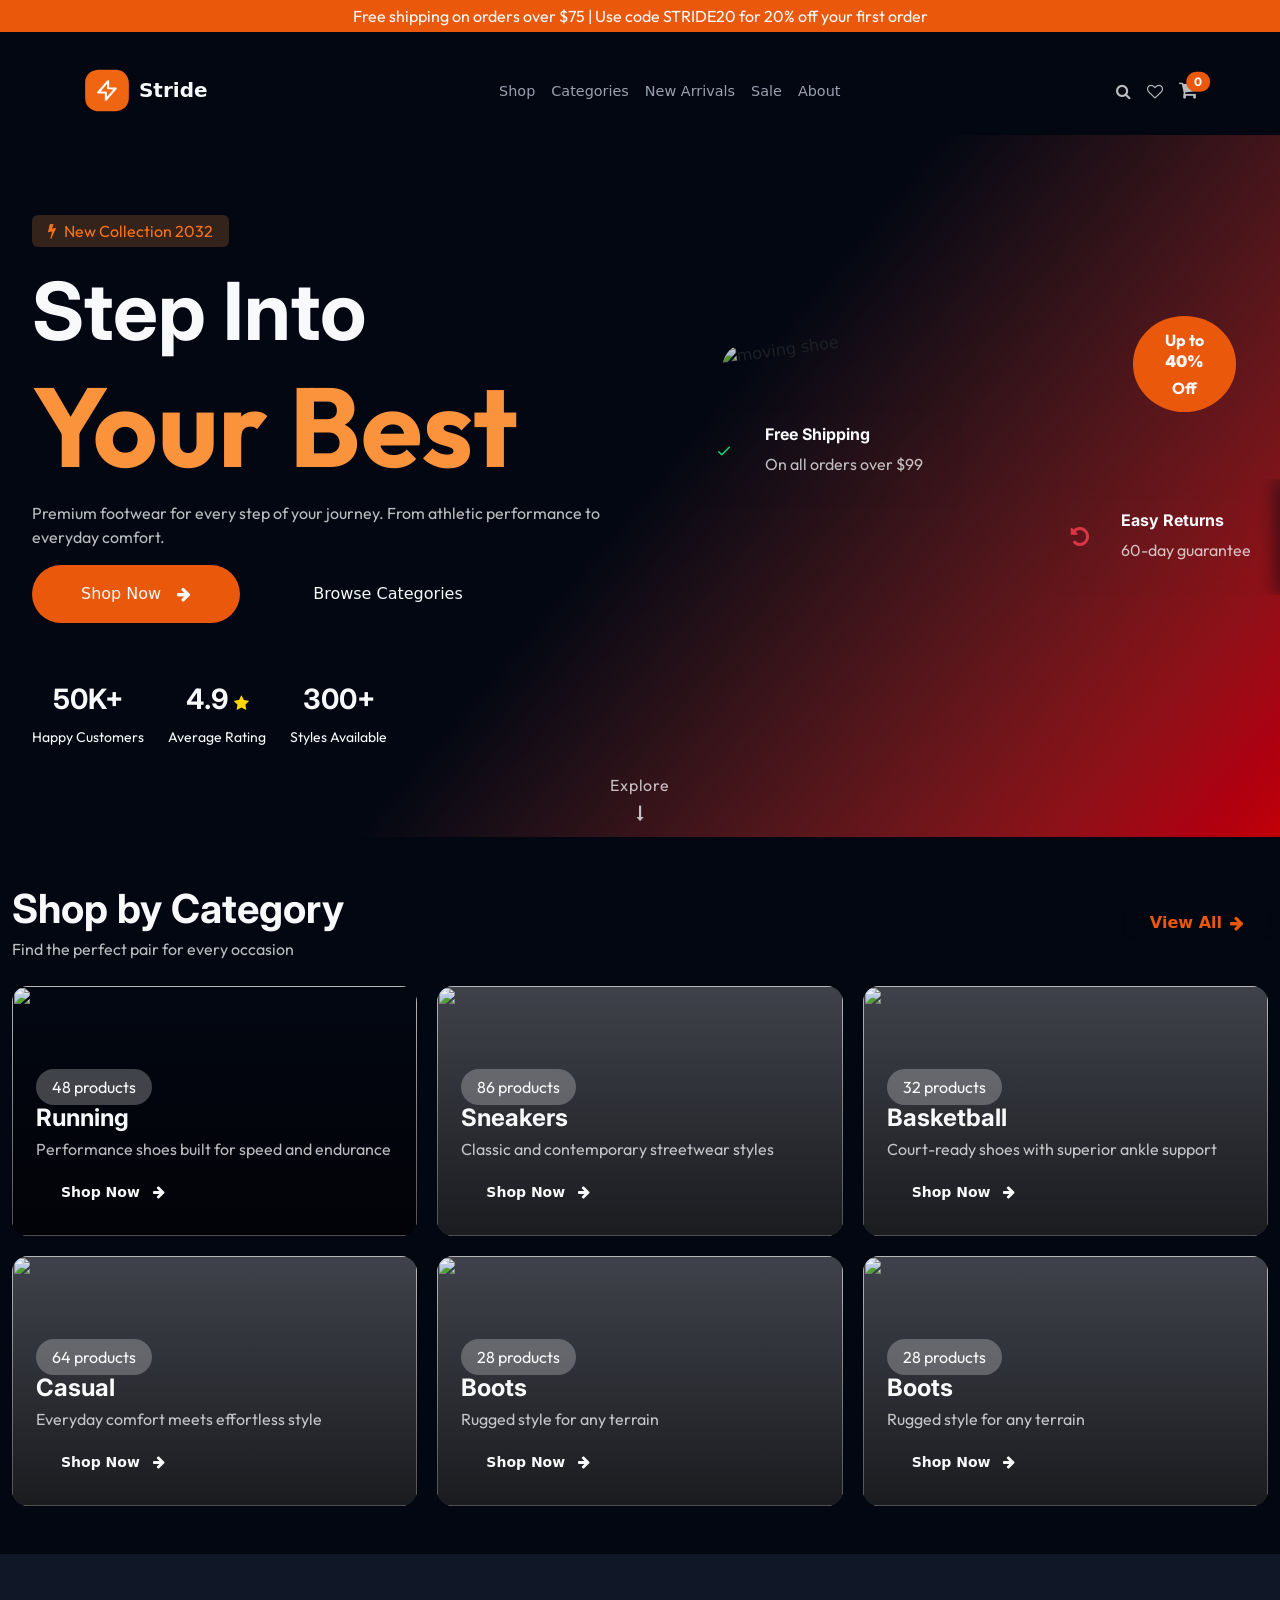
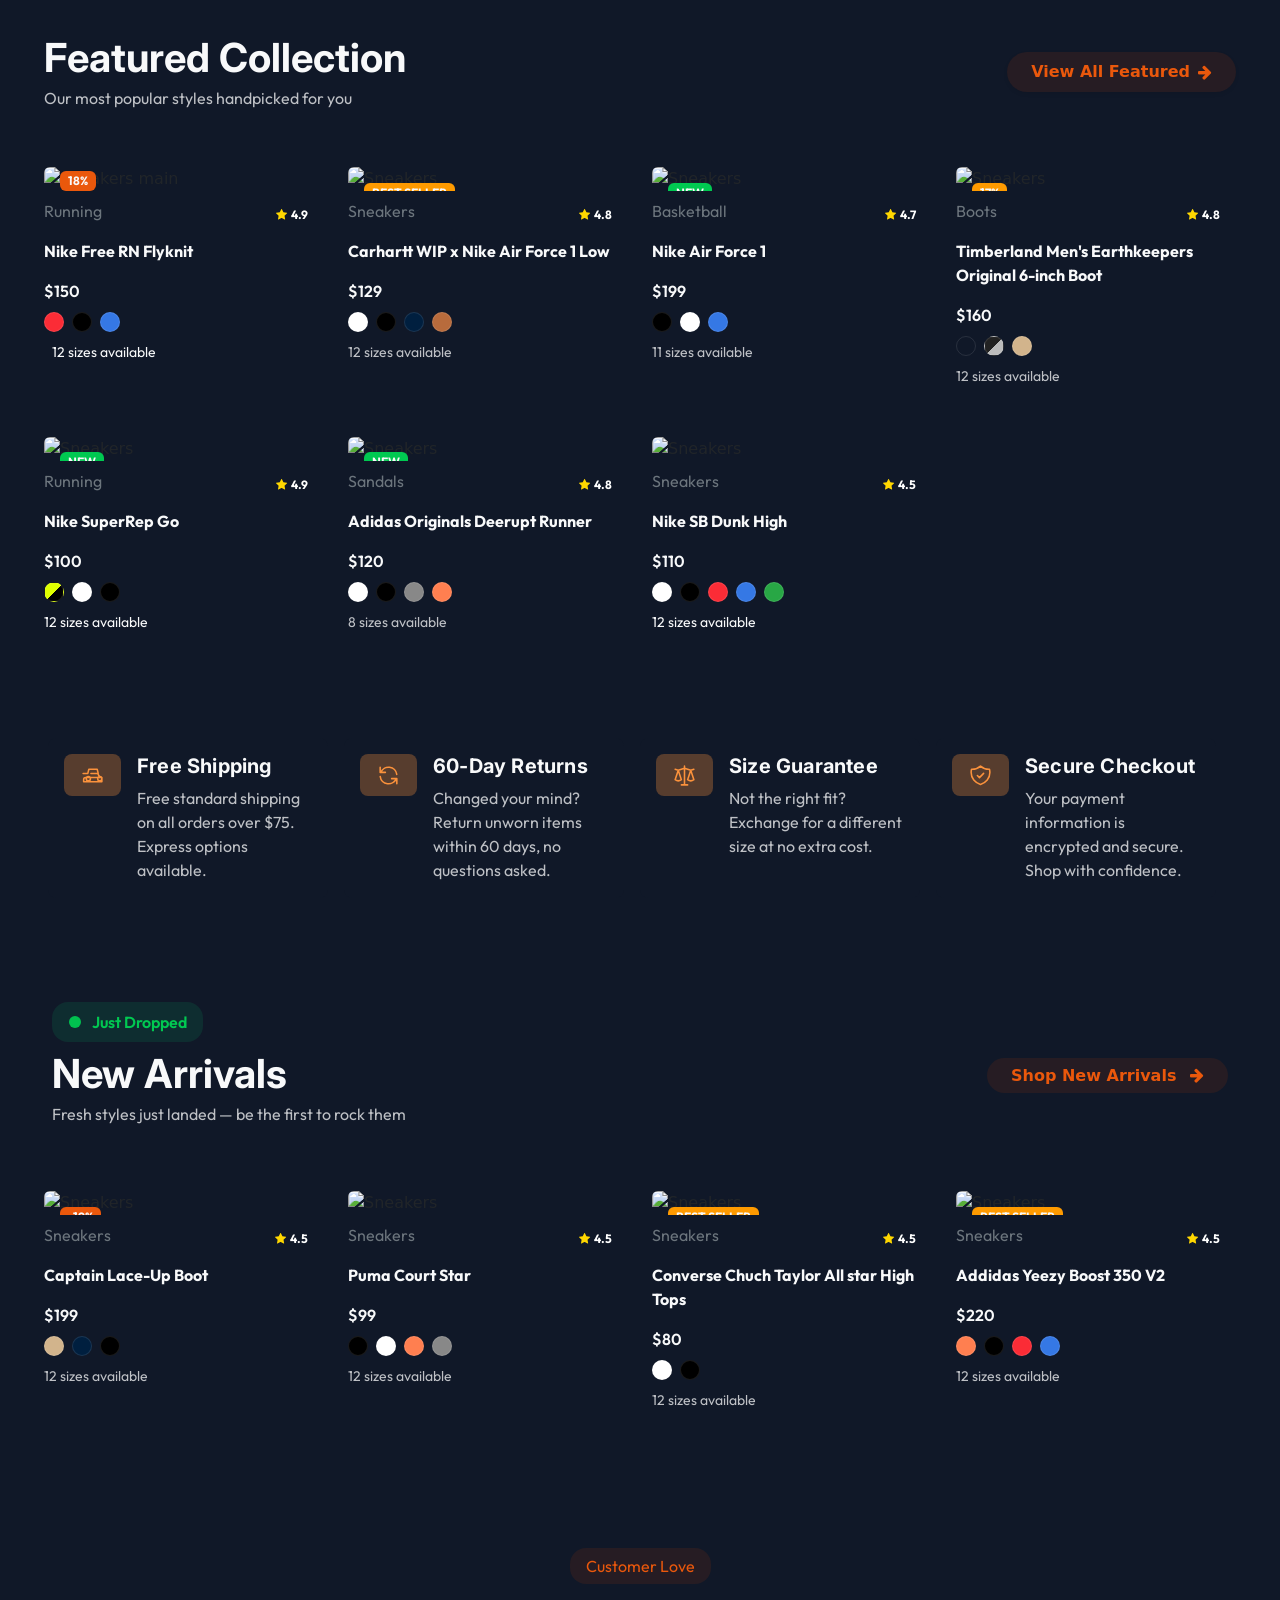
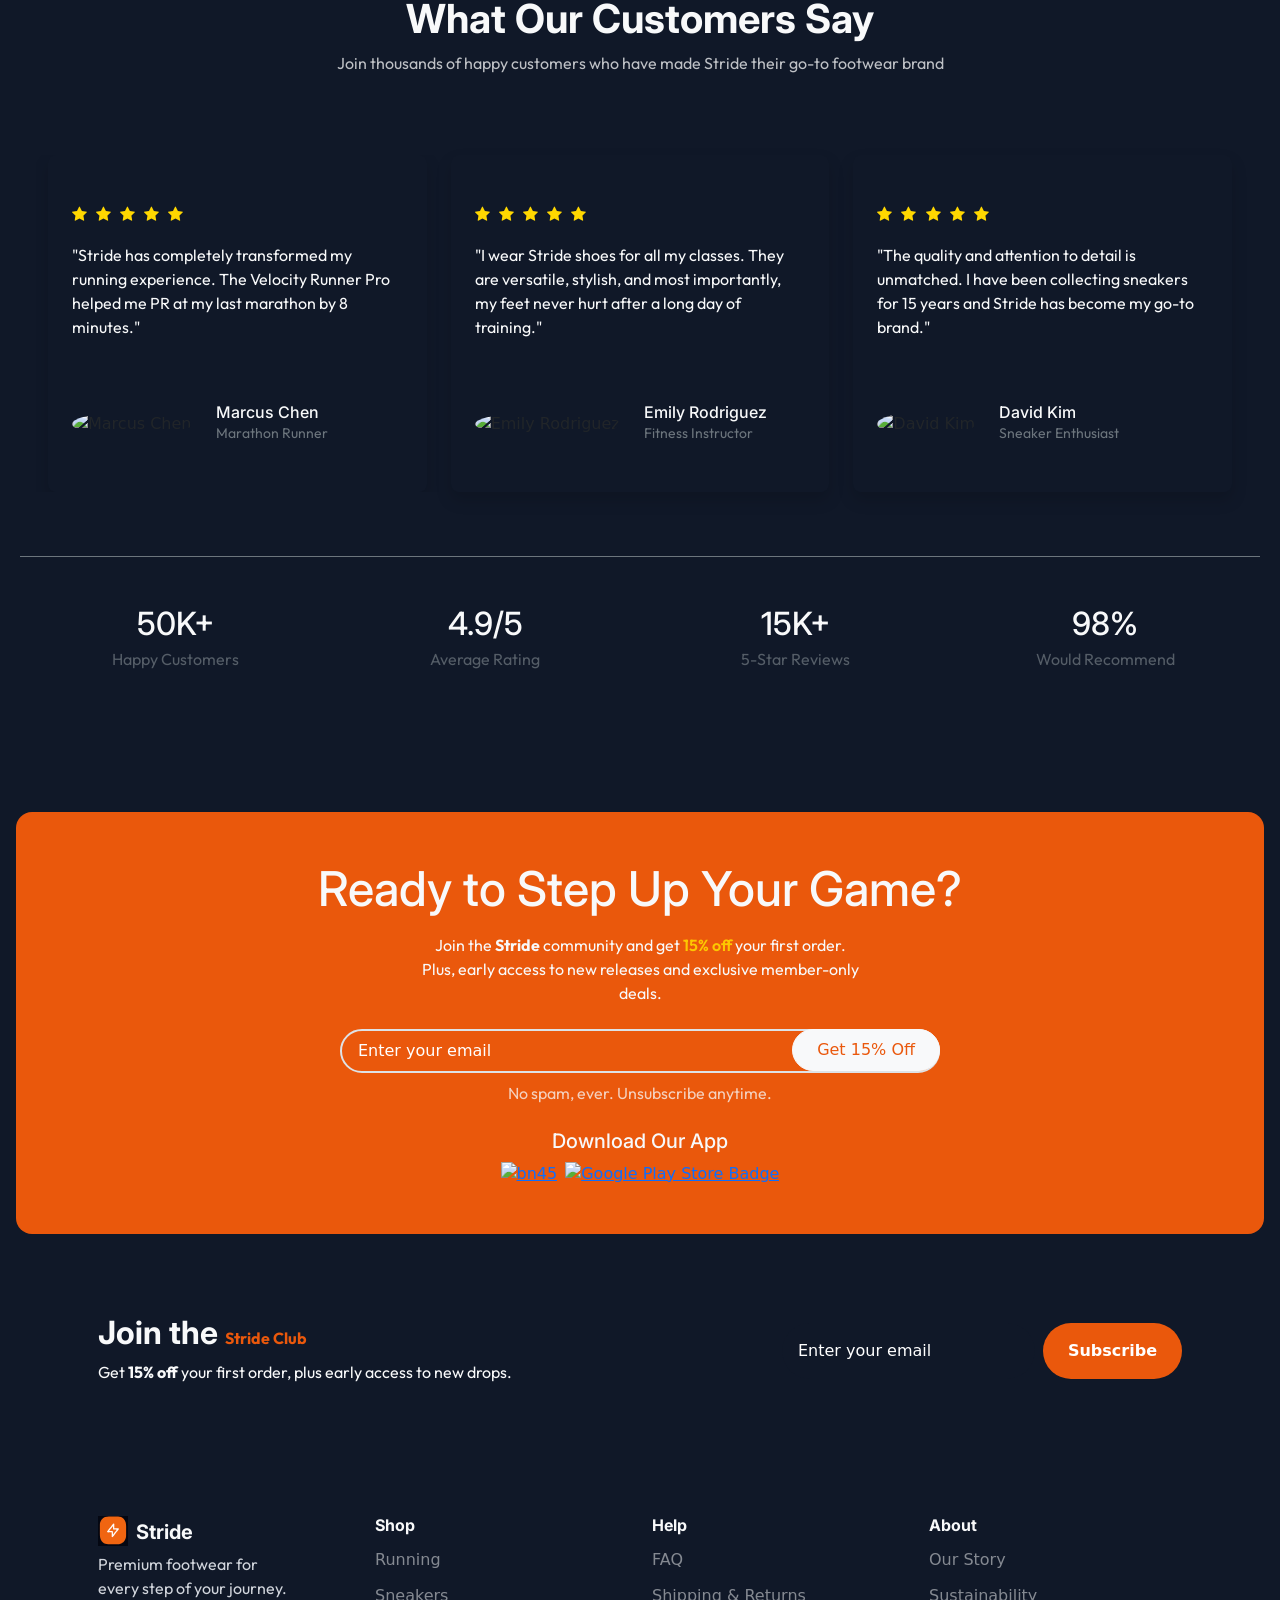
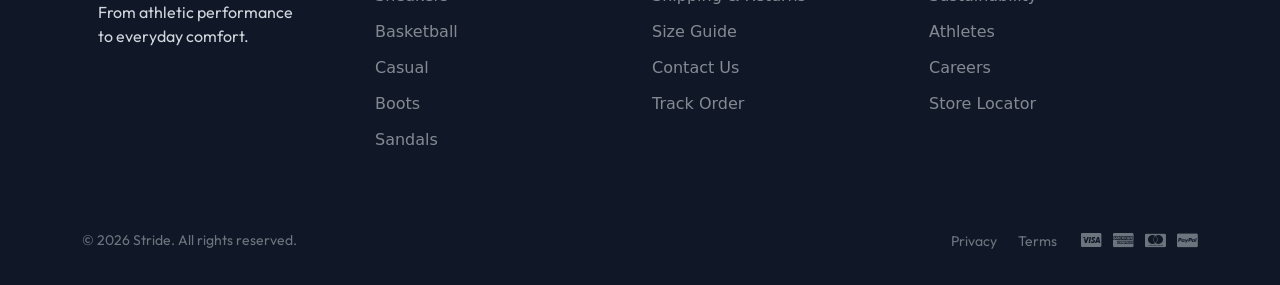
==== commit f60b9aaa: "finally it is done" ====
--- a/index.html
+++ b/index.html
@@ -363,13 +363,12 @@
                                 style="display: none;">
                             <div
                                 class="img-shop position-absolute bottom-0 start-50 translate-middle-x d-flex align-items-center justify-content-between gap-1 w-100">
-                                <a href="product.html?id=1" class="btn bg-light p-2 mt-1 fw-semibold align-items-center d-flex justify-content-center gap-2 w-100 text-decoration-none">
+                                <a href="product.html?id=1" class="btn bg-light mt-1 fw-semibold align-items-center d-flex justify-content-center gap-2 w-100 text-decoration-none">
                                     <i class="fa fa-shopping-cart text-dark" aria-hidden="true"></i>
                                     <span>Shop Now</span>
                                 </a>
 
-                                <span class="mt-1 rounded bg-light align-items-center d-flex justify-content-center"
-                                    style="padding: 12px 12px;" 
+                                <span class="wishlist-product mt-1 p-2 rounded bg-light align-items-center d-flex justify-content-center"" 
                                     data-product-id="1"
                                     onclick="toggleWishlist(1)"
                                     aria-label="Add to wishlist">
@@ -405,13 +404,12 @@
                                 alt="Sneakers" class="img-fluid rounded bg-transparent">
                             <div
                                 class="img-shop position-absolute bottom-0 start-50 translate-middle-x d-flex align-items-center justify-content-between gap-1 w-100">
-                                <a href="product.html?id=2" class="btn bg-light p-2 mt-1 fw-semibold align-items-center d-flex justify-content-center gap-2 w-100 text-decoration-none">
+                                <a href="product.html?id=2" class="btn bg-light mt-1 fw-semibold align-items-center d-flex justify-content-center gap-2 w-100 text-decoration-none">
                                     <i class="fa fa-shopping-cart text-dark" aria-hidden="true"></i>
                                     <span>Shop Now</span>
                                 </a>
 
-                                <span class="mt-1 rounded bg-light align-items-center d-flex justify-content-center"
-                                    style="padding: 12px 12px;"
+                                <span class="wishlist-product mt-1 p-2 rounded bg-light align-items-center d-flex justify-content-center""
                                     data-product-id="2"
                                     onclick="toggleWishlist(2)"
                                     aria-label="Add to wishlist">
@@ -448,13 +446,12 @@
                                 alt="Sneakers" class="img-fluid rounded bg-transparent">
                             <div
                                 class="img-shop  position-absolute bottom-0 start-50 translate-middle-x d-flex align-items-center justify-content-between gap-1 w-100">
-                                <a href="product.html?id=3" class="btn bg-light p-2 mt-1 fw-semibold align-items-center d-flex justify-content-center gap-2 w-100">
+                                <a href="product.html?id=3" class="btn bg-light mt-1 fw-semibold align-items-center d-flex justify-content-center gap-2 w-100">
                                     <i class="fa fa-shopping-cart text-dark" aria-hidden="true"></i>
                                     <span>Shop Now</span>
                                 </a>
 
-                                <span class="mt-1 rounded bg-light align-items-center d-flex justify-content-center"
-                                    style="padding: 12px 12px;"     
+                                <span class="wishlist-product mt-1 p-2 rounded bg-light align-items-center d-flex justify-content-center""     
                                     data-product-id="3"
                                     onclick="toggleWishlist(3)"
                                     aria-label="Add to wishlist">
@@ -489,13 +486,12 @@
                                 alt="Sneakers" class="img-fluid rounded bg-transparent">
                             <div
                                 class="img-shop  position-absolute bottom-0 start-50 translate-middle-x d-flex align-items-center justify-content-between gap-1 w-100">
-                                <a href="product.html?id=4" class="btn bg-light p-2 mt-1 fw-semibold align-items-center d-flex justify-content-center gap-2 w-100">
+                                <a href="product.html?id=4" class="btn bg-light mt-1 fw-semibold align-items-center d-flex justify-content-center gap-2 w-100">
                                     <i class="fa fa-shopping-cart text-dark" aria-hidden="true"></i>
                                     <span>Shop Now</span>
                                 </a>
 
-                                <span class="mt-1 rounded bg-light align-items-center d-flex justify-content-center"
-                                    style="padding: 12px 12px;"
+                                <span class="wishlist-product mt-1 p-2 rounded bg-light align-items-center d-flex justify-content-center""
                                     data-product-id="4"
                                     onclick="toggleWishlist(4)"
                                     aria-label="Add to wishlist">
@@ -530,13 +526,12 @@
                                 alt="Sneakers" class="img-fluid rounded bg-transparent">
                             <div
                                 class="img-shop  position-absolute bottom-0 start-50 translate-middle-x d-flex align-items-center justify-content-between gap-1 w-100">
-                                <a href="product.html?id=5" class="btn bg-light p-2 mt-1 fw-semibold align-items-center d-flex justify-content-center gap-2 w-100">
+                                <a href="product.html?id=5" class="btn bg-light mt-1 fw-semibold align-items-center d-flex justify-content-center gap-2 w-100">
                                     <i class="fa fa-shopping-cart text-dark" aria-hidden="true"></i>
                                     <span>Shop Now</span>
                                 </a>
 
-                                <span class="mt-1 rounded bg-light align-items-center d-flex justify-content-center"
-                                    style="padding: 12px 12px;"
+                                <span class="wishlist-product mt-1 p-2 rounded bg-light align-items-center d-flex justify-content-center""
                                     data-product-id="5"
                                     onclick="toggleWishlist(5)"
                                     aria-label="Add to wishlist">
@@ -573,13 +568,12 @@
                                 alt="Sneakers" class="img-fluid rounded bg-transparent">
                             <div
                                 class="img-shop  position-absolute bottom-0 start-50 translate-middle-x d-flex align-items-center justify-content-between gap-1 w-100">
-                                <a href="product.html?id=6" class="btn bg-light p-2 mt-1 fw-semibold align-items-center d-flex justify-content-center gap-2 w-100">
+                                <a href="product.html?id=6" class="btn bg-light mt-1 fw-semibold align-items-center d-flex justify-content-center gap-2 w-100">
                                     <i class="fa fa-shopping-cart text-dark" aria-hidden="true"></i>
                                     <span>Shop Now</span>
                                 </a>
 
-                                <span class="mt-1 rounded bg-light align-items-center d-flex justify-content-center"
-                                    style="padding: 12px 12px;" 
+                                <span class="wishlist-product mt-1 p-2 rounded bg-light align-items-center d-flex justify-content-center"" 
                                     data-product-id="6"
                                     onclick="toggleWishlist(6)"
                                     aria-label="Add to wishlist">
@@ -614,13 +608,12 @@
                                 alt="Sneakers" class="img-fluid rounded bg-transparent">
                             <div
                                 class="img-shop  position-absolute bottom-0 start-50 translate-middle-x d-flex align-items-center justify-content-between gap-1 w-100">
-                                <a href="product.html?id=7" class="btn bg-light p-2 mt-1 fw-semibold align-items-center d-flex justify-content-center gap-2 w-100">
+                                <a href="product.html?id=7" class="btn bg-light mt-1 fw-semibold align-items-center d-flex justify-content-center gap-2 w-100">
                                     <i class="fa fa-shopping-cart text-dark" aria-hidden="true"></i>
                                     <span>Shop Now</span>
                                 </a>
 
-                                <span class="mt-1 rounded bg-light align-items-center d-flex justify-content-center"
-                                    style="padding: 12px 12px;" 
+                                <span class="wishlist-product mt-1 p-2 rounded bg-light align-items-center d-flex justify-content-center"" 
                                     data-product-id="7"
                                     onclick="toggleWishlist(7)"
                                     aria-label="Add to wishlist">
@@ -775,13 +768,12 @@
                                     alt="Sneakers" class="img-fluid rounded bg-transparent">
                                 <div
                                     class="img-shop  position-absolute bottom-0 start-50 translate-middle-x d-flex align-items-center justify-content-between gap-1 w-100">
-                                    <a href="product.html?id=13" class="btn bg-light p-2 mt-1 fw-semibold align-items-center d-flex justify-content-center gap-2 w-100">
+                                    <a href="product.html?id=13" class="btn bg-light mt-1 fw-semibold align-items-center d-flex justify-content-center gap-2 w-100">
                                         <i class="fa fa-shopping-cart text-dark" aria-hidden="true"></i>
                                         <span>Shop Now</span>
                                     </a>
 
-                                    <span class="mt-1 rounded bg-light align-items-center d-flex justify-content-center"
-                                        style="padding: 12px 12px;" 
+                                    <span class="wishlist-product mt-1 p-2 rounded bg-light align-items-center d-flex justify-content-center"" 
                                         data-product-id="13"
                                         onclick="toggleWishlist(13)" 
                                         aria-label="Add to wishlist">
@@ -814,13 +806,12 @@
                                     alt="Sneakers" class="img-fluid rounded bg-transparent">
                                 <div
                                     class="img-shop  position-absolute bottom-0 start-50 translate-middle-x d-flex align-items-center justify-content-between gap-1 w-100">
-                                    <a href="product.html?id=11" class="btn bg-light p-2 mt-1 fw-semibold align-items-center d-flex justify-content-center gap-2 w-100">
+                                    <a href="product.html?id=11" class="btn bg-light mt-1 fw-semibold align-items-center d-flex justify-content-center gap-2 w-100">
                                         <i class="fa fa-shopping-cart text-dark" aria-hidden="true"></i>
                                         <span>Shop Now</span>
                                     </a>
 
-                                    <span class="mt-1 rounded bg-light align-items-center d-flex justify-content-center"
-                                        style="padding: 12px 12px;" 
+                                    <span class="wishlist-product mt-1 p-2 rounded bg-light align-items-center d-flex justify-content-center"" 
                                         data-product-id="11"
                                         onclick="toggleWishlist(11)" 
                                         aria-label="Add to wishlist">
@@ -860,13 +851,12 @@
                                     alt="Sneakers" class="img-fluid rounded bg-transparent">
                                 <div
                                     class="img-shop  position-absolute bottom-0 start-50 translate-middle-x d-flex align-items-center justify-content-between gap-1 w-100">
-                                    <a href="product.html?id=14" class="btn bg-light p-2 mt-1 fw-semibold align-items-center d-flex justify-content-center gap-2 w-100">
+                                    <a href="product.html?id=14" class="btn bg-light mt-1 fw-semibold align-items-center d-flex justify-content-center gap-2 w-100">
                                         <i class="fa fa-shopping-cart text-dark" aria-hidden="true"></i>
                                         <span>Shop Now</span>
                                     </a>
 
-                                    <span class="mt-1 rounded bg-light align-items-center d-flex justify-content-center"
-                                        style="padding: 12px 12px;" 
+                                    <span class="wishlist-product mt-1 p-2 rounded bg-light align-items-center d-flex justify-content-center"" 
                                         data-product-id="14"
                                         onclick="toggleWishlist(14)"
                                         aria-label="Add to wishlist">
@@ -902,13 +892,12 @@
                                     alt="Sneakers" class="img-fluid rounded bg-transparent">
                                 <div
                                     class="img-shop  position-absolute bottom-0 start-50 translate-middle-x d-flex align-items-center justify-content-between gap-1 w-100">
-                                    <a href="product.html?id=12" class="btn bg-light p-2 mt-1 fw-semibold align-items-center d-flex justify-content-center gap-2 w-100">
+                                    <a href="product.html?id=12" class="btn bg-light mt-1 fw-semibold align-items-center d-flex justify-content-center gap-2 w-100">
                                         <i class="fa fa-shopping-cart text-dark" aria-hidden="true"></i>
                                         <span>Shop Now</span>
                                     </a>
 
-                                    <span class="mt-1 rounded bg-light align-items-center d-flex justify-content-center"
-                                        style="padding: 12px 12px;" 
+                                    <span class="wishlist-product mt-1 p-2 rounded bg-light align-items-center d-flex justify-content-center"" 
                                         data-product-id="12"
                                         onclick="toggleWishlist(12)" 
                                         aria-label="Add to wishlist">
--- a/assets/CSS/style.css
+++ b/assets/CSS/style.css
@@ -366,6 +366,15 @@
     white-space: nowrap;
 }
 
+.img-shop > a > span {
+    font-size: clamp(.8em, 1.3vw, 1rem);
+    
+}
+
+.img-shop .wishlist-product {
+    font-size: clamp(1rem, 1.7vw, 1.3rem);
+}
+
 
 .border:hover .collect-img img {
     transform: scale(1.05);
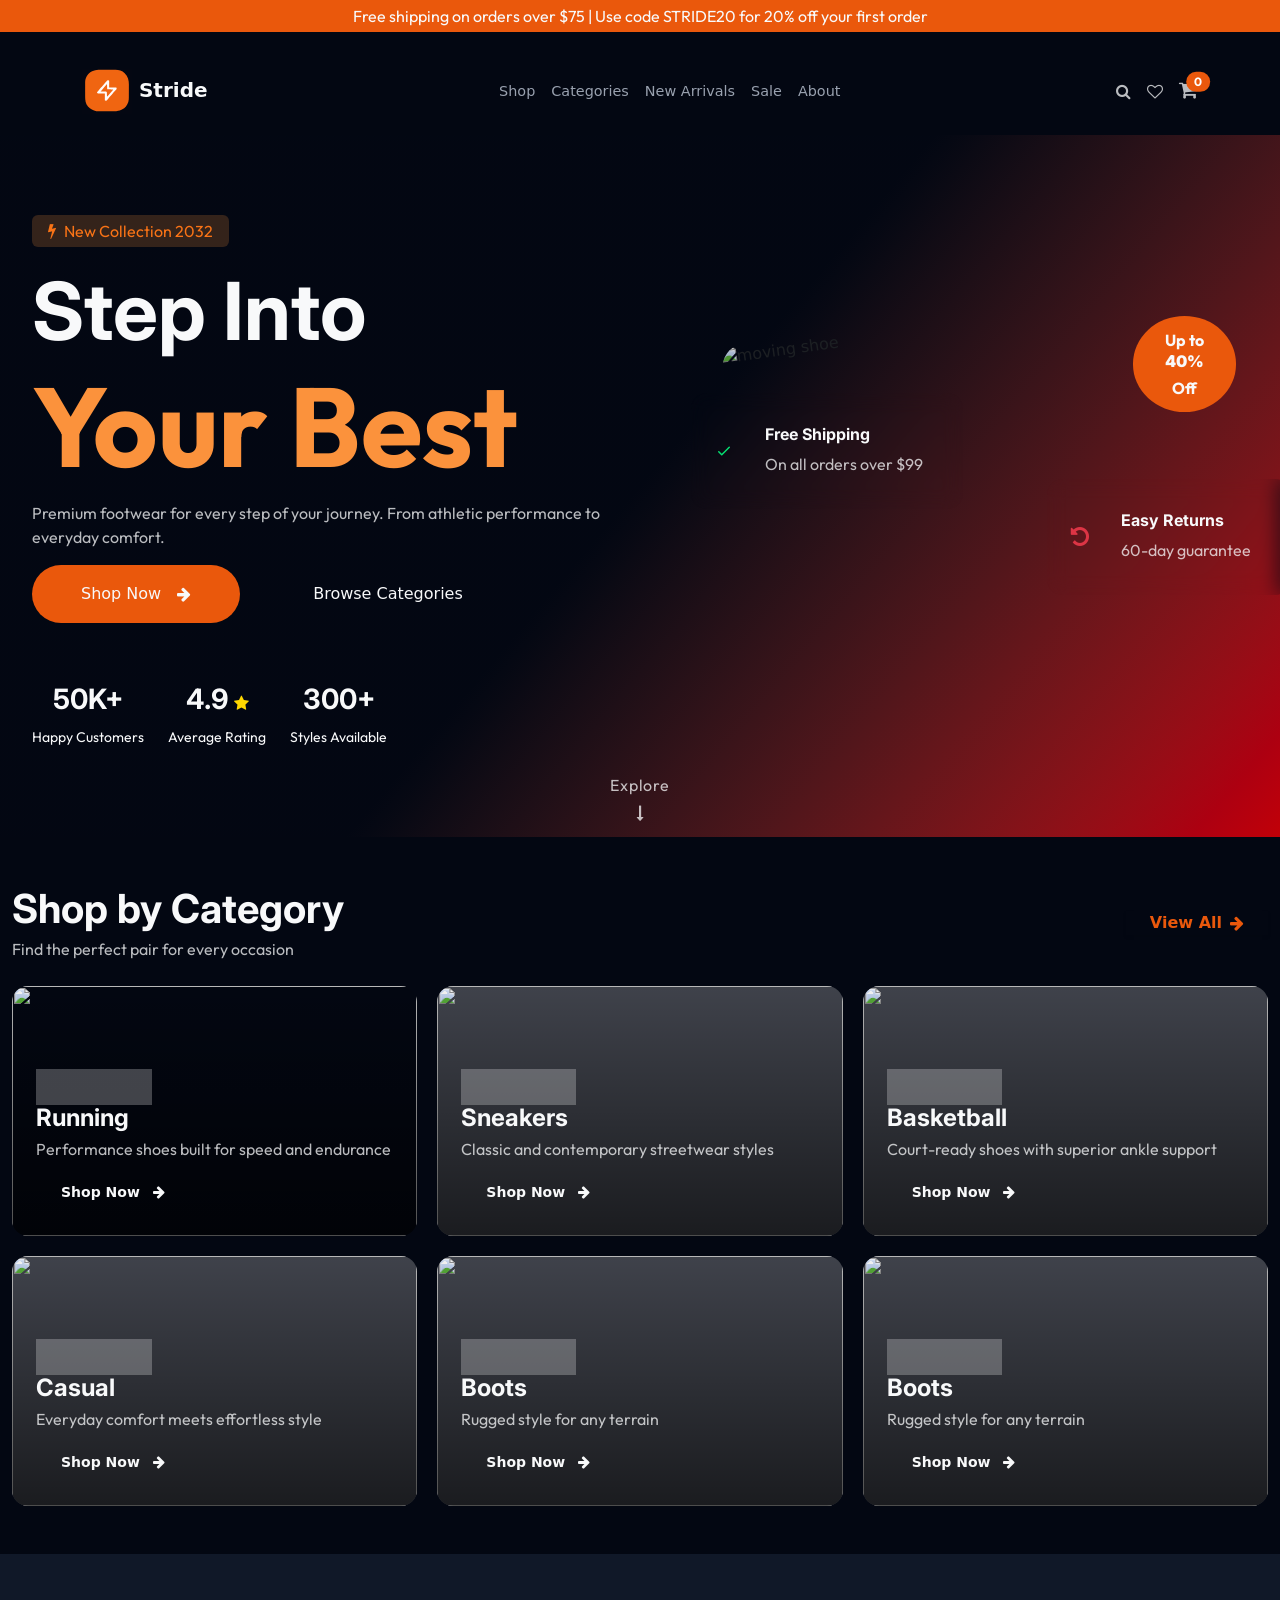
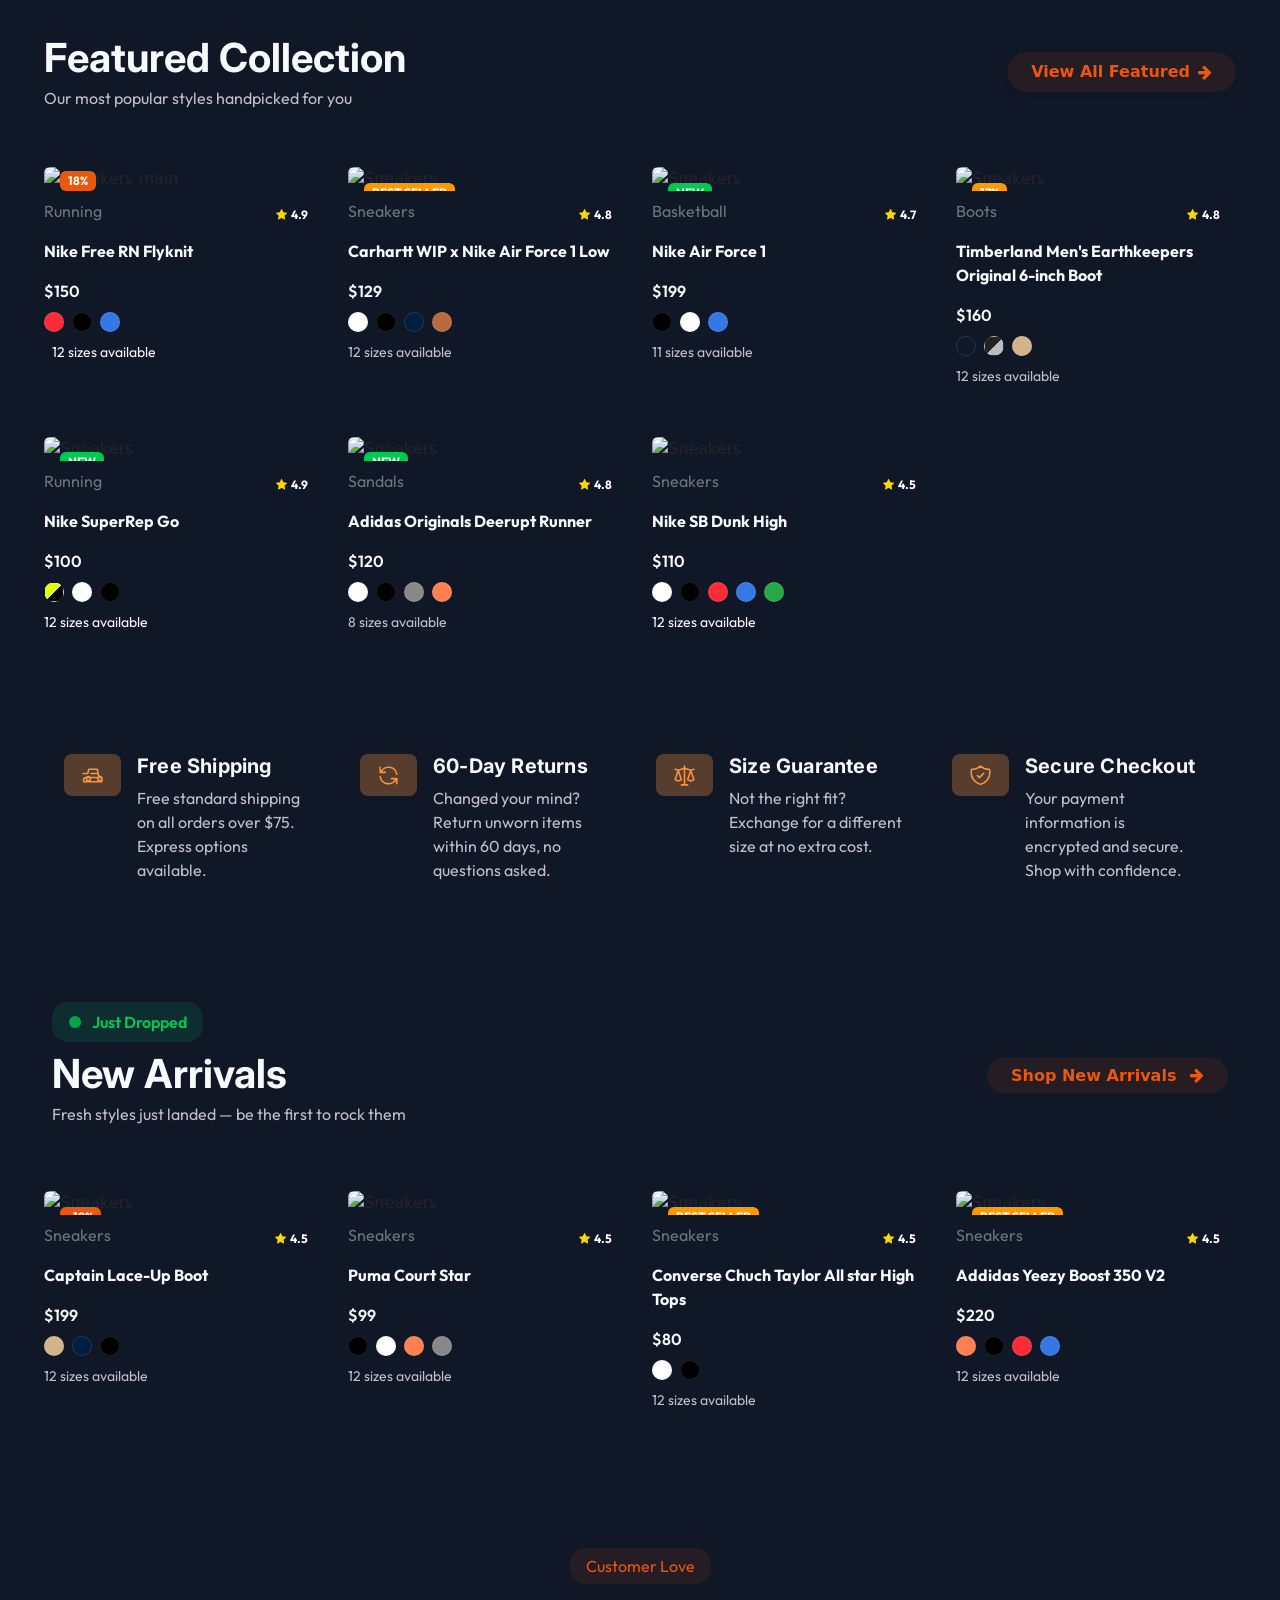
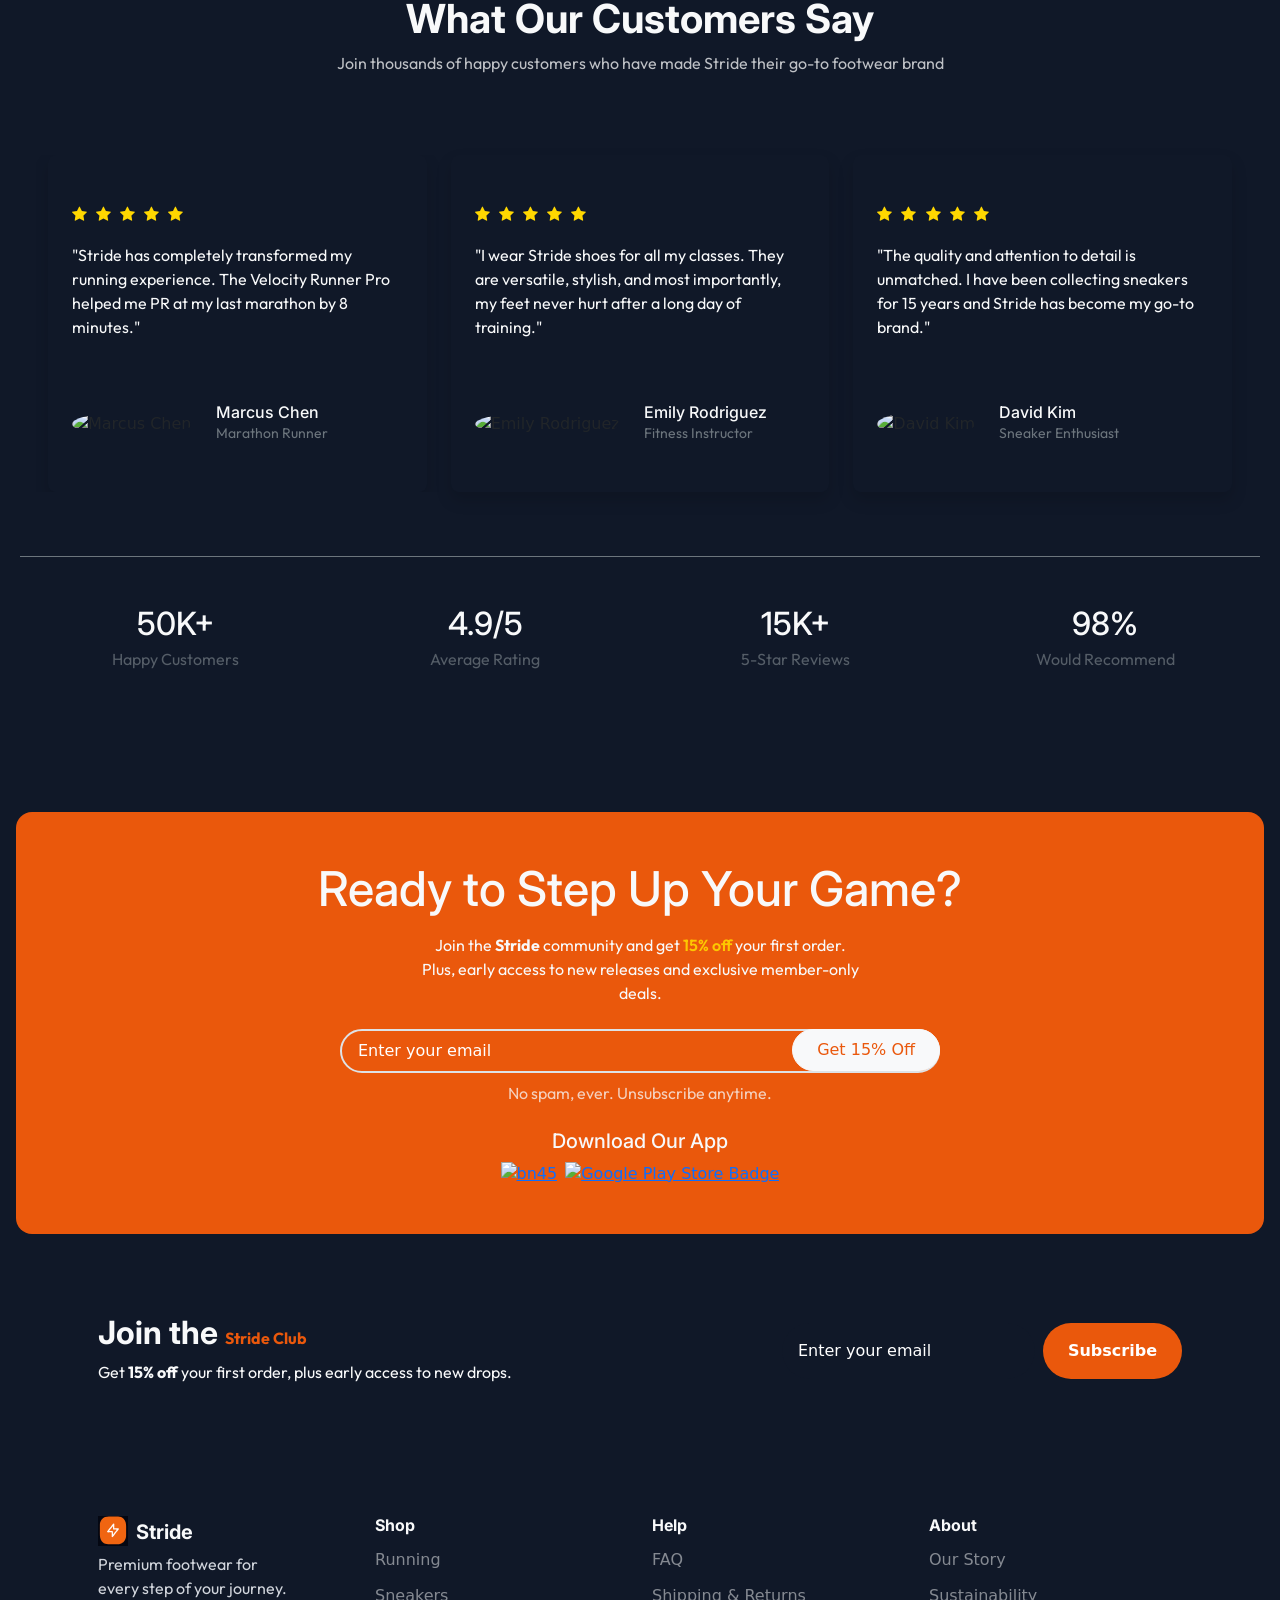
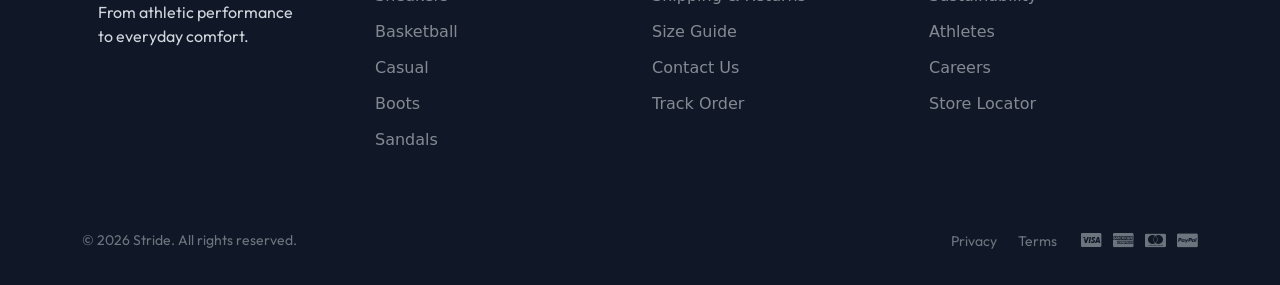
==== commit 3dcb7763: "added links to buttons" ====
--- a/index.html
+++ b/index.html
@@ -132,12 +132,15 @@
                             athletic performance to everyday comfort.
                         </p>
                         <div class="collection-buttons d-flex flex-wrap gap-4">
-                            <button
+                            <a href="shop.html"
                                 class="btn text-light p-3 px-5 rounded-pill text-center d-flex align-items-center justify-content-center gap-2">
                                 Shop Now
                                 <i class="fa fa-arrow-right ms-2 text-light"></i>
-                            </button>
-                            <button class="btn text-light p-3 px-5 rounded-pill text-center">Browse Categories</button>
+                            </a>
+                            <a href="categories.html" 
+                                class="btn text-light p-3 px-5 rounded-pill text-center d-flex align-items-center justify-content-center gap-2">
+                                Browse Categories
+                            </a>
                         </div>
                         <div class="status" style="margin-top: 10%;">
                             <div class="d-flex gap-4 flex-wrap mt-4 justify-content-center justify-content-sm-start">
@@ -225,7 +228,7 @@
                     <span class="text-light opacity-75">Find the perfect pair for every occasion</span>
                 </div>
                 <div>
-                    <a href="#"
+                    <a href="shop.html"
                         class="mt-3 mt-lg-0 shadow-sm fw-semibold px-4 text-decoration-none d-inline-flex align-items-center"
                         style="color: var(--primary);">
                         View All
